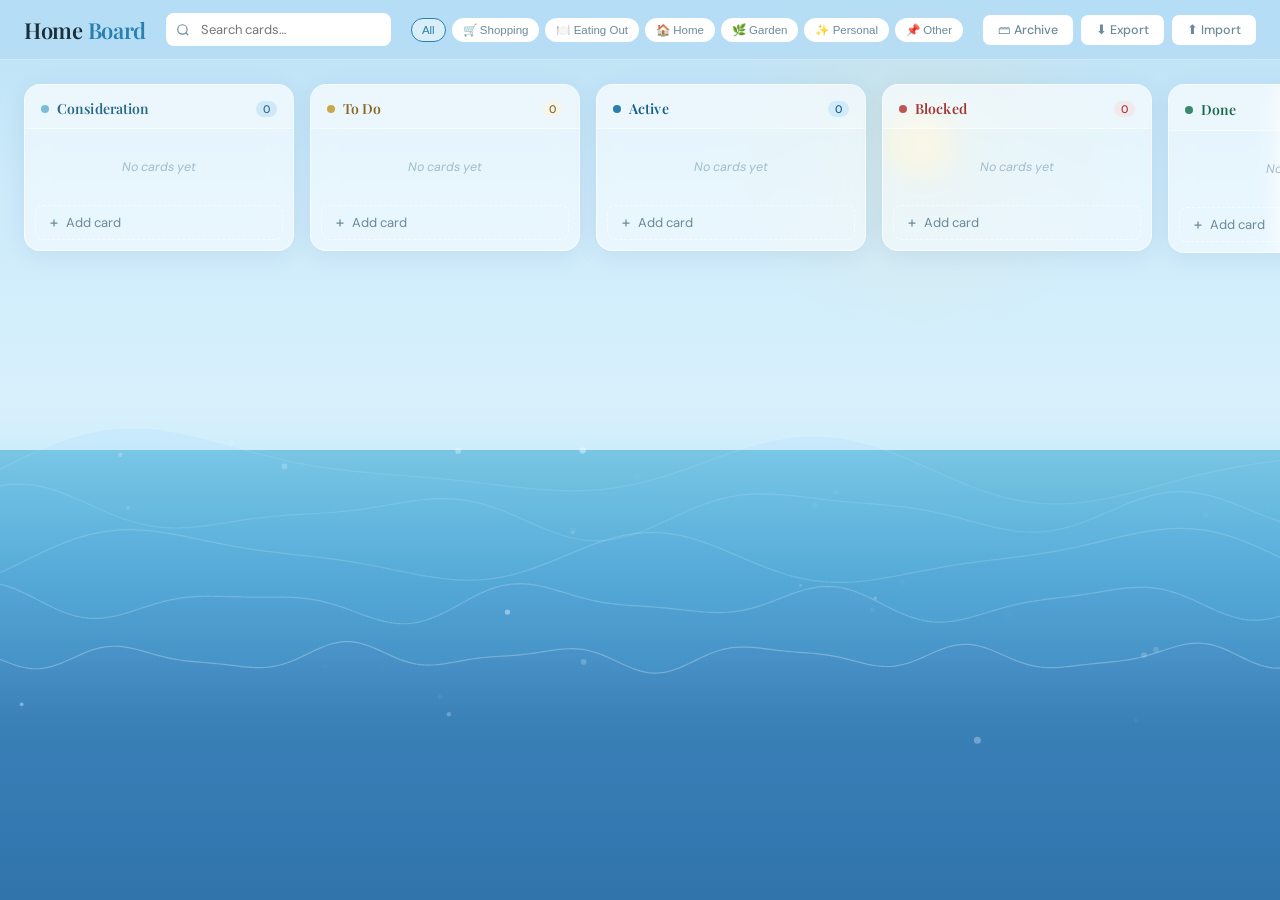
==== kanban.html @ ac0d6d55 "Initial commit: kanban" ====
<!DOCTYPE html>
<html lang="en">
<head>
<meta charset="UTF-8">
<meta name="viewport" content="width=device-width, initial-scale=1.0">
<title>Home Board</title>
<link href="https://fonts.googleapis.com/css2?family=Playfair+Display:wght@400;600&family=DM+Sans:wght@300;400;500&display=swap" rel="stylesheet">
<style>
  :root {
    --bg: #d4eaf5;
    --board-bg: #c2dff0;
    --col-bg: rgba(255,255,255,0.72);
    --col-border: rgba(255,255,255,0.55);
    --card-bg: rgba(255,255,255,0.93);
    --card-shadow: 0 1px 3px rgba(0,40,80,0.08), 0 4px 12px rgba(0,40,80,0.07);
    --card-hover: 0 4px 20px rgba(0,40,80,0.16);
    --text: #1a2e3a;
    --text-muted: #6a8a9a;
    --text-light: #a0bcca;
    --accent: #2a7fad;
    --accent-light: #daeef8;
    --green: #3a8a6a;
    --green-light: #d4f0e4;
    --red: #c05555;
    --red-light: #f5e2e2;
    --blue: #2a6fa8;
    --blue-light: #d4e8f8;
    --yellow: #c9a84c;
    --yellow-light: #faf3e0;
    --purple: #6a5fa8;
    --purple-light: #e8e4f8;
    --col-w: 270px;
    --radius: 10px;
    --radius-lg: 16px;
  }

  * { box-sizing: border-box; margin: 0; padding: 0; }

  body {
    font-family: 'DM Sans', sans-serif;
    background: transparent;
    color: var(--text);
    min-height: 100vh;
    overflow-x: auto;
  }

  /* SEA CANVAS */
  #seaCanvas {
    position: fixed;
    inset: 0;
    width: 100%;
    height: 100%;
    z-index: -1;
    display: block;
  }

  /* subtle body overlay for readability */
  body::before {
    content: '';
    position: fixed; inset: 0;
    background: rgba(200,230,245,0.15);
    pointer-events: none;
    z-index: 0;
  }

  /* HEADER */
  header {
    position: sticky; top: 0; z-index: 100;
    background: rgba(180,220,245,0.82);
    backdrop-filter: blur(16px);
    -webkit-backdrop-filter: blur(16px);
    border-bottom: 1px solid rgba(255,255,255,0.4);
    padding: 0 24px;
    display: flex;
    align-items: center;
    gap: 20px;
    height: 60px;
  }

  header h1 {
    font-family: 'Playfair Display', serif;
    font-size: 22px;
    font-weight: 600;
    letter-spacing: -0.3px;
    color: var(--text);
    white-space: nowrap;
  }

  header h1 span { color: var(--accent); }

  .header-search {
    flex: 1;
    max-width: 300px;
    position: relative;
  }
  .header-search input {
    width: 100%;
    padding: 7px 12px 7px 34px;
    border: 1.5px solid var(--col-border);
    border-radius: 8px;
    background: white;
    font-family: 'DM Sans', sans-serif;
    font-size: 13px;
    color: var(--text);
    outline: none;
    transition: border-color 0.2s;
  }
  .header-search input:focus { border-color: var(--accent); }
  .header-search svg {
    position: absolute; left: 10px; top: 50%; transform: translateY(-50%);
    color: var(--text-muted);
  }

  .header-filters {
    display: flex;
    gap: 6px;
    flex-wrap: wrap;
  }

  .filter-pill {
    display: flex;
    align-items: center;
    gap: 4px;
    padding: 4px 10px;
    border-radius: 20px;
    font-size: 11.5px;
    font-weight: 500;
    border: 1.5px solid transparent;
    cursor: pointer;
    transition: all 0.15s;
    background: white;
    border-color: var(--col-border);
    color: var(--text-muted);
    white-space: nowrap;
  }
  .filter-pill.active { border-color: var(--accent); background: var(--accent-light); color: var(--accent); }
  .filter-pill:hover:not(.active) { border-color: #ccc; color: var(--text); }

  .header-actions {
    display: flex;
    gap: 8px;
    margin-left: auto;
  }

  .btn-sm {
    padding: 6px 14px;
    border-radius: 7px;
    font-family: 'DM Sans', sans-serif;
    font-size: 12.5px;
    font-weight: 500;
    cursor: pointer;
    border: 1.5px solid var(--col-border);
    background: white;
    color: var(--text-muted);
    transition: all 0.15s;
    white-space: nowrap;
  }
  .btn-sm:hover { border-color: var(--accent); color: var(--accent); }
  .btn-sm.primary { background: var(--accent); border-color: var(--accent); color: white; }
  .btn-sm.primary:hover { background: #b86e3f; }

  /* BOARD */
  .board {
    display: flex;
    gap: 16px;
    padding: 24px;
    min-height: calc(100vh - 60px);
    align-items: flex-start;
    position: relative;
    z-index: 1;
  }

  /* COLUMNS */
  .column {
    width: var(--col-w);
    flex-shrink: 0;
    background: rgba(255,255,255,0.55);
    backdrop-filter: blur(12px);
    -webkit-backdrop-filter: blur(12px);
    border: 1.5px solid rgba(255,255,255,0.6);
    border-radius: var(--radius-lg);
    display: flex;
    flex-direction: column;
    max-height: calc(100vh - 96px);
    overflow: hidden;
    box-shadow: 0 4px 24px rgba(0,50,100,0.08);
  }

  .column.drag-over {
    border-color: rgba(100,180,230,0.8);
    background: rgba(210,240,255,0.65);
  }

  .col-header {
    padding: 14px 16px 10px;
    display: flex;
    align-items: center;
    justify-content: space-between;
    border-bottom: 1.5px solid rgba(255,255,255,0.5);
    background: rgba(255,255,255,0.25);
  }

  .col-title-wrap {
    display: flex;
    align-items: center;
    gap: 8px;
  }

  .col-dot {
    width: 8px; height: 8px;
    border-radius: 50%;
    flex-shrink: 0;
  }

  .col-title {
    font-family: 'Playfair Display', serif;
    font-size: 14px;
    font-weight: 600;
    letter-spacing: 0.1px;
  }

  .col-count {
    font-size: 11px;
    font-weight: 500;
    color: var(--text-muted);
    background: var(--bg);
    border-radius: 10px;
    padding: 1px 7px;
    min-width: 20px;
    text-align: center;
  }

  .col-cards {
    padding: 10px;
    overflow-y: auto;
    flex: 1;
    display: flex;
    flex-direction: column;
    gap: 8px;
  }

  .col-cards::-webkit-scrollbar { width: 4px; }
  .col-cards::-webkit-scrollbar-track { background: transparent; }
  .col-cards::-webkit-scrollbar-thumb { background: var(--col-border); border-radius: 4px; }

  .add-card-btn {
    margin: 0 10px 10px;
    padding: 8px 12px;
    border: 1.5px dashed var(--col-border);
    border-radius: 8px;
    background: transparent;
    color: var(--text-muted);
    font-family: 'DM Sans', sans-serif;
    font-size: 13px;
    cursor: pointer;
    text-align: left;
    display: flex;
    align-items: center;
    gap: 6px;
    transition: all 0.15s;
    flex-shrink: 0;
  }
  .add-card-btn:hover { border-color: var(--accent); color: var(--accent); background: var(--accent-light); }

  /* CARDS */
  .card {
    background: rgba(255,255,255,0.88);
    border-radius: 9px;
    box-shadow: var(--card-shadow);
    padding: 12px;
    cursor: grab;
    border: 1.5px solid rgba(255,255,255,0.7);
    transition: box-shadow 0.2s, transform 0.15s, border-color 0.2s, opacity 0.2s;
    position: relative;
    user-select: none;
    backdrop-filter: blur(4px);
    -webkit-backdrop-filter: blur(4px);
  }
  .card:active { cursor: grabbing; }
  .card:hover { box-shadow: var(--card-hover); border-color: var(--col-border); }
  .card.dragging { opacity: 0.4; transform: rotate(1.5deg); }
  .card.hidden { display: none; }

  .card-label {
    display: inline-flex;
    align-items: center;
    gap: 4px;
    padding: 2px 8px;
    border-radius: 12px;
    font-size: 10.5px;
    font-weight: 500;
    margin-bottom: 7px;
  }

  .card-title {
    font-size: 13.5px;
    font-weight: 500;
    line-height: 1.4;
    color: var(--text);
    margin-bottom: 6px;
    word-break: break-word;
  }

  .card-meta {
    display: flex;
    align-items: center;
    gap: 8px;
    flex-wrap: wrap;
    margin-top: 8px;
  }

  .card-meta-item {
    display: flex;
    align-items: center;
    gap: 3px;
    font-size: 11px;
    color: var(--text-muted);
  }

  .card-thumb {
    width: 100%;
    height: 80px;
    object-fit: cover;
    border-radius: 6px;
    margin-bottom: 8px;
    display: block;
  }

  .card-checklist-preview {
    margin-top: 6px;
  }

  .checklist-bar {
    height: 3px;
    background: var(--col-border);
    border-radius: 3px;
    overflow: hidden;
    margin-bottom: 3px;
  }
  .checklist-bar-fill {
    height: 100%;
    background: var(--green);
    border-radius: 3px;
    transition: width 0.3s;
  }

  .card-nav {
    display: flex;
    justify-content: space-between;
    align-items: center;
    margin-top: 10px;
    padding-top: 8px;
    border-top: 1px solid #f0ebe3;
  }

  .card-nav-btns { display: flex; gap: 4px; }

  .card-nav-btn {
    width: 24px; height: 24px;
    border-radius: 6px;
    border: 1.5px solid var(--col-border);
    background: white;
    color: var(--text-muted);
    cursor: pointer;
    display: flex; align-items: center; justify-content: center;
    font-size: 11px;
    transition: all 0.15s;
    flex-shrink: 0;
  }
  .card-nav-btn:hover { border-color: var(--accent); color: var(--accent); background: var(--accent-light); }
  .card-nav-btn:disabled { opacity: 0.3; cursor: not-allowed; }

  .card-open-btn {
    font-size: 11px;
    color: var(--text-muted);
    background: none;
    border: none;
    cursor: pointer;
    padding: 2px 6px;
    border-radius: 5px;
    transition: all 0.15s;
    font-family: 'DM Sans', sans-serif;
  }
  .card-open-btn:hover { background: var(--accent-light); color: var(--accent); }

  .card-delete-btn {
    position: absolute;
    top: 8px; right: 8px;
    width: 20px; height: 20px;
    border-radius: 5px;
    border: none;
    background: none;
    color: var(--text-light);
    cursor: pointer;
    display: none;
    align-items: center; justify-content: center;
    font-size: 14px;
    line-height: 1;
    transition: all 0.15s;
  }
  .card:hover .card-delete-btn { display: flex; }
  .card-delete-btn:hover { background: var(--red-light); color: var(--red); }

  /* COLUMN COLORS */
  .col-consideration .col-dot { background: #7bbcd8; }
  .col-consideration .col-title { color: #2a6888; }
  .col-consideration .col-count { background: rgba(180,220,245,0.5); color: #2a6888; }

  .col-todo .col-dot { background: #c9a84c; }
  .col-todo .col-title { color: #8a6820; }
  .col-todo .col-count { background: rgba(250,243,224,0.6); color: #8a6820; }

  .col-active .col-dot { background: #2a7fad; }
  .col-active .col-title { color: #1a5f8a; }
  .col-active .col-count { background: rgba(180,225,250,0.5); color: #1a5f8a; }

  .col-blocked .col-dot { background: #c05555; }
  .col-blocked .col-title { color: #a03535; }
  .col-blocked .col-count { background: rgba(245,225,225,0.6); color: #a03535; }

  .col-done .col-dot { background: #3a8a6a; }
  .col-done .col-title { color: #1a6a4a; }
  .col-done .col-count { background: rgba(200,240,225,0.5); color: #1a6a4a; }

  /* MODAL OVERLAY */
  .modal-overlay {
    position: fixed; inset: 0;
    background: rgba(30,24,18,0.55);
    backdrop-filter: blur(4px);
    z-index: 1000;
    display: flex;
    align-items: center;
    justify-content: center;
    padding: 20px;
    opacity: 0;
    pointer-events: none;
    transition: opacity 0.2s;
  }
  .modal-overlay.open { opacity: 1; pointer-events: all; }

  .modal {
    background: white;
    border-radius: 18px;
    width: 100%;
    max-width: 600px;
    max-height: 90vh;
    overflow-y: auto;
    box-shadow: 0 20px 60px rgba(0,0,0,0.2);
    transform: translateY(12px) scale(0.98);
    transition: transform 0.25s;
  }
  .modal-overlay.open .modal { transform: translateY(0) scale(1); }

  .modal::-webkit-scrollbar { width: 5px; }
  .modal::-webkit-scrollbar-track { background: transparent; }
  .modal::-webkit-scrollbar-thumb { background: var(--col-border); border-radius: 5px; }

  .modal-header {
    padding: 20px 20px 16px;
    border-bottom: 1.5px solid #f0ebe3;
    display: flex;
    align-items: flex-start;
    gap: 12px;
  }

  .modal-header-content { flex: 1; }

  .modal-label-select {
    display: flex;
    gap: 6px;
    flex-wrap: wrap;
    margin-bottom: 10px;
  }

  .label-option {
    display: flex; align-items: center; gap: 4px;
    padding: 3px 10px;
    border-radius: 14px;
    font-size: 11px;
    font-weight: 500;
    cursor: pointer;
    border: 1.5px solid transparent;
    transition: all 0.15s;
    opacity: 0.5;
  }
  .label-option.selected { opacity: 1; border-color: currentColor; }
  .label-option:hover { opacity: 0.85; }

  .modal-title-input {
    width: 100%;
    border: none;
    outline: none;
    font-family: 'Playfair Display', serif;
    font-size: 20px;
    font-weight: 600;
    color: var(--text);
    background: transparent;
    line-height: 1.3;
    resize: none;
  }

  .modal-close {
    width: 32px; height: 32px;
    border-radius: 8px;
    border: 1.5px solid var(--col-border);
    background: white;
    cursor: pointer;
    display: flex; align-items: center; justify-content: center;
    color: var(--text-muted);
    font-size: 16px;
    flex-shrink: 0;
    transition: all 0.15s;
  }
  .modal-close:hover { background: var(--red-light); color: var(--red); border-color: var(--red-light); }

  .modal-body { padding: 16px 20px 20px; }

  .modal-section { margin-bottom: 18px; }

  .modal-section-label {
    font-size: 11px;
    font-weight: 600;
    text-transform: uppercase;
    letter-spacing: 0.8px;
    color: var(--text-muted);
    margin-bottom: 8px;
    display: flex;
    align-items: center;
    gap: 6px;
  }

  .modal-textarea {
    width: 100%;
    border: 1.5px solid var(--col-border);
    border-radius: 8px;
    padding: 10px 12px;
    font-family: 'DM Sans', sans-serif;
    font-size: 13.5px;
    color: var(--text);
    resize: vertical;
    min-height: 80px;
    outline: none;
    transition: border-color 0.2s;
    line-height: 1.5;
  }
  .modal-textarea:focus { border-color: var(--accent); }

  .modal-input {
    width: 100%;
    border: 1.5px solid var(--col-border);
    border-radius: 8px;
    padding: 8px 12px;
    font-family: 'DM Sans', sans-serif;
    font-size: 13.5px;
    color: var(--text);
    outline: none;
    transition: border-color 0.2s;
  }
  .modal-input:focus { border-color: var(--accent); }

  /* PHOTOS */
  .photos-grid {
    display: grid;
    grid-template-columns: repeat(3, 1fr);
    gap: 8px;
    margin-bottom: 10px;
  }
  .photo-thumb-wrap {
    position: relative;
    aspect-ratio: 1;
    border-radius: 8px;
    overflow: hidden;
    background: var(--bg);
  }
  .photo-thumb-wrap img {
    width: 100%; height: 100%;
    object-fit: cover;
    display: block;
  }
  .photo-delete {
    position: absolute;
    top: 4px; right: 4px;
    width: 20px; height: 20px;
    border-radius: 50%;
    background: rgba(0,0,0,0.55);
    color: white;
    border: none;
    cursor: pointer;
    display: flex; align-items: center; justify-content: center;
    font-size: 12px;
    opacity: 0;
    transition: opacity 0.15s;
  }
  .photo-thumb-wrap:hover .photo-delete { opacity: 1; }

  .photo-drop-zone {
    border: 2px dashed var(--col-border);
    border-radius: 8px;
    padding: 16px;
    text-align: center;
    color: var(--text-muted);
    font-size: 12.5px;
    cursor: pointer;
    transition: all 0.15s;
    display: flex;
    flex-direction: column;
    align-items: center;
    gap: 6px;
  }
  .photo-drop-zone:hover, .photo-drop-zone.drag-active {
    border-color: var(--accent);
    background: var(--accent-light);
    color: var(--accent);
  }
  .photo-drop-zone input { display: none; }

  /* URLS */
  .url-list { display: flex; flex-direction: column; gap: 6px; margin-bottom: 8px; }
  .url-item {
    display: flex;
    align-items: center;
    gap: 8px;
    padding: 8px 10px;
    background: var(--bg);
    border-radius: 7px;
    border: 1.5px solid var(--col-border);
  }
  .url-item a {
    flex: 1;
    color: var(--blue);
    text-decoration: none;
    font-size: 13px;
    overflow: hidden;
    text-overflow: ellipsis;
    white-space: nowrap;
  }
  .url-item a:hover { text-decoration: underline; }
  .url-item-label {
    font-size: 11px;
    color: var(--text-muted);
    white-space: nowrap;
  }
  .url-delete {
    background: none; border: none; cursor: pointer;
    color: var(--text-light); font-size: 14px; line-height: 1;
    transition: color 0.15s; padding: 2px;
  }
  .url-delete:hover { color: var(--red); }

  .url-add-row {
    display: flex;
    gap: 6px;
  }
  .url-add-row input {
    flex: 1;
    border: 1.5px solid var(--col-border);
    border-radius: 7px;
    padding: 7px 10px;
    font-family: 'DM Sans', sans-serif;
    font-size: 12.5px;
    color: var(--text);
    outline: none;
    transition: border-color 0.2s;
    min-width: 0;
  }
  .url-add-row input:focus { border-color: var(--accent); }
  .url-add-btn {
    padding: 7px 14px;
    background: var(--accent);
    color: white;
    border: none;
    border-radius: 7px;
    cursor: pointer;
    font-family: 'DM Sans', sans-serif;
    font-size: 12.5px;
    font-weight: 500;
    transition: background 0.15s;
    white-space: nowrap;
  }
  .url-add-btn:hover { background: #b86e3f; }

  /* CHECKLIST */
  .checklist-items { display: flex; flex-direction: column; gap: 4px; margin-bottom: 8px; }
  .checklist-item {
    display: flex;
    align-items: center;
    gap: 8px;
    padding: 6px 8px;
    border-radius: 7px;
    transition: background 0.15s;
    group: true;
  }
  .checklist-item:hover { background: var(--bg); }
  .checklist-item input[type="checkbox"] {
    width: 15px; height: 15px;
    accent-color: var(--green);
    flex-shrink: 0;
    cursor: pointer;
  }
  .checklist-item-text {
    flex: 1;
    font-size: 13.5px;
    border: none;
    outline: none;
    background: transparent;
    font-family: 'DM Sans', sans-serif;
    color: var(--text);
  }
  .checklist-item-text.done {
    text-decoration: line-through;
    color: var(--text-muted);
  }
  .checklist-item-del {
    background: none; border: none; cursor: pointer;
    color: var(--text-light); font-size: 14px; line-height: 1;
    opacity: 0;
    transition: all 0.15s;
  }
  .checklist-item:hover .checklist-item-del { opacity: 1; }
  .checklist-item-del:hover { color: var(--red); }

  .checklist-add-row {
    display: flex;
    gap: 6px;
  }
  .checklist-add-row input {
    flex: 1;
    border: 1.5px solid var(--col-border);
    border-radius: 7px;
    padding: 7px 10px;
    font-family: 'DM Sans', sans-serif;
    font-size: 12.5px;
    color: var(--text);
    outline: none;
    transition: border-color 0.2s;
  }
  .checklist-add-row input:focus { border-color: var(--accent); }
  .checklist-add-btn {
    padding: 7px 14px;
    background: white;
    color: var(--text);
    border: 1.5px solid var(--col-border);
    border-radius: 7px;
    cursor: pointer;
    font-family: 'DM Sans', sans-serif;
    font-size: 12.5px;
    font-weight: 500;
    transition: all 0.15s;
    white-space: nowrap;
  }
  .checklist-add-btn:hover { border-color: var(--green); color: var(--green); }

  /* DUE DATE */
  .due-row {
    display: flex;
    align-items: center;
    gap: 10px;
  }

  /* MODAL STATUS ROW */
  .modal-status-row {
    display: flex;
    align-items: center;
    gap: 8px;
    flex-wrap: wrap;
    margin-bottom: 16px;
  }
  .status-label {
    font-size: 12px;
    color: var(--text-muted);
    font-weight: 500;
  }
  .status-btn {
    padding: 4px 12px;
    border-radius: 14px;
    font-size: 12px;
    font-weight: 500;
    border: 1.5px solid var(--col-border);
    background: white;
    cursor: pointer;
    transition: all 0.15s;
    color: var(--text-muted);
    font-family: 'DM Sans', sans-serif;
  }
  .status-btn.active-status { border-color: var(--accent); background: var(--accent-light); color: var(--accent); }
  .status-btn:hover:not(.active-status) { border-color: #ccc; color: var(--text); }

  /* ARCHIVE */
  .archive-panel {
    display: none;
    position: fixed; inset: 0;
    background: rgba(30,24,18,0.55);
    backdrop-filter: blur(4px);
    z-index: 1001;
    align-items: center;
    justify-content: center;
    padding: 20px;
  }
  .archive-panel.open { display: flex; }
  .archive-inner {
    background: white;
    border-radius: 18px;
    width: 100%;
    max-width: 560px;
    max-height: 80vh;
    display: flex;
    flex-direction: column;
    box-shadow: 0 20px 60px rgba(0,0,0,0.2);
  }
  .archive-header {
    padding: 18px 20px;
    border-bottom: 1.5px solid #f0ebe3;
    display: flex;
    align-items: center;
    justify-content: space-between;
  }
  .archive-header h2 {
    font-family: 'Playfair Display', serif;
    font-size: 18px;
    font-weight: 600;
  }
  .archive-list {
    overflow-y: auto;
    padding: 12px;
    flex: 1;
    display: flex;
    flex-direction: column;
    gap: 8px;
  }
  .archive-item {
    background: var(--bg);
    border-radius: 8px;
    padding: 10px 14px;
    display: flex;
    align-items: center;
    justify-content: space-between;
    gap: 10px;
  }
  .archive-item-title {
    font-size: 13.5px;
    color: var(--text);
    flex: 1;
  }
  .archive-restore-btn {
    font-size: 12px;
    color: var(--green);
    background: var(--green-light);
    border: none;
    padding: 4px 10px;
    border-radius: 6px;
    cursor: pointer;
    font-family: 'DM Sans', sans-serif;
    font-weight: 500;
    transition: background 0.15s;
    white-space: nowrap;
  }
  .archive-restore-btn:hover { background: #c5e3cc; }

  /* TOAST */
  .toast {
    position: fixed;
    bottom: 24px; left: 50%; transform: translateX(-50%) translateY(60px);
    background: var(--text);
    color: white;
    padding: 10px 20px;
    border-radius: 10px;
    font-size: 13px;
    font-weight: 500;
    z-index: 2000;
    transition: transform 0.3s, opacity 0.3s;
    opacity: 0;
    white-space: nowrap;
  }
  .toast.show { transform: translateX(-50%) translateY(0); opacity: 1; }

  .empty-col {
    text-align: center;
    padding: 20px 10px;
    color: var(--text-light);
    font-size: 12.5px;
    font-style: italic;
  }
</style>
</head>
<body>

<!-- SEA BACKGROUND CANVAS -->
<canvas id="seaCanvas"></canvas>

<!-- HEADER -->
<header>
  <h1>Home <span>Board</span></h1>

  <div class="header-search">
    <svg width="14" height="14" fill="none" stroke="currentColor" stroke-width="2" viewBox="0 0 24 24">
      <circle cx="11" cy="11" r="8"/><path d="m21 21-4.35-4.35"/>
    </svg>
    <input type="text" id="searchInput" placeholder="Search cards…" oninput="filterCards()">
  </div>

  <div class="header-filters">
    <button class="filter-pill active" data-label="all" onclick="setLabelFilter('all', this)">All</button>
    <button class="filter-pill" data-label="shopping" onclick="setLabelFilter('shopping', this)">🛒 Shopping</button>
    <button class="filter-pill" data-label="eating" onclick="setLabelFilter('eating', this)">🍽️ Eating Out</button>
    <button class="filter-pill" data-label="home" onclick="setLabelFilter('home', this)">🏠 Home</button>
    <button class="filter-pill" data-label="garden" onclick="setLabelFilter('garden', this)">🌿 Garden</button>
    <button class="filter-pill" data-label="personal" onclick="setLabelFilter('personal', this)">✨ Personal</button>
    <button class="filter-pill" data-label="other" onclick="setLabelFilter('other', this)">📌 Other</button>
  </div>

  <div class="header-actions">
    <button class="btn-sm" onclick="showArchive()">🗃 Archive</button>
    <button class="btn-sm" onclick="exportData()">⬇ Export</button>
    <label class="btn-sm" style="cursor:pointer">⬆ Import<input type="file" accept=".json" style="display:none" onchange="importData(event)"></label>
  </div>
</header>

<!-- BOARD -->
<div class="board" id="board">
  <!-- columns injected by JS -->
</div>

<!-- CARD DETAIL MODAL -->
<div class="modal-overlay" id="cardModal" onclick="handleModalClick(event)">
  <div class="modal" id="modalInner">
    <div class="modal-header">
      <div class="modal-header-content">
        <div class="modal-label-select" id="modalLabelSelect"></div>
        <textarea class="modal-title-input" id="modalTitle" rows="2" placeholder="Card title…" oninput="saveModalField('title', this.value); autoResize(this)"></textarea>
      </div>
      <button class="modal-close" onclick="closeModal()">✕</button>
    </div>
    <div class="modal-body">
      <div class="modal-status-row" id="modalStatusRow"></div>

      <!-- Description -->
      <div class="modal-section">
        <div class="modal-section-label">
          <svg width="12" height="12" fill="none" stroke="currentColor" stroke-width="2" viewBox="0 0 24 24"><path d="M14 2H6a2 2 0 0 0-2 2v16a2 2 0 0 0 2 2h12a2 2 0 0 0 2-2V8z"/><polyline points="14 2 14 8 20 8"/><line x1="16" y1="13" x2="8" y2="13"/><line x1="16" y1="17" x2="8" y2="17"/></svg>
          Notes
        </div>
        <textarea class="modal-textarea" id="modalNotes" placeholder="Add notes, details, ideas…" oninput="saveModalField('notes', this.value)"></textarea>
      </div>

      <!-- Dates -->
      <div class="modal-section">
        <div class="modal-section-label">
          <svg width="12" height="12" fill="none" stroke="currentColor" stroke-width="2" viewBox="0 0 24 24"><rect x="3" y="4" width="18" height="18" rx="2" ry="2"/><line x1="16" y1="2" x2="16" y2="6"/><line x1="8" y1="2" x2="8" y2="6"/><line x1="3" y1="10" x2="21" y2="10"/></svg>
          Dates
        </div>
        <div style="display:flex;flex-direction:column;gap:10px;">
          <div>
            <div style="font-size:11px;font-weight:500;color:var(--text-muted);margin-bottom:5px;">📅 Due date</div>
            <div class="due-row">
              <input type="date" class="modal-input" id="modalDueDate" style="width:auto" oninput="saveModalField('dueDate', this.value)">
              <button class="btn-sm" onclick="saveModalField('dueDate',''); document.getElementById('modalDueDate').value=''">Clear</button>
            </div>
          </div>
          <div>
            <div style="font-size:11px;font-weight:500;color:var(--red);margin-bottom:5px;">⚠️ Must be completed by</div>
            <div class="due-row">
              <input type="date" class="modal-input" id="modalDeadline" style="width:auto;border-color:rgba(192,85,85,0.35)" oninput="saveModalField('deadline', this.value)">
              <button class="btn-sm" onclick="saveModalField('deadline',''); document.getElementById('modalDeadline').value=''">Clear</button>
            </div>
            <div style="font-size:11px;color:var(--text-muted);margin-top:5px;">Hard deadline — card turns red when this passes</div>
          </div>
        </div>
      </div>

      <!-- Checklist -->
      <div class="modal-section">
        <div class="modal-section-label">
          <svg width="12" height="12" fill="none" stroke="currentColor" stroke-width="2" viewBox="0 0 24 24"><polyline points="9 11 12 14 22 4"/><path d="M21 12v7a2 2 0 0 1-2 2H5a2 2 0 0 1-2-2V5a2 2 0 0 1 2-2h11"/></svg>
          Checklist
          <span id="checklistProgress" style="font-size:10px;font-weight:400;color:var(--text-light);margin-left:4px"></span>
        </div>
        <div class="checklist-items" id="checklistItems"></div>
        <div class="checklist-add-row">
          <input type="text" id="checklistNewItem" placeholder="Add item…" onkeydown="if(event.key==='Enter') addChecklistItem()">
          <button class="checklist-add-btn" onclick="addChecklistItem()">+ Add</button>
        </div>
      </div>

      <!-- Photos -->
      <div class="modal-section">
        <div class="modal-section-label">
          <svg width="12" height="12" fill="none" stroke="currentColor" stroke-width="2" viewBox="0 0 24 24"><rect x="3" y="3" width="18" height="18" rx="2" ry="2"/><circle cx="8.5" cy="8.5" r="1.5"/><polyline points="21 15 16 10 5 21"/></svg>
          Photos
        </div>
        <div class="photos-grid" id="photosGrid"></div>
        <div class="photo-drop-zone" id="photoDropZone"
             ondragover="event.preventDefault(); this.classList.add('drag-active')"
             ondragleave="this.classList.remove('drag-active')"
             ondrop="handlePhotoDrop(event)">
          <svg width="20" height="20" fill="none" stroke="currentColor" stroke-width="1.5" viewBox="0 0 24 24"><rect x="3" y="3" width="18" height="18" rx="2" ry="2"/><circle cx="8.5" cy="8.5" r="1.5"/><polyline points="21 15 16 10 5 21"/></svg>
          <span>Drop photos here or click to browse</span>
          <input type="file" accept="image/*" multiple onchange="handlePhotoSelect(event)">
          <button class="btn-sm" style="margin-top:2px" onclick="this.previousElementSibling.click(); event.stopPropagation()">Browse</button>
        </div>
      </div>

      <!-- URLs -->
      <div class="modal-section">
        <div class="modal-section-label">
          <svg width="12" height="12" fill="none" stroke="currentColor" stroke-width="2" viewBox="0 0 24 24"><path d="M10 13a5 5 0 0 0 7.54.54l3-3a5 5 0 0 0-7.07-7.07l-1.72 1.71"/><path d="M14 11a5 5 0 0 0-7.54-.54l-3 3a5 5 0 0 0 7.07 7.07l1.71-1.71"/></svg>
          Links
        </div>
        <div class="url-list" id="urlList"></div>
        <div class="url-add-row">
          <input type="text" id="urlLabelInput" placeholder="Label (e.g. Recipe)" style="max-width:130px">
          <input type="url" id="urlValueInput" placeholder="https://…" onkeydown="if(event.key==='Enter') addUrl()">
          <button class="url-add-btn" onclick="addUrl()">+ Add</button>
        </div>
      </div>

    </div>
  </div>
</div>

<!-- ARCHIVE PANEL -->
<div class="archive-panel" id="archivePanel">
  <div class="archive-inner">
    <div class="archive-header">
      <h2>🗃 Archive</h2>
      <div style="display:flex;gap:8px;align-items:center">
        <button class="btn-sm primary" onclick="clearArchive()">Clear All</button>
        <button class="modal-close" onclick="closeArchive()">✕</button>
      </div>
    </div>
    <div class="archive-list" id="archiveList"></div>
  </div>
</div>

<!-- TOAST -->
<div class="toast" id="toast"></div>

<script>
// ─── DATA ────────────────────────────────────────────────────────────────────
const COLUMNS = [
  { id: 'consideration', title: 'Consideration', cls: 'col-consideration' },
  { id: 'todo',          title: 'To Do',          cls: 'col-todo' },
  { id: 'active',        title: 'Active',          cls: 'col-active' },
  { id: 'blocked',       title: 'Blocked',         cls: 'col-blocked' },
  { id: 'done',          title: 'Done',            cls: 'col-done' },
];

const LABELS = [
  { id: 'shopping', emoji: '🛒', name: 'Shopping',   color: '#4a72a8', bg: '#e2eaf5' },
  { id: 'eating',   emoji: '🍽️', name: 'Eating Out', color: '#c97d4e', bg: '#f4e8db' },
  { id: 'home',     emoji: '🏠', name: 'Home',       color: '#7a5fa8', bg: '#ede8f5' },
  { id: 'garden',   emoji: '🌿', name: 'Garden',     color: '#5a8a6a', bg: '#e2efe6' },
  { id: 'personal', emoji: '✨', name: 'Personal',   color: '#c9a84c', bg: '#faf3e0' },
  { id: 'other',    emoji: '📌', name: 'Other',      color: '#9a9082', bg: '#f0ede8' },
];

let state = { cards: [], archive: [] };
let currentLabelFilter = 'all';
let currentSearchFilter = '';
let openCardId = null;
let dragSrcId = null;

function loadState() {
  try {
    const saved = localStorage.getItem('homeKanban');
    if (saved) state = JSON.parse(saved);
  } catch(e) {}
}

function saveState() {
  localStorage.setItem('homeKanban', JSON.stringify(state));
}

function genId() {
  return Date.now().toString(36) + Math.random().toString(36).slice(2, 7);
}

// ─── RENDER ─────────────────────────────────────────────────────────────────

function buildBoard() {
  const board = document.getElementById('board');
  board.innerHTML = '';
  COLUMNS.forEach(col => {
    const el = document.createElement('div');
    el.className = `column ${col.cls}`;
    el.id = `col-${col.id}`;
    el.setAttribute('data-col', col.id);
    el.innerHTML = `
      <div class="col-header">
        <div class="col-title-wrap">
          <div class="col-dot"></div>
          <span class="col-title">${col.title}</span>
        </div>
        <span class="col-count" id="count-${col.id}">0</span>
      </div>
      <div class="col-cards" id="cards-${col.id}"
           ondragover="onDragOver(event)"
           ondragleave="onDragLeave(event)"
           ondrop="onDrop(event, '${col.id}')">
      </div>
      <button class="add-card-btn" onclick="addCard('${col.id}')">
        <svg width="12" height="12" fill="none" stroke="currentColor" stroke-width="2.5" viewBox="0 0 24 24"><line x1="12" y1="5" x2="12" y2="19"/><line x1="5" y1="12" x2="19" y2="12"/></svg>
        Add card
      </button>
    `;
    board.appendChild(el);
  });
  renderAllCards();
}

function renderAllCards() {
  COLUMNS.forEach(col => {
    const container = document.getElementById(`cards-${col.id}`);
    container.innerHTML = '';
    const colCards = state.cards.filter(c => c.colId === col.id);
    colCards.forEach(card => container.appendChild(buildCardEl(card)));
    const visible = colCards.filter(c => cardMatchesFilter(c));
    document.getElementById(`count-${col.id}`).textContent = visible.length;
    if (colCards.length === 0) {
      container.innerHTML = `<div class="empty-col">No cards yet</div>`;
    }
  });
  applyFilters();
}

function buildCardEl(card) {
  const el = document.createElement('div');
  el.className = 'card';
  el.id = `card-${card.id}`;
  el.setAttribute('draggable', 'true');
  el.setAttribute('data-id', card.id);
  el.ondragstart = (e) => onDragStart(e, card.id);
  el.ondragend = onDragEnd;

  const label = LABELS.find(l => l.id === card.label);
  const colIdx = COLUMNS.findIndex(c => c.id === card.colId);

  // Cover photo
  let photoHtml = '';
  if (card.photos && card.photos.length > 0) {
    photoHtml = `<img class="card-thumb" src="${card.photos[0]}" alt="">`;
  }

  // Label
  let labelHtml = '';
  if (label) {
    labelHtml = `<div class="card-label" style="background:${label.bg};color:${label.color}">${label.emoji} ${label.name}</div>`;
  }

  // Due date
  let dueHtml = '';
  if (card.dueDate) {
    const d = new Date(card.dueDate + 'T00:00:00');
    const now = new Date(); now.setHours(0,0,0,0);
    const overdue = d < now;
    const fmt = d.toLocaleDateString('en-GB', { day:'numeric', month:'short' });
    dueHtml = `<span class="card-meta-item" style="${overdue ? 'color:var(--red)' : ''}">
      <svg width="10" height="10" fill="none" stroke="currentColor" stroke-width="2" viewBox="0 0 24 24"><rect x="3" y="4" width="18" height="18" rx="2" ry="2"/><line x1="16" y1="2" x2="16" y2="6"/><line x1="8" y1="2" x2="8" y2="6"/><line x1="3" y1="10" x2="21" y2="10"/></svg>
      ${fmt}${overdue ? ' ⚠' : ''}
    </span>`;
  }

  // Deadline (must complete by)
  let deadlineHtml = '';
  let deadlineUrgent = false;
  if (card.deadline) {
    const dl = new Date(card.deadline + 'T00:00:00');
    const now2 = new Date(); now2.setHours(0,0,0,0);
    const daysLeft = Math.ceil((dl - now2) / 86400000);
    deadlineUrgent = daysLeft < 0;
    const deadlineSoon = daysLeft >= 0 && daysLeft <= 3;
    const fmt2 = dl.toLocaleDateString('en-GB', { day:'numeric', month:'short' });
    let dlColor = deadlineUrgent ? 'var(--red)' : deadlineSoon ? '#c97d4e' : 'var(--text-muted)';
    let dlLabel = deadlineUrgent ? `Overdue by ${Math.abs(daysLeft)}d` : daysLeft === 0 ? 'Due today!' : deadlineSoon ? `${daysLeft}d left` : fmt2;
    deadlineHtml = `<span class="card-meta-item" style="color:${dlColor};font-weight:600">
      ⚠️ ${dlLabel}
    </span>`;
  }

  // Checklist
  let checklistHtml = '';
  if (card.checklist && card.checklist.length > 0) {
    const total = card.checklist.length;
    const done = card.checklist.filter(i => i.done).length;
    const pct = Math.round((done / total) * 100);
    checklistHtml = `<div class="card-checklist-preview">
      <div class="checklist-bar"><div class="checklist-bar-fill" style="width:${pct}%"></div></div>
      <span class="card-meta-item">${done}/${total}</span>
    </div>`;
  }

  // Links count
  let linksHtml = '';
  if (card.urls && card.urls.length > 0) {
    linksHtml = `<span class="card-meta-item">
      <svg width="10" height="10" fill="none" stroke="currentColor" stroke-width="2" viewBox="0 0 24 24"><path d="M10 13a5 5 0 0 0 7.54.54l3-3a5 5 0 0 0-7.07-7.07l-1.72 1.71"/><path d="M14 11a5 5 0 0 0-7.54-.54l-3 3a5 5 0 0 0 7.07 7.07l1.71-1.71"/></svg>
      ${card.urls.length}
    </span>`;
  }

  // Photo count
  let photoCountHtml = '';
  if (card.photos && card.photos.length > 1) {
    photoCountHtml = `<span class="card-meta-item">
      <svg width="10" height="10" fill="none" stroke="currentColor" stroke-width="2" viewBox="0 0 24 24"><rect x="3" y="3" width="18" height="18" rx="2"/><circle cx="8.5" cy="8.5" r="1.5"/><polyline points="21 15 16 10 5 21"/></svg>
      ${card.photos.length}
    </span>`;
  }

  el.innerHTML = `
    <button class="card-delete-btn" onclick="deleteCard('${card.id}', event)" title="Delete">✕</button>
    ${photoHtml}
    ${labelHtml}
    <div class="card-title">${escHtml(card.title || 'Untitled')}</div>
    <div class="card-meta">${dueHtml}${linksHtml}${photoCountHtml}</div>
    ${deadlineHtml ? `<div style="margin-top:5px;padding:5px 8px;border-radius:6px;background:${deadlineUrgent ? 'rgba(192,85,85,0.1)' : 'rgba(201,125,78,0.08)'};">${deadlineHtml}</div>` : ''}
    ${checklistHtml}
    <div class="card-nav">
      <div class="card-nav-btns">
        <button class="card-nav-btn" title="Move left" onclick="moveCard('${card.id}', -1, event)" ${colIdx === 0 ? 'disabled' : ''}>◀</button>
        <button class="card-nav-btn" title="Move right" onclick="moveCard('${card.id}', 1, event)" ${colIdx === COLUMNS.length - 1 ? 'disabled' : ''}>▶</button>
      </div>
      <button class="card-open-btn" onclick="openCard('${card.id}')">Details →</button>
    </div>
  `;

  // Urgent border if deadline passed
  if (deadlineUrgent) {
    el.style.borderColor = 'rgba(192,85,85,0.5)';
    el.style.boxShadow = '0 0 0 2px rgba(192,85,85,0.15), 0 4px 12px rgba(192,85,85,0.1)';
  }

  return el;
}

// ─── FILTERS ─────────────────────────────────────────────────────────────────

function cardMatchesFilter(card) {
  const matchesLabel = currentLabelFilter === 'all' || card.label === currentLabelFilter;
  const q = currentSearchFilter.toLowerCase();
  const matchesSearch = !q ||
    (card.title || '').toLowerCase().includes(q) ||
    (card.notes || '').toLowerCase().includes(q);
  return matchesLabel && matchesSearch;
}

function applyFilters() {
  COLUMNS.forEach(col => {
    const colCards = state.cards.filter(c => c.colId === col.id);
    let visible = 0;
    colCards.forEach(card => {
      const el = document.getElementById(`card-${card.id}`);
      if (!el) return;
      if (cardMatchesFilter(card)) {
        el.classList.remove('hidden');
        visible++;
      } else {
        el.classList.add('hidden');
      }
    });
    document.getElementById(`count-${col.id}`).textContent = visible;
  });
}

function setLabelFilter(label, btn) {
  currentLabelFilter = label;
  document.querySelectorAll('.filter-pill').forEach(p => p.classList.remove('active'));
  btn.classList.add('active');
  applyFilters();
}

function filterCards() {
  currentSearchFilter = document.getElementById('searchInput').value;
  applyFilters();
}

// ─── CARD CRUD ───────────────────────────────────────────────────────────────

function addCard(colId) {
  const title = prompt('Card title:');
  if (!title || !title.trim()) return;
  const card = {
    id: genId(),
    colId,
    title: title.trim(),
    label: '',
    notes: '',
    dueDate: '',
    checklist: [],
    photos: [],
    urls: [],
    createdAt: Date.now(),
  };
  state.cards.push(card);
  saveState();
  renderAllCards();
  openCard(card.id);
}

function deleteCard(id, event) {
  event.stopPropagation();
  if (!confirm('Delete this card?')) return;
  state.cards = state.cards.filter(c => c.id !== id);
  saveState();
  renderAllCards();
  showToast('Card deleted');
}

function moveCard(id, dir, event) {
  event.stopPropagation();
  const card = state.cards.find(c => c.id === id);
  if (!card) return;
  const colIdx = COLUMNS.findIndex(c => c.id === card.colId);
  const newIdx = colIdx + dir;
  if (newIdx < 0 || newIdx >= COLUMNS.length) return;
  card.colId = COLUMNS[newIdx].id;
  saveState();
  renderAllCards();
}

// ─── DRAG & DROP ─────────────────────────────────────────────────────────────

function onDragStart(e, id) {
  dragSrcId = id;
  e.dataTransfer.effectAllowed = 'move';
  setTimeout(() => {
    const el = document.getElementById(`card-${id}`);
    if (el) el.classList.add('dragging');
  }, 0);
}

function onDragEnd() {
  document.querySelectorAll('.card.dragging').forEach(el => el.classList.remove('dragging'));
  document.querySelectorAll('.column.drag-over').forEach(el => el.classList.remove('drag-over'));
}

function onDragOver(e) {
  e.preventDefault();
  e.dataTransfer.dropEffect = 'move';
  const col = e.currentTarget.closest('.column');
  if (col) col.classList.add('drag-over');
}

function onDragLeave(e) {
  const col = e.currentTarget.closest('.column');
  if (col && !col.contains(e.relatedTarget)) col.classList.remove('drag-over');
}

function onDrop(e, colId) {
  e.preventDefault();
  const col = document.getElementById(`col-${colId}`);
  if (col) col.classList.remove('drag-over');
  if (!dragSrcId) return;
  const card = state.cards.find(c => c.id === dragSrcId);
  if (card && card.colId !== colId) {
    card.colId = colId;
    saveState();
    renderAllCards();
  }
  dragSrcId = null;
}

// ─── MODAL ───────────────────────────────────────────────────────────────────

function openCard(id) {
  openCardId = id;
  const card = state.cards.find(c => c.id === id);
  if (!card) return;

  // Title
  const titleEl = document.getElementById('modalTitle');
  titleEl.value = card.title || '';
  autoResize(titleEl);

  // Notes
  document.getElementById('modalNotes').value = card.notes || '';

  // Due date
  document.getElementById('modalDueDate').value = card.dueDate || '';

  // Deadline
  document.getElementById('modalDeadline').value = card.deadline || '';

  // Status buttons
  renderModalStatus(card);

  // Label select
  renderLabelSelect(card);

  // Checklist
  renderChecklistModal(card);

  // Photos
  renderPhotosModal(card);

  // URLs
  renderUrlsModal(card);

  document.getElementById('cardModal').classList.add('open');
  document.body.style.overflow = 'hidden';
}

function renderModalStatus(card) {
  const row = document.getElementById('modalStatusRow');
  row.innerHTML = `<span class="status-label">Move to:</span>` +
    COLUMNS.map(col =>
      `<button class="status-btn ${card.colId === col.id ? 'active-status' : ''}"
        onclick="setCardCol('${card.id}', '${col.id}')">${col.title}</button>`
    ).join('');
}

function setCardCol(cardId, colId) {
  const card = state.cards.find(c => c.id === cardId);
  if (!card) return;
  card.colId = colId;
  saveState();
  renderModalStatus(card);
  renderAllCards();
}

function renderLabelSelect(card) {
  const container = document.getElementById('modalLabelSelect');
  container.innerHTML = LABELS.map(l => `
    <span class="label-option ${card.label === l.id ? 'selected' : ''}"
      style="background:${l.bg};color:${l.color}"
      onclick="setCardLabel('${card.id}', '${l.id}')">
      ${l.emoji} ${l.name}
    </span>
  `).join('');
}

function setCardLabel(cardId, labelId) {
  const card = state.cards.find(c => c.id === cardId);
  if (!card) return;
  card.label = card.label === labelId ? '' : labelId;
  saveState();
  renderLabelSelect(card);
  renderAllCards();
}

function saveModalField(field, value) {
  if (!openCardId) return;
  const card = state.cards.find(c => c.id === openCardId);
  if (!card) return;
  card[field] = value;
  saveState();
  renderAllCards();
}

function closeModal() {
  document.getElementById('cardModal').classList.remove('open');
  document.body.style.overflow = '';
  openCardId = null;
}

function handleModalClick(e) {
  if (e.target === document.getElementById('cardModal')) closeModal();
}

// ─── CHECKLIST ───────────────────────────────────────────────────────────────

function renderChecklistModal(card) {
  const container = document.getElementById('checklistItems');
  const prog = document.getElementById('checklistProgress');
  if (!card.checklist || card.checklist.length === 0) {
    container.innerHTML = '';
    prog.textContent = '';
    return;
  }
  const done = card.checklist.filter(i => i.done).length;
  prog.textContent = `${done}/${card.checklist.length}`;
  container.innerHTML = card.checklist.map((item, idx) => `
    <div class="checklist-item">
      <input type="checkbox" ${item.done ? 'checked' : ''} onchange="toggleChecklistItem(${idx}, this.checked)">
      <input type="text" class="checklist-item-text ${item.done ? 'done' : ''}" value="${escHtml(item.text)}"
        onblur="updateChecklistText(${idx}, this.value)" onkeydown="if(event.key==='Enter') this.blur()">
      <button class="checklist-item-del" onclick="deleteChecklistItem(${idx})">✕</button>
    </div>
  `).join('');
}

function addChecklistItem() {
  const input = document.getElementById('checklistNewItem');
  const text = input.value.trim();
  if (!text || !openCardId) return;
  const card = state.cards.find(c => c.id === openCardId);
  if (!card) return;
  if (!card.checklist) card.checklist = [];
  card.checklist.push({ text, done: false });
  saveState();
  input.value = '';
  renderChecklistModal(card);
  renderAllCards();
}

function toggleChecklistItem(idx, done) {
  const card = state.cards.find(c => c.id === openCardId);
  if (!card) return;
  card.checklist[idx].done = done;
  saveState();
  renderChecklistModal(card);
  renderAllCards();
}

function updateChecklistText(idx, text) {
  const card = state.cards.find(c => c.id === openCardId);
  if (!card) return;
  card.checklist[idx].text = text;
  saveState();
}

function deleteChecklistItem(idx) {
  const card = state.cards.find(c => c.id === openCardId);
  if (!card) return;
  card.checklist.splice(idx, 1);
  saveState();
  renderChecklistModal(card);
  renderAllCards();
}

// ─── PHOTOS ──────────────────────────────────────────────────────────────────

function renderPhotosModal(card) {
  const grid = document.getElementById('photosGrid');
  if (!card.photos || card.photos.length === 0) { grid.innerHTML = ''; return; }
  grid.innerHTML = card.photos.map((src, idx) => `
    <div class="photo-thumb-wrap">
      <img src="${src}" alt="">
      <button class="photo-delete" onclick="deletePhoto(${idx})">✕</button>
    </div>
  `).join('');
}

function handlePhotoSelect(event) {
  const files = Array.from(event.target.files);
  files.forEach(file => readPhotoFile(file));
  event.target.value = '';
}

function handlePhotoDrop(event) {
  event.preventDefault();
  document.getElementById('photoDropZone').classList.remove('drag-active');
  const files = Array.from(event.dataTransfer.files).filter(f => f.type.startsWith('image/'));
  files.forEach(file => readPhotoFile(file));
}

function readPhotoFile(file) {
  const reader = new FileReader();
  reader.onload = (e) => {
    const card = state.cards.find(c => c.id === openCardId);
    if (!card) return;
    if (!card.photos) card.photos = [];
    card.photos.push(e.target.result);
    saveState();
    renderPhotosModal(card);
    renderAllCards();
  };
  reader.readAsDataURL(file);
}

function deletePhoto(idx) {
  const card = state.cards.find(c => c.id === openCardId);
  if (!card) return;
  card.photos.splice(idx, 1);
  saveState();
  renderPhotosModal(card);
  renderAllCards();
}

// ─── URLS ─────────────────────────────────────────────────────────────────────

function renderUrlsModal(card) {
  const list = document.getElementById('urlList');
  if (!card.urls || card.urls.length === 0) { list.innerHTML = ''; return; }
  list.innerHTML = card.urls.map((u, idx) => `
    <div class="url-item">
      ${u.label ? `<span class="url-item-label">${escHtml(u.label)}</span>` : ''}
      <a href="${u.url}" target="_blank" rel="noopener">${escHtml(u.url)}</a>
      <button class="url-delete" onclick="deleteUrl(${idx})">✕</button>
    </div>
  `).join('');
}

function addUrl() {
  const label = document.getElementById('urlLabelInput').value.trim();
  const url = document.getElementById('urlValueInput').value.trim();
  if (!url || !openCardId) return;
  let finalUrl = url;
  if (!/^https?:\/\//i.test(finalUrl)) finalUrl = 'https://' + finalUrl;
  const card = state.cards.find(c => c.id === openCardId);
  if (!card) return;
  if (!card.urls) card.urls = [];
  card.urls.push({ label, url: finalUrl });
  saveState();
  document.getElementById('urlLabelInput').value = '';
  document.getElementById('urlValueInput').value = '';
  renderUrlsModal(card);
  renderAllCards();
}

function deleteUrl(idx) {
  const card = state.cards.find(c => c.id === openCardId);
  if (!card) return;
  card.urls.splice(idx, 1);
  saveState();
  renderUrlsModal(card);
}

// ─── ARCHIVE ─────────────────────────────────────────────────────────────────

function clearDone() {
  const done = state.cards.filter(c => c.colId === 'done');
  state.archive = [...(state.archive || []), ...done];
  state.cards = state.cards.filter(c => c.colId !== 'done');
  saveState();
  renderAllCards();
  showToast(`${done.length} card${done.length !== 1 ? 's' : ''} archived`);
}

function showArchive() {
  const list = document.getElementById('archiveList');
  const archive = state.archive || [];
  if (archive.length === 0) {
    list.innerHTML = '<div style="padding:20px;text-align:center;color:var(--text-muted);font-size:13px">Archive is empty</div>';
  } else {
    list.innerHTML = archive.map((card, idx) => `
      <div class="archive-item">
        <span class="archive-item-title">${escHtml(card.title || 'Untitled')}</span>
        <button class="archive-restore-btn" onclick="restoreCard(${idx})">Restore</button>
      </div>
    `).join('');
  }
  document.getElementById('archivePanel').classList.add('open');
}

function restoreCard(idx) {
  const card = state.archive[idx];
  card.colId = 'consideration';
  state.cards.push(card);
  state.archive.splice(idx, 1);
  saveState();
  showArchive();
  renderAllCards();
}

function clearArchive() {
  if (!confirm('Permanently delete all archived cards?')) return;
  state.archive = [];
  saveState();
  showArchive();
}

function closeArchive() {
  document.getElementById('archivePanel').classList.remove('open');
}

// ─── IMPORT / EXPORT ─────────────────────────────────────────────────────────

function exportData() {
  const json = JSON.stringify(state, null, 2);
  const blob = new Blob([json], { type: 'application/json' });
  const a = document.createElement('a');
  a.href = URL.createObjectURL(blob);
  a.download = `home-board-${new Date().toISOString().slice(0,10)}.json`;
  a.click();
  showToast('Board exported!');
}

function importData(event) {
  const file = event.target.files[0];
  if (!file) return;
  const reader = new FileReader();
  reader.onload = (e) => {
    try {
      const imported = JSON.parse(e.target.result);
      if (!imported.cards) throw new Error('Invalid format');
      if (!confirm('This will replace your current board. Continue?')) return;
      state = imported;
      saveState();
      renderAllCards();
      showToast('Board imported!');
    } catch (err) {
      alert('Invalid backup file.');
    }
  };
  reader.readAsText(file);
  event.target.value = '';
}

// ─── UTILS ───────────────────────────────────────────────────────────────────

function escHtml(s) {
  if (!s) return '';
  return s.replace(/&/g,'&amp;').replace(/</g,'&lt;').replace(/>/g,'&gt;').replace(/"/g,'&quot;');
}

function autoResize(el) {
  el.style.height = 'auto';
  el.style.height = el.scrollHeight + 'px';
}

function showToast(msg) {
  const t = document.getElementById('toast');
  t.textContent = msg;
  t.classList.add('show');
  setTimeout(() => t.classList.remove('show'), 2600);
}

// ─── KEYBOARD SHORTCUTS ──────────────────────────────────────────────────────
document.addEventListener('keydown', e => {
  if (e.key === 'Escape') { closeModal(); closeArchive(); }
});

// ─── INIT ────────────────────────────────────────────────────────────────────
loadState();
buildBoard();

// Add Clear Done button dynamically near done column
const doneHeader = document.querySelector('.col-done .col-header');
if (doneHeader) {
  const btn = document.createElement('button');
  btn.className = 'btn-sm';
  btn.textContent = 'Archive all';
  btn.title = 'Archive all Done cards';
  btn.style.cssText = 'font-size:10.5px;padding:3px 8px;margin-left:4px';
  btn.onclick = clearDone;
  doneHeader.appendChild(btn);
}
// ─── OCEAN BACKGROUND ────────────────────────────────────────────────────────
(function() {
  const canvas = document.getElementById('seaCanvas');
  const ctx = canvas.getContext('2d');
  let W, H, t = 0;

  function resize() {
    W = canvas.width  = window.innerWidth;
    H = canvas.height = window.innerHeight;
  }
  window.addEventListener('resize', resize);
  resize();

  // Wave layer config
  const layers = [
    { amp: 28, freq: 0.010, speed: 0.012, yFrac: 0.52, alpha: 0.18, color: [80, 170, 220] },
    { amp: 18, freq: 0.016, speed: 0.018, yFrac: 0.57, alpha: 0.22, color: [60, 150, 205] },
    { amp: 22, freq: 0.013, speed: 0.010, yFrac: 0.62, alpha: 0.30, color: [45, 130, 190] },
    { amp: 14, freq: 0.022, speed: 0.022, yFrac: 0.67, alpha: 0.38, color: [35, 110, 175] },
    { amp: 10, freq: 0.030, speed: 0.028, yFrac: 0.73, alpha: 0.50, color: [25,  95, 160] },
  ];

  // Floating particles (sea foam / glints)
  const particles = Array.from({length: 38}, () => ({
    x: Math.random() * 1,
    y: 0.48 + Math.random() * 0.35,
    size: 1.2 + Math.random() * 2.5,
    speed: 0.00015 + Math.random() * 0.0002,
    drift: (Math.random() - 0.5) * 0.0003,
    alpha: 0.15 + Math.random() * 0.4,
    phase: Math.random() * Math.PI * 2,
  }));

  function drawSky() {
    const grad = ctx.createLinearGradient(0, 0, 0, H * 0.58);
    grad.addColorStop(0,    '#b8dff5');
    grad.addColorStop(0.35, '#cceafb');
    grad.addColorStop(0.7,  '#d8f0fc');
    grad.addColorStop(1,    '#e2f4fd');
    ctx.fillStyle = grad;
    ctx.fillRect(0, 0, W, H);
  }

  function drawSun() {
    // Soft sun glow
    const sx = W * 0.72, sy = H * 0.16;
    const glow = ctx.createRadialGradient(sx, sy, 0, sx, sy, H * 0.22);
    glow.addColorStop(0,   'rgba(255,240,200,0.28)');
    glow.addColorStop(0.4, 'rgba(255,220,140,0.10)');
    glow.addColorStop(1,   'rgba(255,220,140,0)');
    ctx.fillStyle = glow;
    ctx.fillRect(0, 0, W, H);

    // Sun disc
    ctx.save();
    ctx.beginPath();
    ctx.arc(sx, sy, H * 0.038, 0, Math.PI * 2);
    const disc = ctx.createRadialGradient(sx, sy, 0, sx, sy, H * 0.038);
    disc.addColorStop(0, 'rgba(255,248,220,0.95)');
    disc.addColorStop(1, 'rgba(255,230,150,0.6)');
    ctx.fillStyle = disc;
    ctx.fill();
    ctx.restore();
  }

  function drawHorizonGlow() {
    const hy = H * 0.50;
    const hg = ctx.createLinearGradient(0, hy - H*0.06, 0, hy + H*0.06);
    hg.addColorStop(0,   'rgba(200,235,255,0)');
    hg.addColorStop(0.5, 'rgba(180,225,250,0.35)');
    hg.addColorStop(1,   'rgba(160,210,245,0)');
    ctx.fillStyle = hg;
    ctx.fillRect(0, hy - H*0.06, W, H*0.12);
  }

  function drawSunReflection() {
    // Shimmering column of light on the water
    const cx = W * 0.72;
    const rw = W * 0.12;
    const ry = H * 0.50;
    const rh = H * 0.50;
    const rg = ctx.createLinearGradient(0, ry, 0, ry + rh);
    rg.addColorStop(0,   'rgba(255,245,200,0.28)');
    rg.addColorStop(0.4, 'rgba(255,235,150,0.12)');
    rg.addColorStop(1,   'rgba(255,230,120,0)');
    ctx.fillStyle = rg;
    // Tapered shape
    ctx.beginPath();
    ctx.moveTo(cx - rw*0.3, ry);
    ctx.lineTo(cx + rw*0.3, ry);
    ctx.lineTo(cx + rw, ry + rh);
    ctx.lineTo(cx - rw, ry + rh);
    ctx.closePath();
    ctx.fill();
  }

  function drawWater() {
    // Deep ocean gradient behind waves
    const wg = ctx.createLinearGradient(0, H * 0.50, 0, H);
    wg.addColorStop(0,   '#6bbfe0');
    wg.addColorStop(0.3, '#3a9ccc');
    wg.addColorStop(0.7, '#1e78b0');
    wg.addColorStop(1,   '#155f95');
    ctx.fillStyle = wg;
    ctx.fillRect(0, H * 0.50, W, H);
  }

  function drawWave(layer, time) {
    const { amp, freq, speed, yFrac, alpha, color } = layer;
    const baseY = H * yFrac;

    ctx.beginPath();
    ctx.moveTo(0, H);

    for (let x = 0; x <= W + 4; x += 4) {
      const y = baseY
        + Math.sin(x * freq + time * speed * 60) * amp
        + Math.sin(x * freq * 1.7 + time * speed * 40 + 1.2) * amp * 0.4
        + Math.sin(x * freq * 0.5 + time * speed * 20 + 2.5) * amp * 0.25;
      if (x === 0) ctx.moveTo(x, y);
      else ctx.lineTo(x, y);
    }

    ctx.lineTo(W, H);
    ctx.lineTo(0, H);
    ctx.closePath();

    // Wave fill gradient
    const wfg = ctx.createLinearGradient(0, baseY - amp, 0, H);
    wfg.addColorStop(0, `rgba(${color[0]+30},${color[1]+30},${color[2]+30},${alpha * 0.6})`);
    wfg.addColorStop(0.3, `rgba(${color[0]},${color[1]},${color[2]},${alpha})`);
    wfg.addColorStop(1, `rgba(${color[0]-10},${color[1]-10},${color[2]-10},${alpha * 1.2})`);
    ctx.fillStyle = wfg;
    ctx.fill();

    // Wave crest shimmer
    ctx.beginPath();
    for (let x = 0; x <= W + 4; x += 4) {
      const y = baseY
        + Math.sin(x * freq + time * speed * 60) * amp
        + Math.sin(x * freq * 1.7 + time * speed * 40 + 1.2) * amp * 0.4
        + Math.sin(x * freq * 0.5 + time * speed * 20 + 2.5) * amp * 0.25;
      if (x === 0) ctx.moveTo(x, y);
      else ctx.lineTo(x, y);
    }
    ctx.strokeStyle = `rgba(255,255,255,${alpha * 0.55})`;
    ctx.lineWidth = 1.2;
    ctx.stroke();
  }

  function drawParticles(time) {
    particles.forEach(p => {
      p.x += p.speed + Math.sin(time * 0.3 + p.phase) * 0.0001;
      p.y += p.drift * Math.sin(time * 0.5 + p.phase);
      if (p.x > 1.05) p.x = -0.05;
      if (p.y < 0.46) p.y = 0.46;
      if (p.y > 0.85) p.y = 0.85;

      const px = p.x * W;
      const py = p.y * H;
      const shimmer = 0.5 + 0.5 * Math.sin(time * 2 + p.phase);
      ctx.beginPath();
      ctx.arc(px, py, p.size, 0, Math.PI * 2);
      ctx.fillStyle = `rgba(255,255,255,${p.alpha * shimmer})`;
      ctx.fill();
    });
  }

  function frame(ts) {
    t = ts * 0.001;
    ctx.clearRect(0, 0, W, H);

    drawSky();
    drawSun();
    drawHorizonGlow();
    drawSunReflection();
    drawWater();

    layers.forEach(layer => drawWave(layer, t));
    drawParticles(t);

    requestAnimationFrame(frame);
  }

  requestAnimationFrame(frame);
})();
</script>
</body>
</html>
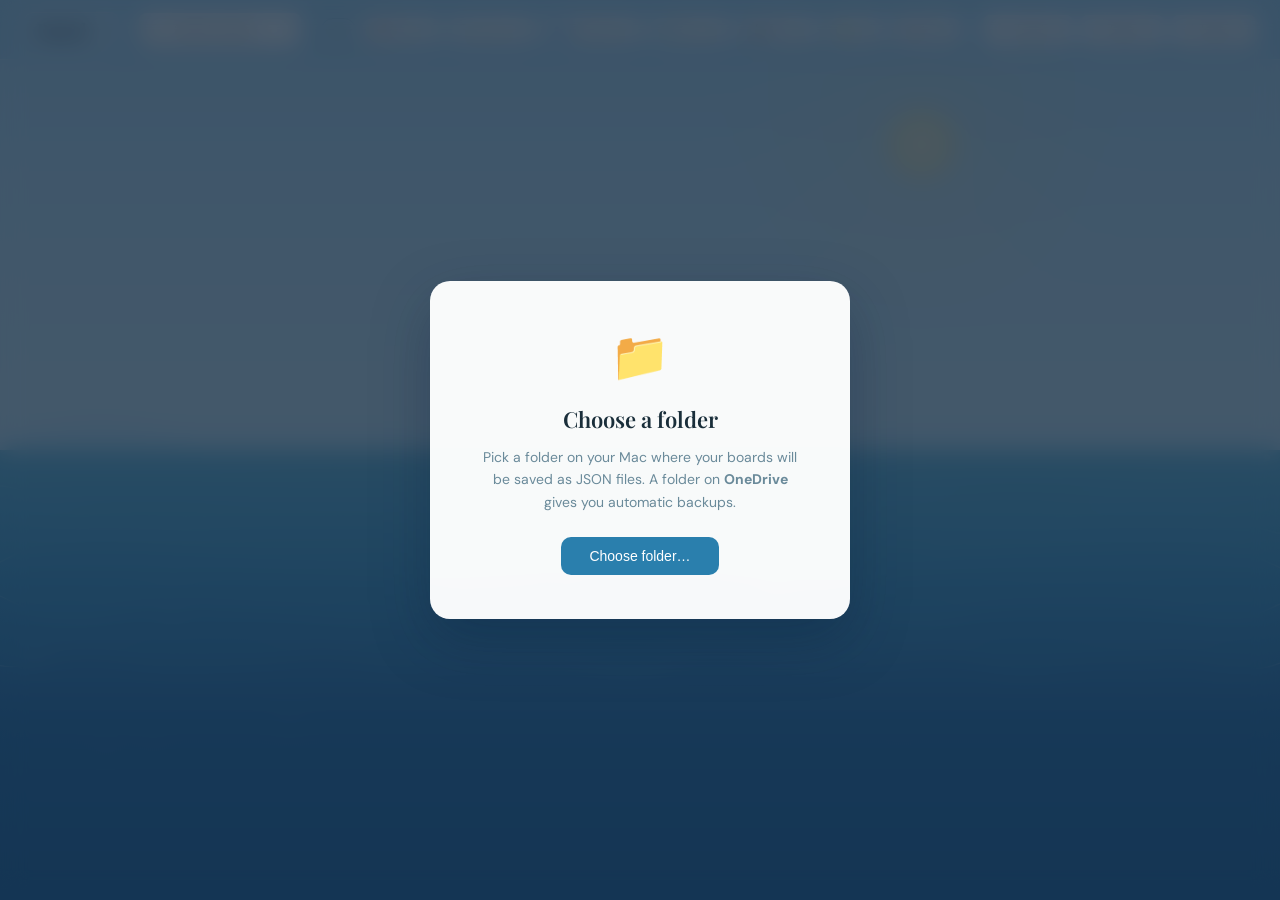
==== commit 43446a2a: "Add multi-board support, work labels, and several improvements - Multi-board: File System Access API" ====
--- a/kanban.html
+++ b/kanban.html
@@ -880,6 +880,124 @@
     font-size: 12.5px;
     font-style: italic;
   }
+
+  /* PRIORITY BADGE */
+  .priority-badge {
+    display: inline-flex; align-items: center; gap: 3px;
+    font-size: 10px; font-weight: 700; letter-spacing: 0.3px;
+    padding: 2px 7px; border-radius: 4px; margin-bottom: 5px;
+  }
+  .priority-high   { background: rgba(192,85,85,0.12);  color: #b04040; }
+  .priority-medium { background: rgba(201,140,60,0.14); color: #a06020; }
+  .priority-low    { background: rgba(42,111,168,0.12); color: var(--blue); }
+
+  /* Priority left-border stripe on card */
+  .card[data-priority="high"]   { border-left: 3px solid #c05555; }
+  .card[data-priority="medium"] { border-left: 3px solid #c9884c; }
+  .card[data-priority="low"]    { border-left: 3px solid var(--blue); }
+
+  /* Within-column drag-to-reorder indicator */
+  .card.drop-above { box-shadow: 0 -3px 0 0 var(--accent), var(--card-shadow); }
+  .card.drop-below { box-shadow: 0 3px 0 0 var(--accent), var(--card-shadow); }
+
+  /* CHROME SPLASH & FOLDER PICKER OVERLAYS */
+  .fs-overlay {
+    position: fixed; inset: 0; z-index: 3000;
+    display: flex; align-items: center; justify-content: center;
+    background: rgba(10,30,50,0.72); backdrop-filter: blur(12px);
+  }
+  .fs-card {
+    background: rgba(255,255,255,0.97);
+    border-radius: 20px;
+    padding: 44px 52px;
+    max-width: 420px; width: 90%;
+    text-align: center;
+    box-shadow: 0 20px 60px rgba(0,30,60,0.3);
+  }
+  .fs-card h2 {
+    font-family: 'Playfair Display', serif;
+    font-size: 22px; font-weight: 600;
+    color: var(--text); margin-bottom: 12px;
+  }
+  .fs-card p { font-size: 14px; color: var(--text-muted); line-height: 1.6; margin-bottom: 24px; }
+  .fs-card .fs-icon { font-size: 48px; margin-bottom: 16px; }
+  .fs-card .btn-primary {
+    background: var(--accent); color: white;
+    border: none; padding: 11px 28px;
+    border-radius: 10px; font-size: 14px; font-weight: 500;
+    cursor: pointer; transition: opacity 0.15s;
+  }
+  .fs-card .btn-primary:hover { opacity: 0.88; }
+
+  /* BOARD SWITCHER */
+  .board-switcher-wrap { position: relative; flex-shrink: 0; }
+  .board-switcher-btn {
+    display: flex; align-items: center; gap: 7px;
+    background: rgba(255,255,255,0.25);
+    border: 1.5px solid rgba(255,255,255,0.5);
+    border-radius: 9px; padding: 5px 12px;
+    cursor: pointer; font-family: 'Playfair Display', serif;
+    font-size: 18px; font-weight: 600; color: var(--text);
+    transition: background 0.15s;
+    white-space: nowrap; max-width: 200px;
+  }
+  .board-switcher-btn:hover { background: rgba(255,255,255,0.45); }
+  .board-switcher-btn span { overflow: hidden; text-overflow: ellipsis; white-space: nowrap; }
+  .board-switcher-btn svg { flex-shrink: 0; opacity: 0.6; }
+  .board-switcher-dropdown {
+    display: none; position: absolute; top: calc(100% + 6px); left: 0;
+    background: rgba(255,255,255,0.97); backdrop-filter: blur(16px);
+    border: 1px solid rgba(255,255,255,0.6);
+    border-radius: 12px; box-shadow: 0 8px 32px rgba(0,30,60,0.18);
+    min-width: 220px; padding: 6px; z-index: 200;
+  }
+  .board-switcher-dropdown.open { display: block; }
+  .bs-board-item {
+    display: flex; align-items: center; justify-content: space-between;
+    padding: 7px 10px; border-radius: 7px; gap: 8px;
+  }
+  .bs-board-item:hover { background: var(--accent-light); }
+  .bs-board-item.bs-active { background: var(--accent-light); }
+  .bs-board-name {
+    font-size: 13px; font-weight: 500; color: var(--text);
+    cursor: pointer; flex: 1; overflow: hidden; text-overflow: ellipsis; white-space: nowrap;
+  }
+  .bs-active .bs-board-name { color: var(--accent); font-weight: 600; }
+  .bs-board-actions { display: flex; gap: 3px; opacity: 0; transition: opacity 0.15s; }
+  .bs-board-item:hover .bs-board-actions { opacity: 1; }
+  .bs-action-btn {
+    font-size: 11px; padding: 2px 6px; border-radius: 5px;
+    border: 1px solid var(--col-border); background: white;
+    cursor: pointer; color: var(--text-muted); line-height: 1;
+  }
+  .bs-action-btn:hover { border-color: var(--accent); color: var(--accent); }
+  .bs-action-btn.bs-delete:hover { border-color: var(--red); color: var(--red); }
+  .bs-divider { height: 1px; background: var(--col-border); margin: 5px 4px; }
+  .bs-new-btn, .bs-folder-btn {
+    width: 100%; text-align: left; padding: 8px 10px;
+    font-size: 12.5px; font-weight: 500; border: none;
+    background: none; cursor: pointer; border-radius: 7px;
+    color: var(--accent);
+  }
+  .bs-new-btn:hover, .bs-folder-btn:hover { background: var(--accent-light); }
+  .bs-folder-btn { color: var(--text-muted); }
+
+  /* PRIORITY PICKER in modal */
+  .priority-row { display: flex; gap: 6px; flex-wrap: wrap; margin-top: 6px; }
+  .priority-btn {
+    font-size: 11.5px; font-weight: 600; padding: 4px 12px;
+    border-radius: 6px; border: 1.5px solid transparent;
+    cursor: pointer; background: rgba(0,0,0,0.05); color: var(--text-muted);
+    transition: all 0.15s;
+  }
+  .priority-btn:hover { border-color: currentColor; opacity: 0.85; }
+  .priority-btn.active-priority { border-color: currentColor; }
+  .priority-btn.pb-high   { color: #b04040; }
+  .priority-btn.pb-high.active-priority   { background: rgba(192,85,85,0.12); }
+  .priority-btn.pb-medium { color: #a06020; }
+  .priority-btn.pb-medium.active-priority { background: rgba(201,140,60,0.14); }
+  .priority-btn.pb-low    { color: var(--blue); }
+  .priority-btn.pb-low.active-priority    { background: rgba(42,111,168,0.12); }
 </style>
 </head>
 <body>
@@ -889,7 +1007,13 @@
 
 <!-- HEADER -->
 <header>
-  <h1>Home <span>Board</span></h1>
+  <div class="board-switcher-wrap">
+    <button class="board-switcher-btn" onclick="toggleBoardSwitcher()">
+      <span id="activeBoardName">Board</span>
+      <svg width="12" height="12" fill="none" stroke="currentColor" stroke-width="2.5" viewBox="0 0 24 24"><polyline points="6 9 12 15 18 9"/></svg>
+    </button>
+    <div class="board-switcher-dropdown" id="boardSwitcherDropdown"></div>
+  </div>
 
   <div class="header-search">
     <svg width="14" height="14" fill="none" stroke="currentColor" stroke-width="2" viewBox="0 0 24 24">
@@ -900,12 +1024,13 @@
 
   <div class="header-filters">
     <button class="filter-pill active" data-label="all" onclick="setLabelFilter('all', this)">All</button>
-    <button class="filter-pill" data-label="shopping" onclick="setLabelFilter('shopping', this)">🛒 Shopping</button>
-    <button class="filter-pill" data-label="eating" onclick="setLabelFilter('eating', this)">🍽️ Eating Out</button>
-    <button class="filter-pill" data-label="home" onclick="setLabelFilter('home', this)">🏠 Home</button>
-    <button class="filter-pill" data-label="garden" onclick="setLabelFilter('garden', this)">🌿 Garden</button>
-    <button class="filter-pill" data-label="personal" onclick="setLabelFilter('personal', this)">✨ Personal</button>
-    <button class="filter-pill" data-label="other" onclick="setLabelFilter('other', this)">📌 Other</button>
+    <button class="filter-pill" data-label="feature" onclick="setLabelFilter('feature', this)">🚀 Feature</button>
+    <button class="filter-pill" data-label="discovery" onclick="setLabelFilter('discovery', this)">🔍 Discovery</button>
+    <button class="filter-pill" data-label="stakeholder" onclick="setLabelFilter('stakeholder', this)">👥 Stakeholder</button>
+    <button class="filter-pill" data-label="planning" onclick="setLabelFilter('planning', this)">🗺️ Planning</button>
+    <button class="filter-pill" data-label="release" onclick="setLabelFilter('release', this)">🚢 Release</button>
+    <button class="filter-pill" data-label="bug" onclick="setLabelFilter('bug', this)">🐛 Bug</button>
+    <button class="filter-pill" data-label="admin" onclick="setLabelFilter('admin', this)">📋 Admin</button>
   </div>
 
   <div class="header-actions">
@@ -914,6 +1039,26 @@
     <label class="btn-sm" style="cursor:pointer">⬆ Import<input type="file" accept=".json" style="display:none" onchange="importData(event)"></label>
   </div>
 </header>
+
+<!-- CHROME REQUIRED SPLASH -->
+<div class="fs-overlay" id="chromeSplash" style="display:none">
+  <div class="fs-card">
+    <div class="fs-icon">🌐</div>
+    <h2>Chrome Required</h2>
+    <p>This board uses the <strong>File System Access API</strong> to save your data directly to a folder on your Mac — no database needed, and no storage limits.</p>
+    <p>This API is only supported in <strong>Google Chrome</strong>. Please open this file in Chrome to continue.</p>
+  </div>
+</div>
+
+<!-- FOLDER PICKER -->
+<div class="fs-overlay" id="folderPickerOverlay" style="display:none">
+  <div class="fs-card">
+    <div class="fs-icon">📁</div>
+    <h2>Choose a folder</h2>
+    <p>Pick a folder on your Mac where your boards will be saved as JSON files. A folder on <strong>OneDrive</strong> gives you automatic backups.</p>
+    <button class="btn-primary" onclick="pickFolder()">Choose folder…</button>
+  </div>
+</div>
 
 <!-- BOARD -->
 <div class="board" id="board">
@@ -932,6 +1077,15 @@
     </div>
     <div class="modal-body">
       <div class="modal-status-row" id="modalStatusRow"></div>
+
+      <!-- Priority -->
+      <div style="margin-bottom:14px">
+        <div class="modal-section-label" style="margin-bottom:4px">
+          <svg width="12" height="12" fill="none" stroke="currentColor" stroke-width="2" viewBox="0 0 24 24"><polyline points="18 15 12 9 6 15"/></svg>
+          Priority
+        </div>
+        <div class="priority-row" id="modalPriorityRow"></div>
+      </div>
 
       <!-- Description -->
       <div class="modal-section">
@@ -1045,12 +1199,13 @@
 ];
 
 const LABELS = [
-  { id: 'shopping', emoji: '🛒', name: 'Shopping',   color: '#4a72a8', bg: '#e2eaf5' },
-  { id: 'eating',   emoji: '🍽️', name: 'Eating Out', color: '#c97d4e', bg: '#f4e8db' },
-  { id: 'home',     emoji: '🏠', name: 'Home',       color: '#7a5fa8', bg: '#ede8f5' },
-  { id: 'garden',   emoji: '🌿', name: 'Garden',     color: '#5a8a6a', bg: '#e2efe6' },
-  { id: 'personal', emoji: '✨', name: 'Personal',   color: '#c9a84c', bg: '#faf3e0' },
-  { id: 'other',    emoji: '📌', name: 'Other',      color: '#9a9082', bg: '#f0ede8' },
+  { id: 'feature',     emoji: '🚀', name: 'Feature',     color: '#2a7fad', bg: '#daeef8' },
+  { id: 'discovery',   emoji: '🔍', name: 'Discovery',   color: '#6a5fa8', bg: '#e8e4f8' },
+  { id: 'stakeholder', emoji: '👥', name: 'Stakeholder', color: '#c97d4e', bg: '#f4e8db' },
+  { id: 'planning',    emoji: '🗺️', name: 'Planning',    color: '#2a6fa8', bg: '#d4e8f8' },
+  { id: 'release',     emoji: '🚢', name: 'Release',     color: '#3a8a6a', bg: '#d4f0e4' },
+  { id: 'bug',         emoji: '🐛', name: 'Bug',         color: '#c05555', bg: '#f5e2e2' },
+  { id: 'admin',       emoji: '📋', name: 'Admin',       color: '#9a9082', bg: '#f0ede8' },
 ];
 
 let state = { cards: [], archive: [] };
@@ -1058,16 +1213,204 @@
 let currentSearchFilter = '';
 let openCardId = null;
 let dragSrcId = null;
-
-function loadState() {
+let dirHandle = null;
+let boards = [];
+let activeBoardId = null;
+
+// ─── BROWSER DETECTION ───────────────────────────────────────────────────────
+function isChrome() {
+  return /Chrome\//.test(navigator.userAgent)
+    && !/Edg\//.test(navigator.userAgent)
+    && !/OPR\//.test(navigator.userAgent);
+}
+
+// ─── INDEXEDDB: persist directory handle across sessions ─────────────────────
+function idbOp(mode, fn) {
+  return new Promise((resolve, reject) => {
+    const req = indexedDB.open('kanban_fs', 1);
+    req.onupgradeneeded = e => e.target.result.createObjectStore('handles');
+    req.onsuccess = e => {
+      try {
+        const tx = e.target.result.transaction('handles', mode);
+        fn(tx.objectStore('handles'), resolve, reject);
+      } catch(err) { reject(err); }
+    };
+    req.onerror = reject;
+  });
+}
+async function storeHandle(h) {
+  return idbOp('readwrite', (s, res, rej) => { const r = s.put(h,'dir'); r.onsuccess=res; r.onerror=rej; });
+}
+async function getStoredHandle() {
+  return idbOp('readonly', (s, res, rej) => { const r = s.get('dir'); r.onsuccess=()=>res(r.result); r.onerror=rej; });
+}
+
+// ─── FILE UTILITIES ───────────────────────────────────────────────────────────
+async function readJsonFile(name) {
   try {
-    const saved = localStorage.getItem('homeKanban');
-    if (saved) state = JSON.parse(saved);
+    const fh = await dirHandle.getFileHandle(name);
+    return JSON.parse(await (await fh.getFile()).text());
+  } catch(e) { return null; }
+}
+async function writeJsonFile(name, data) {
+  const fh = await dirHandle.getFileHandle(name, { create: true });
+  const w  = await fh.createWritable();
+  await w.write(JSON.stringify(data, null, 2));
+  await w.close();
+}
+
+// ─── SAVE / LOAD (file-based) ─────────────────────────────────────────────────
+function saveState() {
+  if (!dirHandle || !activeBoardId) return;
+  writeJsonFile(`board_${activeBoardId}.json`, state).catch(() => {
+    showToast('⚠ Could not save — check folder access');
+  });
+}
+
+// ─── BOARD INDEX ──────────────────────────────────────────────────────────────
+async function saveBoardIndex() { await writeJsonFile('boards.json', boards); }
+
+// ─── FOLDER PICKER ────────────────────────────────────────────────────────────
+async function pickFolder() {
+  try {
+    const h = await window.showDirectoryPicker({ mode: 'readwrite' });
+    dirHandle = h;
+    await storeHandle(h);
+    document.getElementById('folderPickerOverlay').style.display = 'none';
+    await initBoards();
+  } catch(e) {
+    if (e.name !== 'AbortError') showToast('Could not access folder');
+  }
+}
+
+// ─── BOARD OPERATIONS ────────────────────────────────────────────────────────
+async function switchBoard(id) {
+  activeBoardId = id;
+  localStorage.setItem('homeKanban_lastBoard', id);
+  state = await readJsonFile(`board_${activeBoardId}.json`) || { cards: [], archive: [] };
+  document.getElementById('activeBoardName').textContent =
+    boards.find(b => b.id === id)?.name || 'Board';
+  closeBoardSwitcher();
+  currentLabelFilter = 'all';
+  currentSearchFilter = '';
+  document.getElementById('searchInput').value = '';
+  document.querySelectorAll('.filter-pill').forEach(p => p.classList.remove('active'));
+  document.querySelector('.filter-pill[data-label="all"]').classList.add('active');
+  renderAllCards();
+}
+
+async function createBoard(name) {
+  const id = genId();
+  boards.push({ id, name, created: Date.now() });
+  await saveBoardIndex();
+  await writeJsonFile(`board_${id}.json`, { cards: [], archive: [] });
+  return id;
+}
+
+async function renameBoard(id, newName) {
+  const board = boards.find(b => b.id === id);
+  if (!board) return;
+  board.name = newName;
+  await saveBoardIndex();
+  if (id === activeBoardId)
+    document.getElementById('activeBoardName').textContent = newName;
+  renderBoardSwitcherDropdown();
+}
+
+async function deleteBoard(id) {
+  if (boards.length <= 1) { showToast('Cannot delete the last board'); return; }
+  const name = boards.find(b => b.id === id)?.name;
+  if (!confirm(`Delete board "${name}"? This cannot be undone.`)) return;
+  boards = boards.filter(b => b.id !== id);
+  await saveBoardIndex();
+  try { await dirHandle.removeEntry(`board_${id}.json`); } catch(e) {}
+  if (id === activeBoardId) await switchBoard(boards[0].id);
+  else renderBoardSwitcherDropdown();
+}
+
+// ─── BOARD SWITCHER UI ───────────────────────────────────────────────────────
+function toggleBoardSwitcher() {
+  const dd = document.getElementById('boardSwitcherDropdown');
+  if (dd.classList.contains('open')) { closeBoardSwitcher(); return; }
+  renderBoardSwitcherDropdown();
+  dd.classList.add('open');
+}
+
+function closeBoardSwitcher() {
+  document.getElementById('boardSwitcherDropdown')?.classList.remove('open');
+}
+
+function renderBoardSwitcherDropdown() {
+  const dd = document.getElementById('boardSwitcherDropdown');
+  dd.innerHTML = boards.map(b => `
+    <div class="bs-board-item ${b.id === activeBoardId ? 'bs-active' : ''}">
+      <span class="bs-board-name" onclick="switchBoard('${b.id}')">${escHtml(b.name)}</span>
+      <div class="bs-board-actions">
+        <button class="bs-action-btn" onclick="promptRenameBoard('${b.id}')" title="Rename">✎</button>
+        <button class="bs-action-btn bs-delete" onclick="deleteBoard('${b.id}')" title="Delete">✕</button>
+      </div>
+    </div>
+  `).join('') + `
+    <div class="bs-divider"></div>
+    <button class="bs-new-btn" onclick="promptNewBoard()">+ New board</button>
+    <button class="bs-folder-btn" onclick="pickFolder()">⌂ Change folder</button>
+  `;
+}
+
+async function promptNewBoard() {
+  const name = prompt('Board name:');
+  if (!name || !name.trim()) return;
+  closeBoardSwitcher();
+  const id = await createBoard(name.trim());
+  await switchBoard(id);
+  showToast(`Board "${name.trim()}" created`);
+}
+
+function promptRenameBoard(id) {
+  const board = boards.find(b => b.id === id);
+  if (!board) return;
+  const name = prompt('New name:', board.name);
+  if (!name || !name.trim()) return;
+  renameBoard(id, name.trim());
+}
+
+// ─── APP INIT ────────────────────────────────────────────────────────────────
+async function initBoards() {
+  boards = await readJsonFile('boards.json') || [];
+
+  if (boards.length === 0) {
+    // First run — migrate any existing localStorage data
+    const id = genId();
+    let legacy = null;
+    try { const s = localStorage.getItem('homeKanban'); if (s) legacy = JSON.parse(s); } catch(e) {}
+    boards.push({ id, name: 'My Board', created: Date.now() });
+    await writeJsonFile(`board_${id}.json`, legacy || { cards: [], archive: [] });
+    await saveBoardIndex();
+    if (legacy) showToast('Existing board migrated to new storage');
+  }
+
+  const lastId = localStorage.getItem('homeKanban_lastBoard');
+  const startId = (lastId && boards.find(b => b.id === lastId)) ? lastId : boards[0].id;
+  activeBoardId = startId;
+  state = await readJsonFile(`board_${activeBoardId}.json`) || { cards: [], archive: [] };
+  document.getElementById('activeBoardName').textContent =
+    boards.find(b => b.id === startId)?.name || 'Board';
+  buildBoard();
+}
+
+async function init() {
+  if (!isChrome()) {
+    document.getElementById('chromeSplash').style.display = 'flex';
+    return;
+  }
+  try {
+    const stored = await getStoredHandle();
+    if (stored) {
+      const perm = await stored.requestPermission({ mode: 'readwrite' });
+      if (perm === 'granted') { dirHandle = stored; await initBoards(); return; }
+    }
   } catch(e) {}
-}
-
-function saveState() {
-  localStorage.setItem('homeKanban', JSON.stringify(state));
+  document.getElementById('folderPickerOverlay').style.display = 'flex';
 }
 
 function genId() {
@@ -1105,6 +1448,18 @@
     board.appendChild(el);
   });
   renderAllCards();
+
+  // "Archive all" button on Done column header
+  const doneHeader = document.querySelector('.col-done .col-header');
+  if (doneHeader && !doneHeader.querySelector('.btn-archive-done')) {
+    const btn = document.createElement('button');
+    btn.className = 'btn-sm btn-archive-done';
+    btn.textContent = 'Archive all';
+    btn.title = 'Archive all Done cards';
+    btn.style.cssText = 'font-size:10.5px;padding:3px 8px;margin-left:4px';
+    btn.onclick = clearDone;
+    doneHeader.appendChild(btn);
+  }
 }
 
 function renderAllCards() {
@@ -1128,8 +1483,12 @@
   el.id = `card-${card.id}`;
   el.setAttribute('draggable', 'true');
   el.setAttribute('data-id', card.id);
+  if (card.priority) el.setAttribute('data-priority', card.priority);
   el.ondragstart = (e) => onDragStart(e, card.id);
   el.ondragend = onDragEnd;
+  el.ondragover = (e) => onCardDragOver(e, card.id);
+  el.ondragleave = (e) => onCardDragLeave(e);
+  el.ondrop = (e) => onCardDrop(e, card.id);
 
   const label = LABELS.find(l => l.id === card.label);
   const colIdx = COLUMNS.findIndex(c => c.id === card.colId);
@@ -1138,6 +1497,13 @@
   let photoHtml = '';
   if (card.photos && card.photos.length > 0) {
     photoHtml = `<img class="card-thumb" src="${card.photos[0]}" alt="">`;
+  }
+
+  // Priority badge
+  const PRIORITY_META = { high: '⬆ High', medium: '→ Med', low: '⬇ Low' };
+  let priorityHtml = '';
+  if (card.priority && PRIORITY_META[card.priority]) {
+    priorityHtml = `<div class="priority-badge priority-${card.priority}">${PRIORITY_META[card.priority]}</div>`;
   }
 
   // Label
@@ -1209,7 +1575,7 @@
   el.innerHTML = `
     <button class="card-delete-btn" onclick="deleteCard('${card.id}', event)" title="Delete">✕</button>
     ${photoHtml}
-    ${labelHtml}
+    ${priorityHtml}${labelHtml}
     <div class="card-title">${escHtml(card.title || 'Untitled')}</div>
     <div class="card-meta">${dueHtml}${linksHtml}${photoCountHtml}</div>
     ${deadlineHtml ? `<div style="margin-top:5px;padding:5px 8px;border-radius:6px;background:${deadlineUrgent ? 'rgba(192,85,85,0.1)' : 'rgba(201,125,78,0.08)'};">${deadlineHtml}</div>` : ''}
@@ -1284,7 +1650,9 @@
     title: title.trim(),
     label: '',
     notes: '',
+    priority: '',
     dueDate: '',
+    deadline: '',
     checklist: [],
     photos: [],
     urls: [],
@@ -1331,6 +1699,9 @@
 function onDragEnd() {
   document.querySelectorAll('.card.dragging').forEach(el => el.classList.remove('dragging'));
   document.querySelectorAll('.column.drag-over').forEach(el => el.classList.remove('drag-over'));
+  document.querySelectorAll('.card.drop-above, .card.drop-below').forEach(el => {
+    el.classList.remove('drop-above', 'drop-below');
+  });
 }
 
 function onDragOver(e) {
@@ -1359,6 +1730,54 @@
   dragSrcId = null;
 }
 
+// Card-level drag handlers for within-column reordering
+function onCardDragOver(e, targetId) {
+  if (!dragSrcId || dragSrcId === targetId) return;
+  e.preventDefault();
+  e.stopPropagation();
+  const el = document.getElementById(`card-${targetId}`);
+  if (!el) return;
+  const above = e.clientY < el.getBoundingClientRect().top + el.offsetHeight / 2;
+  el.classList.toggle('drop-above', above);
+  el.classList.toggle('drop-below', !above);
+  const col = el.closest('.column');
+  if (col) col.classList.add('drag-over');
+}
+
+function onCardDragLeave(e) {
+  const el = e.currentTarget;
+  if (!el.contains(e.relatedTarget)) {
+    el.classList.remove('drop-above', 'drop-below');
+  }
+}
+
+function onCardDrop(e, targetId) {
+  e.preventDefault();
+  e.stopPropagation();
+  const targetEl = document.getElementById(`card-${targetId}`);
+  if (targetEl) {
+    const above = e.clientY < targetEl.getBoundingClientRect().top + targetEl.offsetHeight / 2;
+    targetEl.classList.remove('drop-above', 'drop-below');
+    document.querySelectorAll('.column.drag-over').forEach(c => c.classList.remove('drag-over'));
+
+    if (!dragSrcId || dragSrcId === targetId) { dragSrcId = null; return; }
+
+    const srcCard = state.cards.find(c => c.id === dragSrcId);
+    const tgtCard = state.cards.find(c => c.id === targetId);
+    if (!srcCard || !tgtCard) { dragSrcId = null; return; }
+
+    srcCard.colId = tgtCard.colId;
+    const srcIdx = state.cards.findIndex(c => c.id === dragSrcId);
+    state.cards.splice(srcIdx, 1);
+    const tgtIdx = state.cards.findIndex(c => c.id === targetId);
+    state.cards.splice(above ? tgtIdx : tgtIdx + 1, 0, srcCard);
+
+    saveState();
+    renderAllCards();
+  }
+  dragSrcId = null;
+}
+
 // ─── MODAL ───────────────────────────────────────────────────────────────────
 
 function openCard(id) {
@@ -1382,6 +1801,9 @@
 
   // Status buttons
   renderModalStatus(card);
+
+  // Priority
+  renderPriorityModal(card);
 
   // Label select
   renderLabelSelect(card);
@@ -1434,6 +1856,28 @@
   card.label = card.label === labelId ? '' : labelId;
   saveState();
   renderLabelSelect(card);
+  renderAllCards();
+}
+
+function renderPriorityModal(card) {
+  const row = document.getElementById('modalPriorityRow');
+  const opts = [
+    { id: 'high',   label: '⬆ High',   cls: 'pb-high' },
+    { id: 'medium', label: '→ Medium', cls: 'pb-medium' },
+    { id: 'low',    label: '⬇ Low',    cls: 'pb-low' },
+  ];
+  row.innerHTML = opts.map(o =>
+    `<button class="priority-btn ${o.cls} ${card.priority === o.id ? 'active-priority' : ''}"
+      onclick="setCardPriority('${card.id}', '${o.id}')">${o.label}</button>`
+  ).join('');
+}
+
+function setCardPriority(cardId, priority) {
+  const card = state.cards.find(c => c.id === cardId);
+  if (!card) return;
+  card.priority = card.priority === priority ? '' : priority;
+  saveState();
+  renderPriorityModal(card);
   renderAllCards();
 }
 
@@ -1546,13 +1990,28 @@
 function readPhotoFile(file) {
   const reader = new FileReader();
   reader.onload = (e) => {
-    const card = state.cards.find(c => c.id === openCardId);
-    if (!card) return;
-    if (!card.photos) card.photos = [];
-    card.photos.push(e.target.result);
-    saveState();
-    renderPhotosModal(card);
-    renderAllCards();
+    const img = new Image();
+    img.onload = () => {
+      const MAX = 900;
+      let { width, height } = img;
+      if (width > MAX || height > MAX) {
+        if (width >= height) { height = Math.round(height * MAX / width); width = MAX; }
+        else { width = Math.round(width * MAX / height); height = MAX; }
+      }
+      const canvas = document.createElement('canvas');
+      canvas.width = width; canvas.height = height;
+      canvas.getContext('2d').drawImage(img, 0, 0, width, height);
+      const compressed = canvas.toDataURL('image/jpeg', 0.82);
+
+      const card = state.cards.find(c => c.id === openCardId);
+      if (!card) return;
+      if (!card.photos) card.photos = [];
+      card.photos.push(compressed);
+      saveState();
+      renderPhotosModal(card);
+      renderAllCards();
+    };
+    img.src = e.target.result;
   };
   reader.readAsDataURL(file);
 }
@@ -1574,7 +2033,7 @@
   list.innerHTML = card.urls.map((u, idx) => `
     <div class="url-item">
       ${u.label ? `<span class="url-item-label">${escHtml(u.label)}</span>` : ''}
-      <a href="${u.url}" target="_blank" rel="noopener">${escHtml(u.url)}</a>
+      <a href="${/^https?:\/\//i.test(u.url) ? escHtml(u.url) : '#'}" target="_blank" rel="noopener">${escHtml(u.url)}</a>
       <button class="url-delete" onclick="deleteUrl(${idx})">✕</button>
     </div>
   `).join('');
@@ -1656,11 +2115,13 @@
 // ─── IMPORT / EXPORT ─────────────────────────────────────────────────────────
 
 function exportData() {
+  const boardName = boards.find(b => b.id === activeBoardId)?.name || 'board';
+  const slug = boardName.toLowerCase().replace(/\s+/g, '-');
   const json = JSON.stringify(state, null, 2);
   const blob = new Blob([json], { type: 'application/json' });
   const a = document.createElement('a');
   a.href = URL.createObjectURL(blob);
-  a.download = `home-board-${new Date().toISOString().slice(0,10)}.json`;
+  a.download = `${slug}-${new Date().toISOString().slice(0,10)}.json`;
   a.click();
   showToast('Board exported!');
 }
@@ -1707,24 +2168,14 @@
 
 // ─── KEYBOARD SHORTCUTS ──────────────────────────────────────────────────────
 document.addEventListener('keydown', e => {
-  if (e.key === 'Escape') { closeModal(); closeArchive(); }
+  if (e.key === 'Escape') { closeModal(); closeArchive(); closeBoardSwitcher(); }
 });
+document.addEventListener('click', e => {
+  if (!e.target.closest('.board-switcher-wrap')) closeBoardSwitcher();
+});
 
 // ─── INIT ────────────────────────────────────────────────────────────────────
-loadState();
-buildBoard();
-
-// Add Clear Done button dynamically near done column
-const doneHeader = document.querySelector('.col-done .col-header');
-if (doneHeader) {
-  const btn = document.createElement('button');
-  btn.className = 'btn-sm';
-  btn.textContent = 'Archive all';
-  btn.title = 'Archive all Done cards';
-  btn.style.cssText = 'font-size:10.5px;padding:3px 8px;margin-left:4px';
-  btn.onclick = clearDone;
-  doneHeader.appendChild(btn);
-}
+init();
 // ─── OCEAN BACKGROUND ────────────────────────────────────────────────────────
 (function() {
   const canvas = document.getElementById('seaCanvas');
@@ -1893,6 +2344,8 @@
     });
   }
 
+  let animId = null;
+
   function frame(ts) {
     t = ts * 0.001;
     ctx.clearRect(0, 0, W, H);
@@ -1906,10 +2359,19 @@
     layers.forEach(layer => drawWave(layer, t));
     drawParticles(t);
 
-    requestAnimationFrame(frame);
-  }
-
-  requestAnimationFrame(frame);
+    animId = requestAnimationFrame(frame);
+  }
+
+  document.addEventListener('visibilitychange', () => {
+    if (document.hidden) {
+      cancelAnimationFrame(animId);
+      animId = null;
+    } else if (!animId) {
+      animId = requestAnimationFrame(frame);
+    }
+  });
+
+  animId = requestAnimationFrame(frame);
 })();
 </script>
 </body>
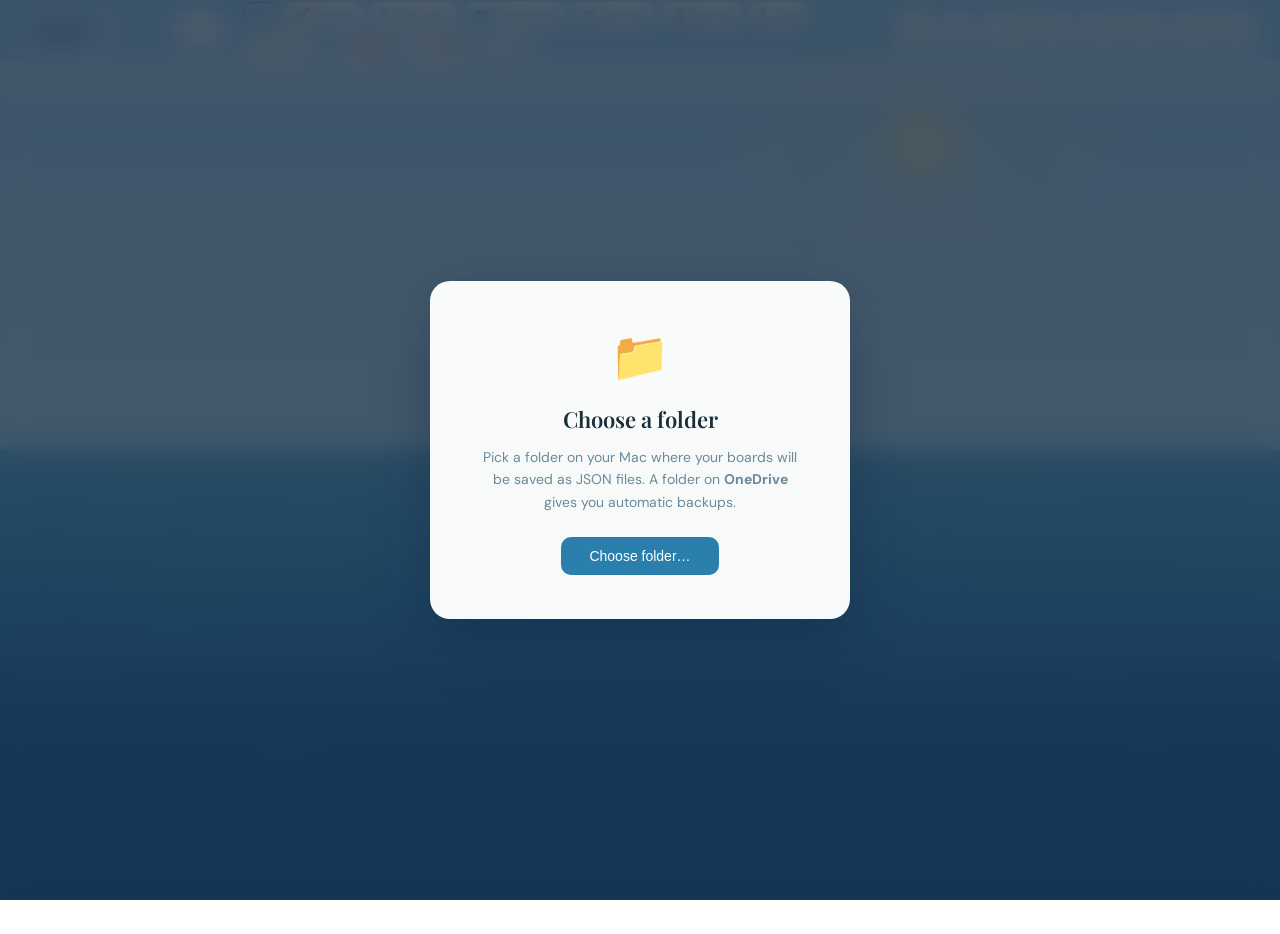
==== commit 6dd51bbf: "Add UX improvements, file-based image storage, dark mode, compact view, and data visibility - Inline" ====
--- a/kanban.html
+++ b/kanban.html
@@ -34,6 +34,70 @@
     --radius-lg: 16px;
   }
 
+  /* DARK MODE */
+  body.dark {
+    --bg: #111d2b;
+    --board-bg: #0d1825;
+    --col-bg: rgba(18, 32, 48, 0.88);
+    --col-border: rgba(50, 80, 110, 0.55);
+    --card-bg: rgba(22, 38, 56, 0.97);
+    --card-shadow: 0 1px 3px rgba(0,0,0,0.4), 0 4px 12px rgba(0,0,0,0.3);
+    --card-hover: 0 4px 20px rgba(0,0,0,0.5);
+    --text: #d8e8f0;
+    --text-muted: #7a9aaa;
+    --text-light: #4a6a7a;
+    --accent-light: rgba(42,127,173,0.2);
+    --green-light: rgba(58,138,106,0.2);
+    --red-light: rgba(192,85,85,0.2);
+    --blue-light: rgba(42,111,168,0.2);
+    --yellow-light: rgba(201,168,76,0.15);
+    --purple-light: rgba(106,95,168,0.2);
+  }
+  body.dark::before { background: rgba(0,10,20,0.3); }
+  body.dark .col-header { border-bottom-color: rgba(50,80,110,0.4); }
+  body.dark .modal-overlay { background: rgba(0,10,20,0.7); }
+  body.dark .modal { background: #14253a; border-color: rgba(50,80,110,0.5); }
+  body.dark .modal input,
+  body.dark .modal textarea,
+  body.dark .modal select { background: #0d1825; border-color: rgba(50,80,110,0.6); color: var(--text); }
+  body.dark .filter-pill { background: rgba(18,32,48,0.9); border-color: rgba(50,80,110,0.5); color: var(--text-muted); }
+  body.dark .filter-pill.active { background: var(--accent-light); }
+  body.dark .priority-filter-pill { background: rgba(18,32,48,0.9); border-color: rgba(50,80,110,0.5); }
+  body.dark .archive-item { border-color: rgba(50,80,110,0.4); }
+  body.dark .archive-panel { background: #14253a; }
+  body.dark .bs-dropdown { background: #14253a; border-color: rgba(50,80,110,0.5); }
+  body.dark .composer-textarea { background: #0d1825; color: var(--text); }
+  body.dark .photo-drop-zone { background: rgba(18,32,48,0.6); border-color: rgba(50,80,110,0.5); }
+  body.dark .checklist-item input[type=checkbox] { accent-color: var(--accent); }
+  body.dark .card-label { opacity: 0.9; }
+  body.dark .empty-col { color: var(--text-light); }
+
+  /* COMPACT VIEW */
+  body.compact .card {
+    display: grid;
+    grid-template-columns: auto 1fr auto auto;
+    align-items: center;
+    gap: 0 10px;
+    padding: 7px 10px;
+    min-height: unset;
+  }
+  body.compact .card-thumb,
+  body.compact .card-meta,
+  body.compact .checklist-preview,
+  body.compact .card-deadline-block { display: none !important; }
+  body.compact .priority-badge { font-size: 10px; padding: 1px 6px; white-space: nowrap; }
+  body.compact .card-label { margin-bottom: 0; font-size: 10px; padding: 1px 6px; }
+  body.compact .card-title { font-size: 12.5px; margin-bottom: 0; grid-column: 2; grid-row: 1; }
+  body.compact .card-nav {
+    grid-column: 4; grid-row: 1;
+    border-top: none; margin-top: 0; padding-top: 0;
+    display: flex; align-items: center; gap: 4px;
+  }
+  body.compact .card-delete-btn { position: static; opacity: 1; grid-column: 3; grid-row: 1; margin-top: 0; }
+  body.compact .priority-badge + .card-label,
+  body.compact .card-label { grid-column: 1; grid-row: 1; }
+  body.compact .priority-badge { grid-column: 1; grid-row: 1; }
+
   * { box-sizing: border-box; margin: 0; padding: 0; }
 
   body {
@@ -158,6 +222,65 @@
   .btn-sm:hover { border-color: var(--accent); color: var(--accent); }
   .btn-sm.primary { background: var(--accent); border-color: var(--accent); color: white; }
   .btn-sm.primary:hover { background: #b86e3f; }
+  .btn-icon { padding: 6px 9px; font-size: 14px; line-height: 1; }
+  .btn-icon.active { border-color: var(--accent); color: var(--accent); background: var(--accent-light); }
+  body.dark .btn-sm { background: rgba(18,32,48,0.9); border-color: rgba(50,80,110,0.5); color: var(--text-muted); }
+  body.dark .btn-sm:hover { border-color: var(--accent); color: var(--accent); }
+  body.dark .btn-icon.active { background: var(--accent-light); }
+
+  /* SAVE STATUS */
+  .save-status {
+    font-size: 11px; font-weight: 500;
+    padding: 2px 8px; border-radius: 10px;
+    opacity: 0; transition: opacity 0.4s;
+    pointer-events: none;
+  }
+  .save-status.saving { opacity: 1; color: rgba(255,255,255,0.55); }
+  .save-status.saved  { opacity: 1; color: rgba(120,220,160,0.9); }
+  .save-status.error  { opacity: 1; color: rgba(255,140,140,0.9); }
+
+  /* STATS BAR */
+  .stats-bar {
+    display: flex; align-items: center; gap: 0;
+    padding: 0 20px;
+    background: rgba(255,255,255,0.35);
+    backdrop-filter: blur(10px);
+    border-bottom: 1px solid rgba(255,255,255,0.25);
+    font-size: 12px; color: var(--text-muted);
+    overflow-x: auto; flex-shrink: 0;
+    height: 34px;
+  }
+  .stats-bar::-webkit-scrollbar { display: none; }
+  .stats-col {
+    display: flex; align-items: center; gap: 6px;
+    padding: 0 14px; height: 100%;
+    border-right: 1px solid rgba(0,0,0,0.07);
+    white-space: nowrap;
+  }
+  .stats-col:first-child { padding-left: 0; }
+  .stats-col-dot {
+    width: 7px; height: 7px; border-radius: 50%; flex-shrink: 0;
+  }
+  .stats-col-name { color: var(--text-muted); }
+  .stats-col-count { font-weight: 700; font-size: 13px; color: var(--text); }
+  .stats-summary {
+    display: flex; align-items: center; gap: 16px;
+    padding: 0 14px; margin-left: auto;
+    white-space: nowrap;
+  }
+  .stats-tag {
+    display: inline-flex; align-items: center; gap: 4px;
+    font-size: 11.5px; font-weight: 600;
+  }
+  .stats-tag.overdue  { color: #a03535; }
+  .stats-tag.highpri  { color: #b04040; }
+  .stats-tag.total    { color: var(--text-muted); }
+  body.dark .stats-bar {
+    background: rgba(14,24,38,0.7);
+    border-bottom-color: rgba(50,80,110,0.3);
+  }
+  body.dark .stats-col { border-right-color: rgba(50,80,110,0.25); }
+  body.dark .stats-col-count { color: var(--text); }
 
   /* BOARD */
   .board {
@@ -280,6 +403,7 @@
   .card:hover { box-shadow: var(--card-hover); border-color: var(--col-border); }
   .card.dragging { opacity: 0.4; transform: rotate(1.5deg); }
   .card.hidden { display: none; }
+  .card { cursor: pointer; }
 
   .card-label {
     display: inline-flex;
@@ -881,6 +1005,57 @@
     font-style: italic;
   }
 
+  /* INLINE COMPOSER */
+  .col-composer { display: none; padding: 0 10px 10px; }
+  .col-composer.open { display: block; }
+  .composer-textarea {
+    width: 100%; border: 1.5px solid var(--accent); border-radius: 9px;
+    padding: 9px 11px; font-family: 'DM Sans', sans-serif;
+    font-size: 13px; color: var(--text); resize: none; outline: none;
+    box-shadow: 0 2px 8px rgba(42,127,173,0.12); background: white;
+  }
+  .composer-btns { display: flex; gap: 7px; margin-top: 7px; }
+  .composer-submit {
+    padding: 7px 15px; background: var(--accent); color: white;
+    border: none; border-radius: 8px; cursor: pointer;
+    font-family: 'DM Sans', sans-serif; font-size: 12.5px; font-weight: 600;
+    transition: opacity 0.15s;
+  }
+  .composer-submit:hover { opacity: 0.85; }
+  .composer-cancel {
+    padding: 7px 12px; background: none; color: var(--text-muted);
+    border: none; border-radius: 8px; cursor: pointer; font-size: 15px;
+  }
+  .composer-cancel:hover { color: var(--red); }
+
+  /* ALERT BADGES */
+  .alert-badges { display: flex; gap: 8px; align-items: center; flex-shrink: 0; }
+  .alert-badge {
+    display: inline-flex; align-items: center; gap: 4px;
+    font-size: 12px; font-weight: 600; padding: 4px 10px; border-radius: 18px;
+  }
+  .alert-overdue { color: #a03535; background: rgba(192,85,85,0.13); }
+  .alert-soon    { color: #a06020; background: rgba(201,140,60,0.15); }
+
+  /* PRIORITY FILTER PILLS */
+  .priority-filter-pill {
+    display: inline-flex; align-items: center; padding: 5px 11px;
+    border-radius: 20px; font-size: 12px; font-weight: 600; cursor: pointer;
+    border: 1.5px solid #cddbe5; background: white; color: var(--text-muted);
+    white-space: nowrap; transition: all 0.15s;
+  }
+  .priority-filter-pill:hover { border-color: currentColor; }
+
+  /* TOAST ACTION BUTTON */
+  .toast { display: flex; align-items: center; gap: 14px; }
+  #toastAction {
+    background: rgba(255,255,255,0.16); color: white; border: none;
+    padding: 5px 13px; border-radius: 7px; cursor: pointer;
+    font-family: 'DM Sans', sans-serif; font-size: 12.5px; font-weight: 600;
+    white-space: nowrap;
+  }
+  #toastAction:hover { background: rgba(255,255,255,0.3); }
+
   /* PRIORITY BADGE */
   .priority-badge {
     display: inline-flex; align-items: center; gap: 3px;
@@ -1014,6 +1189,7 @@
     </button>
     <div class="board-switcher-dropdown" id="boardSwitcherDropdown"></div>
   </div>
+  <span class="save-status" id="saveStatus"></span>
 
   <div class="header-search">
     <svg width="14" height="14" fill="none" stroke="currentColor" stroke-width="2" viewBox="0 0 24 24">
@@ -1023,17 +1199,25 @@
   </div>
 
   <div class="header-filters">
-    <button class="filter-pill active" data-label="all" onclick="setLabelFilter('all', this)">All</button>
-    <button class="filter-pill" data-label="feature" onclick="setLabelFilter('feature', this)">🚀 Feature</button>
-    <button class="filter-pill" data-label="discovery" onclick="setLabelFilter('discovery', this)">🔍 Discovery</button>
-    <button class="filter-pill" data-label="stakeholder" onclick="setLabelFilter('stakeholder', this)">👥 Stakeholder</button>
-    <button class="filter-pill" data-label="planning" onclick="setLabelFilter('planning', this)">🗺️ Planning</button>
-    <button class="filter-pill" data-label="release" onclick="setLabelFilter('release', this)">🚢 Release</button>
-    <button class="filter-pill" data-label="bug" onclick="setLabelFilter('bug', this)">🐛 Bug</button>
-    <button class="filter-pill" data-label="admin" onclick="setLabelFilter('admin', this)">📋 Admin</button>
+    <button class="filter-pill active" data-label="all" onclick="setLabelFilter('all')">All</button>
+    <button class="filter-pill" data-label="feature" onclick="setLabelFilter('feature')">🚀 Feature</button>
+    <button class="filter-pill" data-label="discovery" onclick="setLabelFilter('discovery')">🔍 Discovery</button>
+    <button class="filter-pill" data-label="stakeholder" onclick="setLabelFilter('stakeholder')">👥 Stakeholder</button>
+    <button class="filter-pill" data-label="planning" onclick="setLabelFilter('planning')">🗺️ Planning</button>
+    <button class="filter-pill" data-label="release" onclick="setLabelFilter('release')">🚢 Release</button>
+    <button class="filter-pill" data-label="bug" onclick="setLabelFilter('bug')">🐛 Bug</button>
+    <button class="filter-pill" data-label="admin" onclick="setLabelFilter('admin')">📋 Admin</button>
+    <div style="width:1px;height:16px;background:rgba(0,0,0,0.12);margin:0 4px;flex-shrink:0"></div>
+    <button class="priority-filter-pill" data-priority="high"   onclick="setPriorityFilter('high')"   style="color:#b04040">⬆ High</button>
+    <button class="priority-filter-pill" data-priority="medium" onclick="setPriorityFilter('medium')" style="color:#a06020">→ Med</button>
+    <button class="priority-filter-pill" data-priority="low"    onclick="setPriorityFilter('low')"    style="color:var(--blue)">⬇ Low</button>
   </div>
 
+  <div id="alertBadges" class="alert-badges"></div>
+
   <div class="header-actions">
+    <button class="btn-sm btn-icon" id="darkModeBtn"    onclick="toggleDarkMode()"    title="Toggle dark mode">🌙</button>
+    <button class="btn-sm btn-icon" id="compactViewBtn" onclick="toggleCompactView()" title="Toggle compact view">☰</button>
     <button class="btn-sm" onclick="showArchive()">🗃 Archive</button>
     <button class="btn-sm" onclick="exportData()">⬇ Export</button>
     <label class="btn-sm" style="cursor:pointer">⬆ Import<input type="file" accept=".json" style="display:none" onchange="importData(event)"></label>
@@ -1059,6 +1243,9 @@
     <button class="btn-primary" onclick="pickFolder()">Choose folder…</button>
   </div>
 </div>
+
+<!-- STATS BAR -->
+<div class="stats-bar" id="statsBar"></div>
 
 <!-- BOARD -->
 <div class="board" id="board">
@@ -1186,7 +1373,10 @@
 </div>
 
 <!-- TOAST -->
-<div class="toast" id="toast"></div>
+<div class="toast" id="toast">
+  <span id="toastMsg"></span>
+  <button id="toastAction" style="display:none" onclick="handleToastAction()"></button>
+</div>
 
 <script>
 // ─── DATA ────────────────────────────────────────────────────────────────────
@@ -1209,10 +1399,18 @@
 ];
 
 let state = { cards: [], archive: [] };
-let currentLabelFilter = 'all';
+let imgCache = {};                // filename → object URL for current board's images
+let currentLabelFilters = [];     // array of selected label ids; empty = All
+let currentPriorityFilter = '';
 let currentSearchFilter = '';
 let openCardId = null;
+let composingCol = null;
 let dragSrcId = null;
+let _didDrag = false;
+let _undoCard = null;
+let _toastAction = null;
+let _toastTimer = null;
+let _saveDebounce = null;
 let dirHandle = null;
 let boards = [];
 let activeBoardId = null;
@@ -1259,12 +1457,81 @@
   await w.close();
 }
 
+function boardSlug(name) {
+  return (name || 'board').toLowerCase().replace(/[^a-z0-9]+/g, '-').replace(/^-|-$/g, '') || 'board';
+}
+
+async function readBoardFile(folder, boardId) {
+  try {
+    const sub = await dirHandle.getDirectoryHandle(folder);
+    const fh  = await sub.getFileHandle(`board_${boardId}.json`);
+    return JSON.parse(await (await fh.getFile()).text());
+  } catch(e) { return null; }
+}
+
+async function writeBoardFile(folder, boardId, data) {
+  const sub = await dirHandle.getDirectoryHandle(folder, { create: true });
+  const fh  = await sub.getFileHandle(`board_${boardId}.json`, { create: true });
+  const w   = await fh.createWritable();
+  await w.write(JSON.stringify(data, null, 2));
+  await w.close();
+}
+
+// ─── IMAGE FILE HELPERS ───────────────────────────────────────────────────────
+async function getImagesDir(create = false) {
+  const boardDef = boards.find(b => b.id === activeBoardId);
+  if (!boardDef) return null;
+  const sub = await dirHandle.getDirectoryHandle(boardDef.folder, { create });
+  return sub.getDirectoryHandle('images', { create });
+}
+
+function getPhotoSrc(photo) {
+  if (!photo) return '';
+  if (photo.startsWith('data:')) return photo;   // legacy base64 — show as-is
+  return imgCache[photo] || '';
+}
+
+async function preloadImages() {
+  Object.values(imgCache).forEach(url => URL.revokeObjectURL(url));
+  imgCache = {};
+  try {
+    const imagesDir = await getImagesDir(false);
+    if (!imagesDir) return;
+    const filenames = new Set(state.cards.flatMap(c => (c.photos || []).filter(p => !p.startsWith('data:'))));
+    for (const name of filenames) {
+      try {
+        const fh   = await imagesDir.getFileHandle(name);
+        const file = await fh.getFile();
+        imgCache[name] = URL.createObjectURL(file);
+      } catch(e) {}
+    }
+  } catch(e) {}
+}
+
 // ─── SAVE / LOAD (file-based) ─────────────────────────────────────────────────
+let _saveStatusTimer = null;
+
+function setSaveStatus(s) {
+  const el = document.getElementById('saveStatus');
+  if (!el) return;
+  clearTimeout(_saveStatusTimer);
+  el.className = `save-status ${s}`;
+  if (s === 'saving') { el.textContent = 'Saving…'; }
+  else if (s === 'saved') {
+    el.textContent = 'Saved ✓';
+    _saveStatusTimer = setTimeout(() => { el.style.opacity = '0'; el.className = 'save-status'; }, 2200);
+  } else if (s === 'error') { el.textContent = '⚠ Save failed'; }
+  el.style.opacity = '';
+}
+
 function saveState() {
   if (!dirHandle || !activeBoardId) return;
-  writeJsonFile(`board_${activeBoardId}.json`, state).catch(() => {
-    showToast('⚠ Could not save — check folder access');
-  });
+  const board = boards.find(b => b.id === activeBoardId);
+  if (!board) return;
+  setSaveStatus('saving');
+  writeBoardFile(board.folder, activeBoardId, state)
+    .then(() => setSaveStatus('saved'))
+    .catch(() => { setSaveStatus('error'); showToast('⚠ Could not save — check folder access'); });
 }
 
 // ─── BOARD INDEX ──────────────────────────────────────────────────────────────
@@ -1287,23 +1554,29 @@
 async function switchBoard(id) {
   activeBoardId = id;
   localStorage.setItem('homeKanban_lastBoard', id);
-  state = await readJsonFile(`board_${activeBoardId}.json`) || { cards: [], archive: [] };
+  const board = boards.find(b => b.id === id);
+  state = await readBoardFile(board.folder, id) || { cards: [], archive: [] };
+  await preloadImages();
   document.getElementById('activeBoardName').textContent =
     boards.find(b => b.id === id)?.name || 'Board';
   closeBoardSwitcher();
-  currentLabelFilter = 'all';
+  closeComposer();
+  currentLabelFilters = [];
+  currentPriorityFilter = '';
   currentSearchFilter = '';
   document.getElementById('searchInput').value = '';
   document.querySelectorAll('.filter-pill').forEach(p => p.classList.remove('active'));
   document.querySelector('.filter-pill[data-label="all"]').classList.add('active');
-  renderAllCards();
+  document.querySelectorAll('.priority-filter-pill').forEach(p => p.classList.remove('active'));
+  buildBoard();
 }
 
 async function createBoard(name) {
   const id = genId();
-  boards.push({ id, name, created: Date.now() });
+  const folder = boardSlug(name);
+  boards.push({ id, name, folder, created: Date.now() });
   await saveBoardIndex();
-  await writeJsonFile(`board_${id}.json`, { cards: [], archive: [] });
+  await writeBoardFile(folder, id, { cards: [], archive: [] });
   return id;
 }
 
@@ -1319,11 +1592,15 @@
 
 async function deleteBoard(id) {
   if (boards.length <= 1) { showToast('Cannot delete the last board'); return; }
-  const name = boards.find(b => b.id === id)?.name;
-  if (!confirm(`Delete board "${name}"? This cannot be undone.`)) return;
+  const board = boards.find(b => b.id === id);
+  if (!confirm(`Delete board "${board?.name}"? This cannot be undone.`)) return;
   boards = boards.filter(b => b.id !== id);
   await saveBoardIndex();
-  try { await dirHandle.removeEntry(`board_${id}.json`); } catch(e) {}
+  // Remove the board's subfolder (best-effort — only works if no other board shares the same folder name)
+  const siblingUsesFolder = boards.some(b => b.folder === board?.folder);
+  if (board?.folder && !siblingUsesFolder) {
+    try { await dirHandle.removeEntry(board.folder, { recursive: true }); } catch(e) {}
+  }
   if (id === activeBoardId) await switchBoard(boards[0].id);
   else renderBoardSwitcherDropdown();
 }
@@ -1383,18 +1660,32 @@
     const id = genId();
     let legacy = null;
     try { const s = localStorage.getItem('homeKanban'); if (s) legacy = JSON.parse(s); } catch(e) {}
-    boards.push({ id, name: 'My Board', created: Date.now() });
-    await writeJsonFile(`board_${id}.json`, legacy || { cards: [], archive: [] });
+    const folder = boardSlug('My Board');
+    boards.push({ id, name: 'My Board', folder, created: Date.now() });
+    await writeBoardFile(folder, id, legacy || { cards: [], archive: [] });
     await saveBoardIndex();
     if (legacy) showToast('Existing board migrated to new storage');
   }
+
+  // Migrate boards that pre-date per-board subfolders (no folder property)
+  let migrated = false;
+  for (const board of boards) {
+    if (!board.folder) {
+      board.folder = boardSlug(board.name);
+      const data = await readJsonFile(`board_${board.id}.json`);
+      if (data) await writeBoardFile(board.folder, board.id, data);
+      migrated = true;
+    }
+  }
+  if (migrated) await saveBoardIndex();
 
   const lastId = localStorage.getItem('homeKanban_lastBoard');
   const startId = (lastId && boards.find(b => b.id === lastId)) ? lastId : boards[0].id;
   activeBoardId = startId;
-  state = await readJsonFile(`board_${activeBoardId}.json`) || { cards: [], archive: [] };
-  document.getElementById('activeBoardName').textContent =
-    boards.find(b => b.id === startId)?.name || 'Board';
+  const startBoard = boards.find(b => b.id === startId);
+  state = await readBoardFile(startBoard.folder, startId) || { cards: [], archive: [] };
+  document.getElementById('activeBoardName').textContent = startBoard?.name || 'Board';
+  await preloadImages();
   buildBoard();
 }
 
@@ -1440,7 +1731,15 @@
            ondragleave="onDragLeave(event)"
            ondrop="onDrop(event, '${col.id}')">
       </div>
-      <button class="add-card-btn" onclick="addCard('${col.id}')">
+      <div class="col-composer" id="composer-${col.id}">
+        <textarea class="composer-textarea" id="composer-text-${col.id}" placeholder="Card title…" rows="2"
+          onkeydown="onComposerKey(event, '${col.id}')"></textarea>
+        <div class="composer-btns">
+          <button class="composer-submit" onclick="submitComposer('${col.id}')">Add card</button>
+          <button class="composer-cancel" onclick="closeComposer()">✕</button>
+        </div>
+      </div>
+      <button class="add-card-btn" id="addbtn-${col.id}" onclick="openComposer('${col.id}')">
         <svg width="12" height="12" fill="none" stroke="currentColor" stroke-width="2.5" viewBox="0 0 24 24"><line x1="12" y1="5" x2="12" y2="19"/><line x1="5" y1="12" x2="19" y2="12"/></svg>
         Add card
       </button>
@@ -1475,6 +1774,8 @@
     }
   });
   applyFilters();
+  updateAlertBadges();
+  updateStatsBar();
 }
 
 function buildCardEl(card) {
@@ -1489,6 +1790,11 @@
   el.ondragover = (e) => onCardDragOver(e, card.id);
   el.ondragleave = (e) => onCardDragLeave(e);
   el.ondrop = (e) => onCardDrop(e, card.id);
+  el.onclick = (e) => {
+    if (_didDrag) return;
+    if (e.target.closest('.card-delete-btn') || e.target.closest('.card-nav')) return;
+    openCard(card.id);
+  };
 
   const label = LABELS.find(l => l.id === card.label);
   const colIdx = COLUMNS.findIndex(c => c.id === card.colId);
@@ -1496,7 +1802,7 @@
   // Cover photo
   let photoHtml = '';
   if (card.photos && card.photos.length > 0) {
-    photoHtml = `<img class="card-thumb" src="${card.photos[0]}" alt="">`;
+    photoHtml = `<img class="card-thumb" src="${getPhotoSrc(card.photos[0])}" alt="">`;
   }
 
   // Priority badge
@@ -1601,12 +1907,13 @@
 // ─── FILTERS ─────────────────────────────────────────────────────────────────
 
 function cardMatchesFilter(card) {
-  const matchesLabel = currentLabelFilter === 'all' || card.label === currentLabelFilter;
+  const matchesLabel = currentLabelFilters.length === 0 || currentLabelFilters.includes(card.label);
+  const matchesPriority = !currentPriorityFilter || card.priority === currentPriorityFilter;
   const q = currentSearchFilter.toLowerCase();
   const matchesSearch = !q ||
     (card.title || '').toLowerCase().includes(q) ||
     (card.notes || '').toLowerCase().includes(q);
-  return matchesLabel && matchesSearch;
+  return matchesLabel && matchesPriority && matchesSearch;
 }
 
 function applyFilters() {
@@ -1627,10 +1934,26 @@
   });
 }
 
-function setLabelFilter(label, btn) {
-  currentLabelFilter = label;
-  document.querySelectorAll('.filter-pill').forEach(p => p.classList.remove('active'));
-  btn.classList.add('active');
+function setLabelFilter(labelId) {
+  if (labelId === 'all') {
+    currentLabelFilters = [];
+  } else if (currentLabelFilters.includes(labelId)) {
+    currentLabelFilters = currentLabelFilters.filter(l => l !== labelId);
+  } else {
+    currentLabelFilters = [...currentLabelFilters, labelId];
+  }
+  document.querySelectorAll('.filter-pill[data-label]').forEach(p => {
+    const id = p.getAttribute('data-label');
+    p.classList.toggle('active', id === 'all' ? currentLabelFilters.length === 0 : currentLabelFilters.includes(id));
+  });
+  applyFilters();
+}
+
+function setPriorityFilter(priority) {
+  currentPriorityFilter = currentPriorityFilter === priority ? '' : priority;
+  document.querySelectorAll('.priority-filter-pill').forEach(p => {
+    p.classList.toggle('active', p.getAttribute('data-priority') === currentPriorityFilter);
+  });
   applyFilters();
 }
 
@@ -1641,21 +1964,37 @@
 
 // ─── CARD CRUD ───────────────────────────────────────────────────────────────
 
-function addCard(colId) {
-  const title = prompt('Card title:');
-  if (!title || !title.trim()) return;
+function openComposer(colId) {
+  if (composingCol) closeComposer();
+  composingCol = colId;
+  const composer = document.getElementById(`composer-${colId}`);
+  const addBtn = document.getElementById(`addbtn-${colId}`);
+  if (!composer) return;
+  composer.classList.add('open');
+  if (addBtn) addBtn.style.display = 'none';
+  const ta = document.getElementById(`composer-text-${colId}`);
+  if (ta) { ta.value = ''; setTimeout(() => ta.focus(), 0); }
+}
+
+function closeComposer() {
+  if (!composingCol) return;
+  const composer = document.getElementById(`composer-${composingCol}`);
+  const addBtn = document.getElementById(`addbtn-${composingCol}`);
+  if (composer) composer.classList.remove('open');
+  if (addBtn) addBtn.style.display = '';
+  composingCol = null;
+}
+
+function submitComposer(colId) {
+  const ta = document.getElementById(`composer-text-${colId}`);
+  const title = (ta ? ta.value : '').trim();
+  closeComposer();
+  if (!title) return;
   const card = {
-    id: genId(),
-    colId,
-    title: title.trim(),
-    label: '',
-    notes: '',
-    priority: '',
-    dueDate: '',
-    deadline: '',
-    checklist: [],
-    photos: [],
-    urls: [],
+    id: genId(), colId, title,
+    label: '', notes: '', priority: '',
+    dueDate: '', deadline: '',
+    checklist: [], photos: [], urls: [],
     createdAt: Date.now(),
   };
   state.cards.push(card);
@@ -1664,13 +2003,29 @@
   openCard(card.id);
 }
 
+function onComposerKey(event, colId) {
+  if (event.key === 'Enter' && !event.shiftKey) { event.preventDefault(); submitComposer(colId); }
+  if (event.key === 'Escape') closeComposer();
+}
+
 function deleteCard(id, event) {
   event.stopPropagation();
-  if (!confirm('Delete this card?')) return;
-  state.cards = state.cards.filter(c => c.id !== id);
+  const idx = state.cards.findIndex(c => c.id === id);
+  if (idx < 0) return;
+  const [card] = state.cards.splice(idx, 1);
+  _undoCard = { card, idx };
+  if (openCardId === id) closeModal();
   saveState();
   renderAllCards();
-  showToast('Card deleted');
+  showToast('Card deleted', 'Undo', undoDelete);
+}
+
+function undoDelete() {
+  if (!_undoCard) return;
+  state.cards.splice(Math.min(_undoCard.idx, state.cards.length), 0, _undoCard.card);
+  _undoCard = null;
+  saveState();
+  renderAllCards();
 }
 
 function moveCard(id, dir, event) {
@@ -1688,6 +2043,7 @@
 // ─── DRAG & DROP ─────────────────────────────────────────────────────────────
 
 function onDragStart(e, id) {
+  _didDrag = false;
   dragSrcId = id;
   e.dataTransfer.effectAllowed = 'move';
   setTimeout(() => {
@@ -1697,6 +2053,8 @@
 }
 
 function onDragEnd() {
+  _didDrag = true;
+  setTimeout(() => { _didDrag = false; }, 50);
   document.querySelectorAll('.card.dragging').forEach(el => el.classList.remove('dragging'));
   document.querySelectorAll('.column.drag-over').forEach(el => el.classList.remove('drag-over'));
   document.querySelectorAll('.card.drop-above, .card.drop-below').forEach(el => {
@@ -1886,8 +2244,13 @@
   const card = state.cards.find(c => c.id === openCardId);
   if (!card) return;
   card[field] = value;
-  saveState();
-  renderAllCards();
+  if (field === 'notes') {
+    clearTimeout(_saveDebounce);
+    _saveDebounce = setTimeout(saveState, 350);
+  } else {
+    saveState();
+    renderAllCards();
+  }
 }
 
 function closeModal() {
@@ -1968,7 +2331,7 @@
   if (!card.photos || card.photos.length === 0) { grid.innerHTML = ''; return; }
   grid.innerHTML = card.photos.map((src, idx) => `
     <div class="photo-thumb-wrap">
-      <img src="${src}" alt="">
+      <img src="${getPhotoSrc(src)}" alt="">
       <button class="photo-delete" onclick="deletePhoto(${idx})">✕</button>
     </div>
   `).join('');
@@ -2001,25 +2364,44 @@
       const canvas = document.createElement('canvas');
       canvas.width = width; canvas.height = height;
       canvas.getContext('2d').drawImage(img, 0, 0, width, height);
-      const compressed = canvas.toDataURL('image/jpeg', 0.82);
-
-      const card = state.cards.find(c => c.id === openCardId);
-      if (!card) return;
-      if (!card.photos) card.photos = [];
-      card.photos.push(compressed);
-      saveState();
-      renderPhotosModal(card);
-      renderAllCards();
+      canvas.toBlob(async (blob) => {
+        const imgId = `img_${genId()}.jpg`;
+        imgCache[imgId] = URL.createObjectURL(blob);
+        try {
+          const imagesDir = await getImagesDir(true);
+          const fh = await imagesDir.getFileHandle(imgId, { create: true });
+          const w  = await fh.createWritable();
+          await w.write(blob);
+          await w.close();
+        } catch(e) {
+          showToast('⚠ Could not save image file');
+          return;
+        }
+        const card = state.cards.find(c => c.id === openCardId);
+        if (!card) return;
+        if (!card.photos) card.photos = [];
+        card.photos.push(imgId);
+        saveState();
+        renderPhotosModal(card);
+        renderAllCards();
+      }, 'image/jpeg', 0.82);
     };
     img.src = e.target.result;
   };
   reader.readAsDataURL(file);
 }
 
-function deletePhoto(idx) {
+async function deletePhoto(idx) {
   const card = state.cards.find(c => c.id === openCardId);
   if (!card) return;
-  card.photos.splice(idx, 1);
+  const [photo] = card.photos.splice(idx, 1);
+  if (photo && !photo.startsWith('data:')) {
+    if (imgCache[photo]) { URL.revokeObjectURL(imgCache[photo]); delete imgCache[photo]; }
+    try {
+      const imagesDir = await getImagesDir(false);
+      if (imagesDir) await imagesDir.removeEntry(photo);
+    } catch(e) {}
+  }
   saveState();
   renderPhotosModal(card);
   renderAllCards();
@@ -2159,22 +2541,132 @@
   el.style.height = el.scrollHeight + 'px';
 }
 
-function showToast(msg) {
+function showToast(msg, actionLabel, onAction) {
+  clearTimeout(_toastTimer);
+  document.getElementById('toastMsg').textContent = msg;
+  const btn = document.getElementById('toastAction');
+  if (actionLabel && onAction) {
+    _toastAction = onAction;
+    btn.textContent = actionLabel;
+    btn.style.display = '';
+  } else {
+    _toastAction = null;
+    btn.style.display = 'none';
+  }
   const t = document.getElementById('toast');
-  t.textContent = msg;
   t.classList.add('show');
-  setTimeout(() => t.classList.remove('show'), 2600);
+  _toastTimer = setTimeout(() => { t.classList.remove('show'); _toastAction = null; }, 4200);
+}
+
+function handleToastAction() {
+  if (_toastAction) _toastAction();
+  clearTimeout(_toastTimer);
+  document.getElementById('toast').classList.remove('show');
+  _toastAction = null;
+}
+
+// ─── STATS BAR ───────────────────────────────────────────────────────────────
+const COL_DOTS = {
+  consideration: '#a0bcca',
+  todo:          '#2a7fad',
+  active:        '#3a8a6a',
+  blocked:       '#c05555',
+  done:          '#9a9082',
+};
+
+function updateStatsBar() {
+  const el = document.getElementById('statsBar');
+  if (!el) return;
+
+  const now = new Date(); now.setHours(0,0,0,0);
+  const total    = state.cards.length;
+  const overdue  = state.cards.filter(c => c.colId !== 'done' && c.deadline &&
+                     new Date(c.deadline + 'T00:00:00') < now).length;
+  const highPri  = state.cards.filter(c => c.colId !== 'done' && c.priority === 'high').length;
+
+  const colHtml = COLUMNS.map(col => {
+    const count = state.cards.filter(c => c.colId === col.id).length;
+    const dot   = COL_DOTS[col.id] || '#aaa';
+    return `<div class="stats-col">
+      <span class="stats-col-dot" style="background:${dot}"></span>
+      <span class="stats-col-name">${col.title}</span>
+      <span class="stats-col-count">${count}</span>
+    </div>`;
+  }).join('');
+
+  const summaryParts = [`<span class="stats-tag total">Total ${total}</span>`];
+  if (overdue > 0) summaryParts.push(`<span class="stats-tag overdue">⚠ ${overdue} overdue</span>`);
+  if (highPri > 0) summaryParts.push(`<span class="stats-tag highpri">⬆ ${highPri} high</span>`);
+
+  el.innerHTML = colHtml + `<div class="stats-summary">${summaryParts.join('')}</div>`;
+}
+
+// ─── ALERT BADGES ────────────────────────────────────────────────────────────
+function updateAlertBadges() {
+  const el = document.getElementById('alertBadges');
+  if (!el) return;
+  const now = new Date(); now.setHours(0,0,0,0);
+  const activeCards = state.cards.filter(c => c.colId !== 'done');
+  const overdue = activeCards.filter(c => {
+    if (!c.deadline) return false;
+    return new Date(c.deadline + 'T00:00:00') < now;
+  }).length;
+  const dueSoon = activeCards.filter(c => {
+    if (!c.deadline) return false;
+    const d = new Date(c.deadline + 'T00:00:00');
+    const days = Math.ceil((d - now) / 86400000);
+    return days >= 0 && days <= 3;
+  }).length;
+  el.innerHTML = [
+    overdue > 0 ? `<span class="alert-badge alert-overdue">⚠ ${overdue} overdue</span>` : '',
+    dueSoon > 0 ? `<span class="alert-badge alert-soon">⏳ ${dueSoon} due soon</span>` : '',
+  ].join('');
+}
+
+// ─── DARK MODE & COMPACT VIEW ────────────────────────────────────────────────
+function toggleDarkMode() {
+  const isDark = document.body.classList.toggle('dark');
+  localStorage.setItem('kanban_darkMode', isDark ? '1' : '');
+  document.getElementById('darkModeBtn').classList.toggle('active', isDark);
+  document.getElementById('darkModeBtn').textContent = isDark ? '☀️' : '🌙';
+}
+
+function toggleCompactView() {
+  const isCompact = document.body.classList.toggle('compact');
+  localStorage.setItem('kanban_compact', isCompact ? '1' : '');
+  document.getElementById('compactViewBtn').classList.toggle('active', isCompact);
+}
+
+function applyStoredPreferences() {
+  if (localStorage.getItem('kanban_darkMode')) {
+    document.body.classList.add('dark');
+    document.getElementById('darkModeBtn').classList.add('active');
+    document.getElementById('darkModeBtn').textContent = '☀️';
+  }
+  if (localStorage.getItem('kanban_compact')) {
+    document.body.classList.add('compact');
+    document.getElementById('compactViewBtn').classList.add('active');
+  }
 }
 
 // ─── KEYBOARD SHORTCUTS ──────────────────────────────────────────────────────
 document.addEventListener('keydown', e => {
-  if (e.key === 'Escape') { closeModal(); closeArchive(); closeBoardSwitcher(); }
+  if (e.key === 'Escape') {
+    if (composingCol) { closeComposer(); return; }
+    closeModal(); closeArchive(); closeBoardSwitcher();
+  }
+  const tag = (e.target.tagName || '').toLowerCase();
+  if (tag === 'input' || tag === 'textarea' || e.metaKey || e.ctrlKey) return;
+  if (!dirHandle) return;
+  if (e.key === '/') { e.preventDefault(); document.getElementById('searchInput').focus(); }
+  if ((e.key === 'n' || e.key === 'N') && !openCardId) { e.preventDefault(); openComposer('todo'); }
 });
 document.addEventListener('click', e => {
   if (!e.target.closest('.board-switcher-wrap')) closeBoardSwitcher();
 });
 
 // ─── INIT ────────────────────────────────────────────────────────────────────
+applyStoredPreferences();
 init();
 // ─── OCEAN BACKGROUND ────────────────────────────────────────────────────────
 (function() {
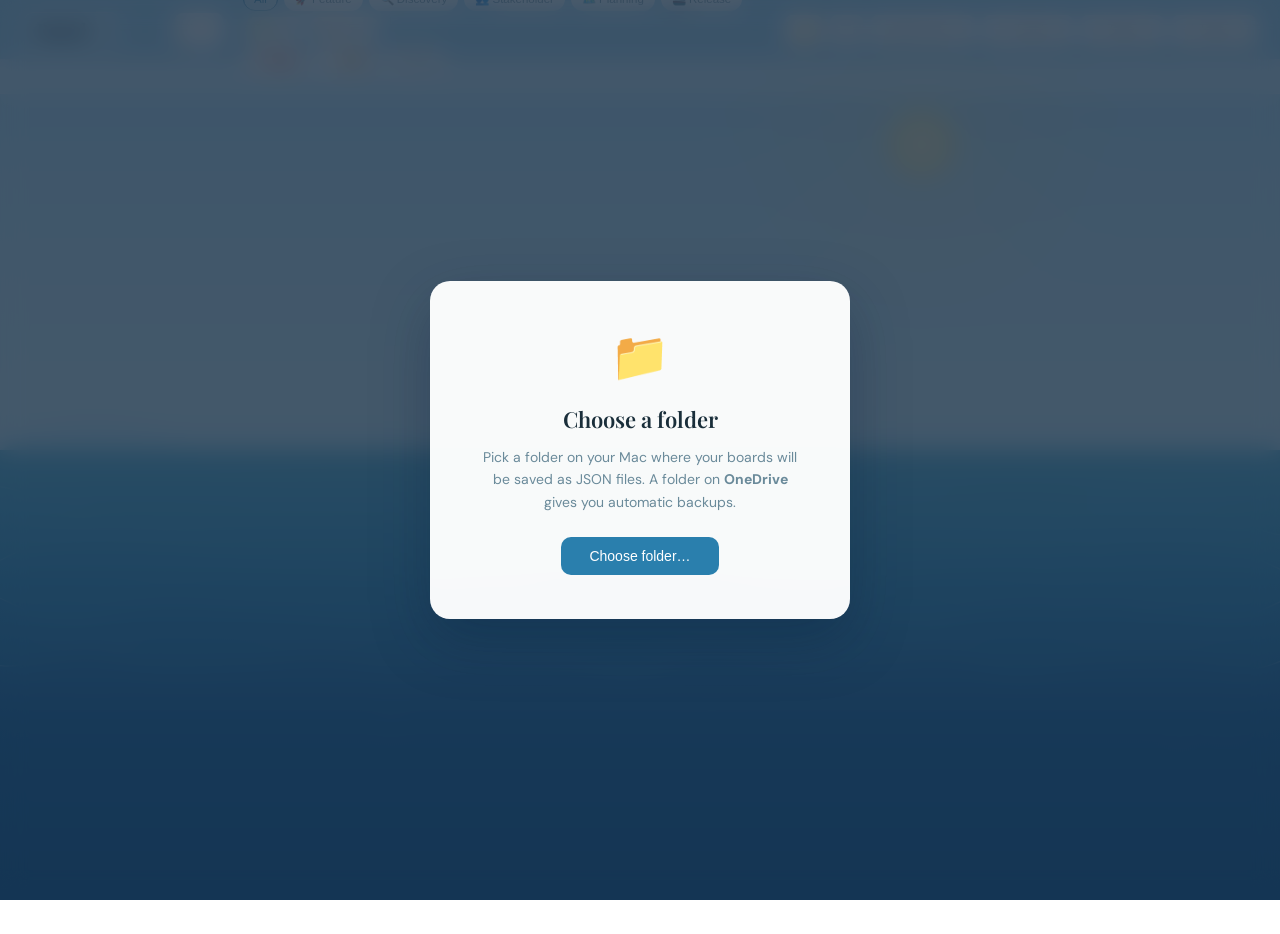
==== commit 2a9a6488: "Add linked Feature and Task boards Splits outcome-level work from day-to-day execution per the Linke" ====
--- a/kanban.html
+++ b/kanban.html
@@ -1199,15 +1199,17 @@
   </div>
 
   <div class="header-filters">
-    <button class="filter-pill active" data-label="all" onclick="setLabelFilter('all')">All</button>
-    <button class="filter-pill" data-label="feature" onclick="setLabelFilter('feature')">🚀 Feature</button>
-    <button class="filter-pill" data-label="discovery" onclick="setLabelFilter('discovery')">🔍 Discovery</button>
-    <button class="filter-pill" data-label="stakeholder" onclick="setLabelFilter('stakeholder')">👥 Stakeholder</button>
-    <button class="filter-pill" data-label="planning" onclick="setLabelFilter('planning')">🗺️ Planning</button>
-    <button class="filter-pill" data-label="release" onclick="setLabelFilter('release')">🚢 Release</button>
-    <button class="filter-pill" data-label="bug" onclick="setLabelFilter('bug')">🐛 Bug</button>
-    <button class="filter-pill" data-label="admin" onclick="setLabelFilter('admin')">📋 Admin</button>
-    <div style="width:1px;height:16px;background:rgba(0,0,0,0.12);margin:0 4px;flex-shrink:0"></div>
+    <span id="labelFilterGroup" style="display:flex;gap:6px;flex-wrap:wrap">
+      <button class="filter-pill active" data-label="all" onclick="setLabelFilter('all')">All</button>
+      <button class="filter-pill" data-label="feature" onclick="setLabelFilter('feature')">🚀 Feature</button>
+      <button class="filter-pill" data-label="discovery" onclick="setLabelFilter('discovery')">🔍 Discovery</button>
+      <button class="filter-pill" data-label="stakeholder" onclick="setLabelFilter('stakeholder')">👥 Stakeholder</button>
+      <button class="filter-pill" data-label="planning" onclick="setLabelFilter('planning')">🗺️ Planning</button>
+      <button class="filter-pill" data-label="release" onclick="setLabelFilter('release')">🚢 Release</button>
+      <button class="filter-pill" data-label="bug" onclick="setLabelFilter('bug')">🐛 Bug</button>
+      <button class="filter-pill" data-label="admin" onclick="setLabelFilter('admin')">📋 Admin</button>
+      <div style="width:1px;height:16px;background:rgba(0,0,0,0.12);margin:0 4px;flex-shrink:0;display:inline-block"></div>
+    </span>
     <button class="priority-filter-pill" data-priority="high"   onclick="setPriorityFilter('high')"   style="color:#b04040">⬆ High</button>
     <button class="priority-filter-pill" data-priority="medium" onclick="setPriorityFilter('medium')" style="color:#a06020">→ Med</button>
     <button class="priority-filter-pill" data-priority="low"    onclick="setPriorityFilter('low')"    style="color:var(--blue)">⬇ Low</button>
@@ -1218,6 +1220,7 @@
   <div class="header-actions">
     <button class="btn-sm btn-icon" id="darkModeBtn"    onclick="toggleDarkMode()"    title="Toggle dark mode">🌙</button>
     <button class="btn-sm btn-icon" id="compactViewBtn" onclick="toggleCompactView()" title="Toggle compact view">☰</button>
+    <button class="btn-sm" onclick="showSummaryPanel()">📊 Summary</button>
     <button class="btn-sm" onclick="showArchive()">🗃 Archive</button>
     <button class="btn-sm" onclick="exportData()">⬇ Export</button>
     <label class="btn-sm" style="cursor:pointer">⬆ Import<input type="file" accept=".json" style="display:none" onchange="importData(event)"></label>
@@ -1274,17 +1277,44 @@
         <div class="priority-row" id="modalPriorityRow"></div>
       </div>
 
-      <!-- Description -->
+      <!-- Owner (feature only) -->
+      <div class="modal-section" id="modalOwnerSection" style="display:none">
+        <div class="modal-section-label">👤 Owner</div>
+        <input type="text" class="modal-input" id="modalOwner" placeholder="Owner name…" oninput="saveModalField('owner', this.value)">
+      </div>
+
+      <!-- Assigned (task only) -->
+      <div class="modal-section" id="modalAssigneeSection" style="display:none">
+        <div class="modal-section-label">👤 Assigned</div>
+        <input type="text" class="modal-input" id="modalAssignee" placeholder="Assignee…" oninput="saveModalField('assignee', this.value)">
+      </div>
+
+      <!-- Linked Feature (task only) -->
+      <div class="modal-section" id="modalFeatureLinkSection" style="display:none">
+        <div class="modal-section-label">🚩 Linked Feature</div>
+        <select class="modal-input" id="modalFeatureSelect" onchange="setTaskFeature(this.value)"></select>
+      </div>
+
+      <!-- Progress + Linked Tasks (feature only) -->
+      <div class="modal-section" id="modalProgressSection" style="display:none">
+        <div class="modal-section-label">
+          Progress <span id="modalProgressFraction" style="font-weight:400;color:var(--text-light);margin-left:4px"></span>
+        </div>
+        <div class="checklist-bar" style="margin-bottom:8px"><div class="checklist-bar-fill" id="modalProgressBarFill" style="width:0%"></div></div>
+        <div id="modalLinkedTasks" style="display:flex;flex-direction:column;gap:2px"></div>
+      </div>
+
+      <!-- Description / Notes -->
       <div class="modal-section">
         <div class="modal-section-label">
           <svg width="12" height="12" fill="none" stroke="currentColor" stroke-width="2" viewBox="0 0 24 24"><path d="M14 2H6a2 2 0 0 0-2 2v16a2 2 0 0 0 2 2h12a2 2 0 0 0 2-2V8z"/><polyline points="14 2 14 8 20 8"/><line x1="16" y1="13" x2="8" y2="13"/><line x1="16" y1="17" x2="8" y2="17"/></svg>
-          Notes
+          <span id="modalNotesLabel">Notes</span>
         </div>
         <textarea class="modal-textarea" id="modalNotes" placeholder="Add notes, details, ideas…" oninput="saveModalField('notes', this.value)"></textarea>
       </div>
 
       <!-- Dates -->
-      <div class="modal-section">
+      <div class="modal-section" id="modalDatesSection">
         <div class="modal-section-label">
           <svg width="12" height="12" fill="none" stroke="currentColor" stroke-width="2" viewBox="0 0 24 24"><rect x="3" y="4" width="18" height="18" rx="2" ry="2"/><line x1="16" y1="2" x2="16" y2="6"/><line x1="8" y1="2" x2="8" y2="6"/><line x1="3" y1="10" x2="21" y2="10"/></svg>
           Dates
@@ -1309,7 +1339,7 @@
       </div>
 
       <!-- Checklist -->
-      <div class="modal-section">
+      <div class="modal-section" id="modalChecklistSection">
         <div class="modal-section-label">
           <svg width="12" height="12" fill="none" stroke="currentColor" stroke-width="2" viewBox="0 0 24 24"><polyline points="9 11 12 14 22 4"/><path d="M21 12v7a2 2 0 0 1-2 2H5a2 2 0 0 1-2-2V5a2 2 0 0 1 2-2h11"/></svg>
           Checklist
@@ -1323,7 +1353,7 @@
       </div>
 
       <!-- Photos -->
-      <div class="modal-section">
+      <div class="modal-section" id="modalPhotosSection">
         <div class="modal-section-label">
           <svg width="12" height="12" fill="none" stroke="currentColor" stroke-width="2" viewBox="0 0 24 24"><rect x="3" y="3" width="18" height="18" rx="2" ry="2"/><circle cx="8.5" cy="8.5" r="1.5"/><polyline points="21 15 16 10 5 21"/></svg>
           Photos
@@ -1340,7 +1370,7 @@
         </div>
       </div>
 
-      <!-- URLs -->
+      <!-- URLs / Links -->
       <div class="modal-section">
         <div class="modal-section-label">
           <svg width="12" height="12" fill="none" stroke="currentColor" stroke-width="2" viewBox="0 0 24 24"><path d="M10 13a5 5 0 0 0 7.54.54l3-3a5 5 0 0 0-7.07-7.07l-1.72 1.71"/><path d="M14 11a5 5 0 0 0-7.54-.54l-3 3a5 5 0 0 0 7.07 7.07l1.71-1.71"/></svg>
@@ -1351,6 +1381,16 @@
           <input type="text" id="urlLabelInput" placeholder="Label (e.g. Recipe)" style="max-width:130px">
           <input type="url" id="urlValueInput" placeholder="https://…" onkeydown="if(event.key==='Enter') addUrl()">
           <button class="url-add-btn" onclick="addUrl()">+ Add</button>
+        </div>
+      </div>
+
+      <!-- Open Risks (feature only) -->
+      <div class="modal-section" id="modalRisksSection" style="display:none">
+        <div class="modal-section-label">⚠️ Open Risks</div>
+        <div class="checklist-items" id="riskItems"></div>
+        <div class="checklist-add-row">
+          <input type="text" id="riskNewItem" placeholder="Add risk…" onkeydown="if(event.key==='Enter') addRiskItem()">
+          <button class="checklist-add-btn" onclick="addRiskItem()">+ Add</button>
         </div>
       </div>
 
@@ -1372,6 +1412,37 @@
   </div>
 </div>
 
+<!-- BOARD TYPE PICKER -->
+<div class="modal-overlay" id="boardTypeModal" onclick="if(event.target===this) closeBoardTypeModal()">
+  <div class="modal" style="max-width:380px">
+    <div class="modal-header">
+      <div class="modal-header-content">
+        <div style="font-family:'Playfair Display',serif;font-size:18px;font-weight:600">What kind of board?</div>
+      </div>
+      <button class="modal-close" onclick="closeBoardTypeModal()">✕</button>
+    </div>
+    <div class="modal-body" style="display:flex;flex-direction:column;gap:10px">
+      <button class="btn-sm primary" style="padding:14px;font-size:14px;text-align:left;line-height:1.5" onclick="chooseBoardType('feature')">
+        🚩 Feature Board<br><span style="font-weight:400;font-size:12px;color:rgba(255,255,255,0.85)">Track outcomes & delivery initiatives</span>
+      </button>
+      <button class="btn-sm" style="padding:14px;font-size:14px;text-align:left;line-height:1.5" onclick="chooseBoardType('task')">
+        ✅ Task Board<br><span style="font-weight:400;font-size:12px;color:var(--text-muted)">Track day-to-day execution</span>
+      </button>
+    </div>
+  </div>
+</div>
+
+<!-- FEATURE SUMMARY DASHBOARD -->
+<div class="archive-panel" id="summaryPanel">
+  <div class="archive-inner">
+    <div class="archive-header">
+      <h2>📊 Feature Summary</h2>
+      <button class="modal-close" onclick="closeSummaryPanel()">✕</button>
+    </div>
+    <div class="archive-list" id="summaryList"></div>
+  </div>
+</div>
+
 <!-- TOAST -->
 <div class="toast" id="toast">
   <span id="toastMsg"></span>
@@ -1380,13 +1451,41 @@
 
 <script>
 // ─── DATA ────────────────────────────────────────────────────────────────────
-const COLUMNS = [
-  { id: 'consideration', title: 'Consideration', cls: 'col-consideration' },
-  { id: 'todo',          title: 'To Do',          cls: 'col-todo' },
-  { id: 'active',        title: 'Active',          cls: 'col-active' },
-  { id: 'blocked',       title: 'Blocked',         cls: 'col-blocked' },
-  { id: 'done',          title: 'Done',            cls: 'col-done' },
+const LEGACY_COLUMNS = [
+  { id: 'consideration', title: 'Consideration', dot: '#7bbcd8', titleColor: '#2a6888' },
+  { id: 'todo',          title: 'To Do',          dot: '#c9a84c', titleColor: '#8a6820' },
+  { id: 'active',        title: 'Active',          dot: '#2a7fad', titleColor: '#1a5f8a' },
+  { id: 'blocked',       title: 'Blocked',         dot: '#c05555', titleColor: '#a03535' },
+  { id: 'done',          title: 'Done',            dot: '#3a8a6a', titleColor: '#1a6a4a' },
 ];
+
+const FEATURE_COLUMNS = [
+  { id: 'ideas',      title: 'Ideas',        dot: '#a0bcca' },
+  { id: 'discovery',  title: 'Discovery',    dot: '#6a5fa8' },
+  { id: 'ready',      title: 'Ready',        dot: '#c9a84c' },
+  { id: 'inprogress', title: 'In Progress',  dot: '#2a7fad' },
+  { id: 'blocked',    title: 'Blocked',      dot: '#c05555' },
+  { id: 'done',       title: 'Done',         dot: '#3a8a6a' },
+];
+
+const TASK_COLUMNS = [
+  { id: 'todo',    title: 'To Do',       dot: '#c9a84c' },
+  { id: 'active',  title: 'Active',      dot: '#2a7fad' },
+  { id: 'waiting', title: 'Waiting For', dot: '#c97d4e' },
+  { id: 'done',    title: 'Done',        dot: '#3a8a6a' },
+];
+
+function getBoardType(id) {
+  return boards.find(b => b.id === id)?.boardType || 'legacy';
+}
+function getColumnsFor(boardType) {
+  if (boardType === 'feature') return FEATURE_COLUMNS;
+  if (boardType === 'task') return TASK_COLUMNS;
+  return LEGACY_COLUMNS;
+}
+function getActiveColumns() {
+  return getColumnsFor(activeBoardType);
+}
 
 const LABELS = [
   { id: 'feature',     emoji: '🚀', name: 'Feature',     color: '#2a7fad', bg: '#daeef8' },
@@ -1414,6 +1513,8 @@
 let dirHandle = null;
 let boards = [];
 let activeBoardId = null;
+let activeBoardType = 'legacy';
+let linkCache = { featureTitles: {}, tasksByFeature: {} };
 
 // ─── BROWSER DETECTION ───────────────────────────────────────────────────────
 function isChrome() {
@@ -1530,12 +1631,76 @@
   if (!board) return;
   setSaveStatus('saving');
   writeBoardFile(board.folder, activeBoardId, state)
-    .then(() => setSaveStatus('saved'))
+    .then(() => {
+      setSaveStatus('saved');
+      if (activeBoardType === 'feature' || activeBoardType === 'task') {
+        rebuildLinkCache().then(() => renderAllCards());
+      }
+    })
     .catch(() => { setSaveStatus('error'); showToast('⚠ Could not save — check folder access'); });
 }
 
 // ─── BOARD INDEX ──────────────────────────────────────────────────────────────
 async function saveBoardIndex() { await writeJsonFile('boards.json', boards); }
+
+// ─── CROSS-BOARD LINK CACHE (Feature <-> Task) ────────────────────────────────
+async function rebuildLinkCache() {
+  const cache = { featureTitles: {}, tasksByFeature: {} };
+  for (const b of boards.filter(x => x.boardType === 'feature')) {
+    const data = await readBoardFile(b.folder, b.id);
+    (data?.cards || []).forEach(f => {
+      cache.featureTitles[f.id] = { title: f.title, colId: f.colId, boardId: b.id };
+    });
+  }
+  for (const b of boards.filter(x => x.boardType === 'task')) {
+    const data = await readBoardFile(b.folder, b.id);
+    (data?.cards || []).forEach(t => {
+      if (!t.featureId) return;
+      (cache.tasksByFeature[t.featureId] ??= []).push({ id: t.id, title: t.title, done: t.colId === 'done', boardId: b.id });
+    });
+  }
+  linkCache = cache;
+}
+
+async function navigateToCard(boardId, cardId) {
+  if (!boardId) { showToast('That item no longer exists'); return; }
+  closeModal();
+  closeArchive();
+  closeSummaryPanel();
+  if (boardId !== activeBoardId) await switchBoard(boardId);
+  openCard(cardId);
+}
+
+async function showSummaryPanel() {
+  await rebuildLinkCache();
+  const list = document.getElementById('summaryList');
+  const entries = Object.entries(linkCache.featureTitles);
+  if (entries.length === 0) {
+    list.innerHTML = '<div style="padding:20px;text-align:center;color:var(--text-muted);font-size:13px">No features yet</div>';
+  } else {
+    list.innerHTML = entries.map(([id, f]) => {
+      const linked = linkCache.tasksByFeature[id] || [];
+      const done = linked.filter(t => t.done).length;
+      const total = linked.length;
+      const pct = total > 0 ? Math.round((done / total) * 100) : 0;
+      const color = pct > 75 ? 'var(--green)' : pct >= 25 ? '#c97d4e' : 'var(--red)';
+      return `<div class="archive-item" style="cursor:pointer" onclick="navigateToCard('${f.boardId}','${id}')">
+        <span class="archive-item-title">${escHtml(f.title)}</span>
+        <div style="display:flex;align-items:center;gap:8px;flex-shrink:0">
+          <div style="width:80px;height:6px;border-radius:3px;background:var(--col-border);overflow:hidden">
+            <div style="height:100%;width:${pct}%;background:${color}"></div>
+          </div>
+          <span style="font-size:12px;font-weight:700;color:${color};min-width:34px;text-align:right">${pct}%</span>
+        </div>
+      </div>`;
+    }).join('');
+  }
+  document.getElementById('summaryPanel').classList.add('open');
+}
+
+function closeSummaryPanel() {
+  document.getElementById('summaryPanel')?.classList.remove('open');
+}
 
 // ─── FOLDER PICKER ────────────────────────────────────────────────────────────
 async function pickFolder() {
@@ -1568,13 +1733,14 @@
   document.querySelectorAll('.filter-pill').forEach(p => p.classList.remove('active'));
   document.querySelector('.filter-pill[data-label="all"]').classList.add('active');
   document.querySelectorAll('.priority-filter-pill').forEach(p => p.classList.remove('active'));
+  await rebuildLinkCache();
   buildBoard();
 }
 
-async function createBoard(name) {
+async function createBoard(name, boardType) {
   const id = genId();
   const folder = boardSlug(name);
-  boards.push({ id, name, folder, created: Date.now() });
+  boards.push({ id, name, folder, boardType, created: Date.now() });
   await saveBoardIndex();
   await writeBoardFile(folder, id, { cards: [], archive: [] });
   return id;
@@ -1601,6 +1767,7 @@
   if (board?.folder && !siblingUsesFolder) {
     try { await dirHandle.removeEntry(board.folder, { recursive: true }); } catch(e) {}
   }
+  await rebuildLinkCache();
   if (id === activeBoardId) await switchBoard(boards[0].id);
   else renderBoardSwitcherDropdown();
 }
@@ -1634,13 +1801,28 @@
   `;
 }
 
-async function promptNewBoard() {
+let _pendingBoardName = null;
+
+function promptNewBoard() {
   const name = prompt('Board name:');
   if (!name || !name.trim()) return;
   closeBoardSwitcher();
-  const id = await createBoard(name.trim());
+  _pendingBoardName = name.trim();
+  document.getElementById('boardTypeModal').classList.add('open');
+}
+
+function closeBoardTypeModal() {
+  document.getElementById('boardTypeModal').classList.remove('open');
+  _pendingBoardName = null;
+}
+
+async function chooseBoardType(boardType) {
+  const name = _pendingBoardName;
+  closeBoardTypeModal();
+  if (!name) return;
+  const id = await createBoard(name, boardType);
   await switchBoard(id);
-  showToast(`Board "${name.trim()}" created`);
+  showToast(`${boardType === 'feature' ? 'Feature' : 'Task'} board "${name}" created`);
 }
 
 function promptRenameBoard(id) {
@@ -1686,6 +1868,7 @@
   state = await readBoardFile(startBoard.folder, startId) || { cards: [], archive: [] };
   document.getElementById('activeBoardName').textContent = startBoard?.name || 'Board';
   await preloadImages();
+  await rebuildLinkCache();
   buildBoard();
 }
 
@@ -1711,18 +1894,21 @@
 // ─── RENDER ─────────────────────────────────────────────────────────────────
 
 function buildBoard() {
+  activeBoardType = getBoardType(activeBoardId);
+  const labelGroup = document.getElementById('labelFilterGroup');
+  if (labelGroup) labelGroup.style.display = activeBoardType === 'legacy' ? 'flex' : 'none';
   const board = document.getElementById('board');
   board.innerHTML = '';
-  COLUMNS.forEach(col => {
+  getActiveColumns().forEach(col => {
     const el = document.createElement('div');
-    el.className = `column ${col.cls}`;
+    el.className = 'column';
     el.id = `col-${col.id}`;
     el.setAttribute('data-col', col.id);
     el.innerHTML = `
       <div class="col-header">
         <div class="col-title-wrap">
-          <div class="col-dot"></div>
-          <span class="col-title">${col.title}</span>
+          <div class="col-dot" style="background:${col.dot}"></div>
+          <span class="col-title" style="color:${col.titleColor || col.dot}">${col.title}</span>
         </div>
         <span class="col-count" id="count-${col.id}">0</span>
       </div>
@@ -1749,7 +1935,7 @@
   renderAllCards();
 
   // "Archive all" button on Done column header
-  const doneHeader = document.querySelector('.col-done .col-header');
+  const doneHeader = document.querySelector('#col-done .col-header');
   if (doneHeader && !doneHeader.querySelector('.btn-archive-done')) {
     const btn = document.createElement('button');
     btn.className = 'btn-sm btn-archive-done';
@@ -1762,7 +1948,7 @@
 }
 
 function renderAllCards() {
-  COLUMNS.forEach(col => {
+  getActiveColumns().forEach(col => {
     const container = document.getElementById(`cards-${col.id}`);
     container.innerHTML = '';
     const colCards = state.cards.filter(c => c.colId === col.id);
@@ -1797,7 +1983,8 @@
   };
 
   const label = LABELS.find(l => l.id === card.label);
-  const colIdx = COLUMNS.findIndex(c => c.id === card.colId);
+  const cols = getActiveColumns();
+  const colIdx = cols.findIndex(c => c.id === card.colId);
 
   // Cover photo
   let photoHtml = '';
@@ -1878,18 +2065,49 @@
     </span>`;
   }
 
+  // Feature-only: owner line, task progress bar, risk badge, links count
+  let ownerHtml = '', featureProgressHtml = '', riskBadgeHtml = '';
+  if (activeBoardType === 'feature') {
+    if (card.owner) ownerHtml = `<span class="card-meta-item">👤 ${escHtml(card.owner)}</span>`;
+    const linked = linkCache.tasksByFeature[card.id] || [];
+    if (linked.length > 0) {
+      const done = linked.filter(t => t.done).length;
+      const pct = Math.round((done / linked.length) * 100);
+      featureProgressHtml = `<div class="card-checklist-preview">
+        <div class="checklist-bar"><div class="checklist-bar-fill" style="width:${pct}%"></div></div>
+        <span class="card-meta-item">${done}/${linked.length} tasks</span>
+      </div>`;
+    }
+    if (card.risks && card.risks.length > 0) {
+      riskBadgeHtml = `<span class="card-meta-item" style="color:var(--red)">⚠ ${card.risks.length} risk${card.risks.length !== 1 ? 's' : ''}</span>`;
+    }
+    if (card.links && card.links.length > 0) {
+      linksHtml = `<span class="card-meta-item">
+        <svg width="10" height="10" fill="none" stroke="currentColor" stroke-width="2" viewBox="0 0 24 24"><path d="M10 13a5 5 0 0 0 7.54.54l3-3a5 5 0 0 0-7.07-7.07l-1.72 1.71"/><path d="M14 11a5 5 0 0 0-7.54-.54l-3 3a5 5 0 0 0 7.07 7.07l1.71-1.71"/></svg>
+        ${card.links.length}
+      </span>`;
+    }
+  }
+
+  // Task-only: linked feature pill
+  let linkedFeatureHtml = '';
+  if (activeBoardType === 'task' && card.featureId) {
+    const f = linkCache.featureTitles[card.featureId];
+    linkedFeatureHtml = `<div class="card-label" style="background:var(--accent-light);color:var(--accent);cursor:pointer" onclick="event.stopPropagation(); navigateToCard('${f ? f.boardId : ''}', '${card.featureId}')">🚩 ${escHtml(f ? f.title : 'Deleted feature')}</div>`;
+  }
+
   el.innerHTML = `
     <button class="card-delete-btn" onclick="deleteCard('${card.id}', event)" title="Delete">✕</button>
     ${photoHtml}
-    ${priorityHtml}${labelHtml}
+    ${priorityHtml}${labelHtml}${linkedFeatureHtml}
     <div class="card-title">${escHtml(card.title || 'Untitled')}</div>
-    <div class="card-meta">${dueHtml}${linksHtml}${photoCountHtml}</div>
+    <div class="card-meta">${dueHtml}${linksHtml}${photoCountHtml}${ownerHtml}${riskBadgeHtml}</div>
     ${deadlineHtml ? `<div style="margin-top:5px;padding:5px 8px;border-radius:6px;background:${deadlineUrgent ? 'rgba(192,85,85,0.1)' : 'rgba(201,125,78,0.08)'};">${deadlineHtml}</div>` : ''}
-    ${checklistHtml}
+    ${checklistHtml}${featureProgressHtml}
     <div class="card-nav">
       <div class="card-nav-btns">
         <button class="card-nav-btn" title="Move left" onclick="moveCard('${card.id}', -1, event)" ${colIdx === 0 ? 'disabled' : ''}>◀</button>
-        <button class="card-nav-btn" title="Move right" onclick="moveCard('${card.id}', 1, event)" ${colIdx === COLUMNS.length - 1 ? 'disabled' : ''}>▶</button>
+        <button class="card-nav-btn" title="Move right" onclick="moveCard('${card.id}', 1, event)" ${colIdx === cols.length - 1 ? 'disabled' : ''}>▶</button>
       </div>
       <button class="card-open-btn" onclick="openCard('${card.id}')">Details →</button>
     </div>
@@ -1912,12 +2130,13 @@
   const q = currentSearchFilter.toLowerCase();
   const matchesSearch = !q ||
     (card.title || '').toLowerCase().includes(q) ||
-    (card.notes || '').toLowerCase().includes(q);
+    (card.notes || '').toLowerCase().includes(q) ||
+    (card.description || '').toLowerCase().includes(q);
   return matchesLabel && matchesPriority && matchesSearch;
 }
 
 function applyFilters() {
-  COLUMNS.forEach(col => {
+  getActiveColumns().forEach(col => {
     const colCards = state.cards.filter(c => c.colId === col.id);
     let visible = 0;
     colCards.forEach(card => {
@@ -1985,18 +2204,23 @@
   composingCol = null;
 }
 
+function makeNewCard(colId, title) {
+  const base = { id: genId(), colId, title, priority: '', createdAt: Date.now() };
+  if (activeBoardType === 'feature') {
+    return { ...base, description: '', owner: '', links: [], risks: [] };
+  }
+  if (activeBoardType === 'task') {
+    return { ...base, featureId: '', assignee: '', notes: '', dueDate: '', deadline: '', checklist: [], photos: [], urls: [] };
+  }
+  return { ...base, label: '', notes: '', dueDate: '', deadline: '', checklist: [], photos: [], urls: [] };
+}
+
 function submitComposer(colId) {
   const ta = document.getElementById(`composer-text-${colId}`);
   const title = (ta ? ta.value : '').trim();
   closeComposer();
   if (!title) return;
-  const card = {
-    id: genId(), colId, title,
-    label: '', notes: '', priority: '',
-    dueDate: '', deadline: '',
-    checklist: [], photos: [], urls: [],
-    createdAt: Date.now(),
-  };
+  const card = makeNewCard(colId, title);
   state.cards.push(card);
   saveState();
   renderAllCards();
@@ -2032,10 +2256,11 @@
   event.stopPropagation();
   const card = state.cards.find(c => c.id === id);
   if (!card) return;
-  const colIdx = COLUMNS.findIndex(c => c.id === card.colId);
+  const cols = getActiveColumns();
+  const colIdx = cols.findIndex(c => c.id === card.colId);
   const newIdx = colIdx + dir;
-  if (newIdx < 0 || newIdx >= COLUMNS.length) return;
-  card.colId = COLUMNS[newIdx].id;
+  if (newIdx < 0 || newIdx >= cols.length) return;
+  card.colId = cols[newIdx].id;
   saveState();
   renderAllCards();
 }
@@ -2142,19 +2367,19 @@
   openCardId = id;
   const card = state.cards.find(c => c.id === id);
   if (!card) return;
+  const kind = activeBoardType; // 'legacy' | 'feature' | 'task'
 
   // Title
   const titleEl = document.getElementById('modalTitle');
   titleEl.value = card.title || '';
   autoResize(titleEl);
 
-  // Notes
-  document.getElementById('modalNotes').value = card.notes || '';
-
-  // Due date
+  // Notes / Description
+  document.getElementById('modalNotesLabel').textContent = kind === 'feature' ? 'Description' : 'Notes';
+  document.getElementById('modalNotes').value = (kind === 'feature' ? card.description : card.notes) || '';
+
+  // Due date / Deadline
   document.getElementById('modalDueDate').value = card.dueDate || '';
-
-  // Deadline
   document.getElementById('modalDeadline').value = card.deadline || '';
 
   // Status buttons
@@ -2163,26 +2388,121 @@
   // Priority
   renderPriorityModal(card);
 
-  // Label select
-  renderLabelSelect(card);
-
-  // Checklist
-  renderChecklistModal(card);
-
-  // Photos
-  renderPhotosModal(card);
-
-  // URLs
+  // Label select — legacy only
+  document.getElementById('modalLabelSelect').style.display = kind === 'legacy' ? '' : 'none';
+  if (kind === 'legacy') renderLabelSelect(card);
+
+  // Section visibility per kind
+  document.getElementById('modalDatesSection').style.display = kind === 'feature' ? 'none' : '';
+  document.getElementById('modalChecklistSection').style.display = kind === 'feature' ? 'none' : '';
+  document.getElementById('modalPhotosSection').style.display = kind === 'feature' ? 'none' : '';
+  document.getElementById('modalOwnerSection').style.display = kind === 'feature' ? '' : 'none';
+  document.getElementById('modalAssigneeSection').style.display = kind === 'task' ? '' : 'none';
+  document.getElementById('modalFeatureLinkSection').style.display = kind === 'task' ? '' : 'none';
+  document.getElementById('modalProgressSection').style.display = kind === 'feature' ? '' : 'none';
+  document.getElementById('modalRisksSection').style.display = kind === 'feature' ? '' : 'none';
+
+  if (kind === 'feature') {
+    document.getElementById('modalOwner').value = card.owner || '';
+    renderProgressModal(card);
+    renderRisksModal(card);
+  } else {
+    // Checklist (legacy + task)
+    renderChecklistModal(card);
+    // Photos (legacy + task)
+    renderPhotosModal(card);
+  }
+  if (kind === 'task') {
+    document.getElementById('modalAssignee').value = card.assignee || '';
+    renderFeatureSelectModal(card);
+  }
+
+  // Links (all kinds — legacy/task use card.urls, feature uses card.links)
   renderUrlsModal(card);
 
   document.getElementById('cardModal').classList.add('open');
   document.body.style.overflow = 'hidden';
+}
+
+function renderProgressModal(card) {
+  const linked = linkCache.tasksByFeature[card.id] || [];
+  const done = linked.filter(t => t.done).length;
+  const total = linked.length;
+  const pct = total > 0 ? Math.round((done / total) * 100) : 0;
+  document.getElementById('modalProgressFraction').textContent = total > 0 ? `${done}/${total} tasks — ${pct}%` : 'No linked tasks';
+  document.getElementById('modalProgressBarFill').style.width = `${pct}%`;
+  document.getElementById('modalLinkedTasks').innerHTML = linked.map(t => `
+    <div style="display:flex;align-items:center;gap:6px;padding:4px 2px;cursor:pointer;font-size:13px"
+      onclick="navigateToCard('${t.boardId}','${t.id}')">
+      <span style="color:${t.done ? 'var(--green)' : 'var(--text-light)'}">${t.done ? '✓' : '○'}</span>
+      <span style="${t.done ? 'text-decoration:line-through;color:var(--text-muted)' : ''}">${escHtml(t.title)}</span>
+    </div>
+  `).join('');
+}
+
+function renderRisksModal(card) {
+  const container = document.getElementById('riskItems');
+  if (!card.risks || card.risks.length === 0) { container.innerHTML = ''; return; }
+  container.innerHTML = card.risks.map((text, idx) => `
+    <div class="checklist-item">
+      <input type="text" class="checklist-item-text" value="${escHtml(text)}"
+        onblur="updateRiskText(${idx}, this.value)" onkeydown="if(event.key==='Enter') this.blur()">
+      <button class="checklist-item-del" onclick="deleteRiskItem(${idx})">✕</button>
+    </div>
+  `).join('');
+}
+
+function addRiskItem() {
+  const input = document.getElementById('riskNewItem');
+  const text = input.value.trim();
+  if (!text || !openCardId) return;
+  const card = state.cards.find(c => c.id === openCardId);
+  if (!card) return;
+  if (!card.risks) card.risks = [];
+  card.risks.push(text);
+  saveState();
+  input.value = '';
+  renderRisksModal(card);
+  renderAllCards();
+}
+
+function updateRiskText(idx, text) {
+  const card = state.cards.find(c => c.id === openCardId);
+  if (!card) return;
+  card.risks[idx] = text;
+  saveState();
+  renderAllCards();
+}
+
+function deleteRiskItem(idx) {
+  const card = state.cards.find(c => c.id === openCardId);
+  if (!card) return;
+  card.risks.splice(idx, 1);
+  saveState();
+  renderRisksModal(card);
+  renderAllCards();
+}
+
+function renderFeatureSelectModal(card) {
+  const sel = document.getElementById('modalFeatureSelect');
+  const options = Object.entries(linkCache.featureTitles)
+    .map(([id, f]) => `<option value="${id}" ${card.featureId === id ? 'selected' : ''}>${escHtml(f.title)}</option>`)
+    .join('');
+  sel.innerHTML = `<option value="">None (standalone)</option>${options}`;
+}
+
+function setTaskFeature(featureId) {
+  const card = state.cards.find(c => c.id === openCardId);
+  if (!card) return;
+  card.featureId = featureId;
+  saveState();
+  renderAllCards();
 }
 
 function renderModalStatus(card) {
   const row = document.getElementById('modalStatusRow');
   row.innerHTML = `<span class="status-label">Move to:</span>` +
-    COLUMNS.map(col =>
+    getActiveColumns().map(col =>
       `<button class="status-btn ${card.colId === col.id ? 'active-status' : ''}"
         onclick="setCardCol('${card.id}', '${col.id}')">${col.title}</button>`
     ).join('');
@@ -2243,8 +2563,9 @@
   if (!openCardId) return;
   const card = state.cards.find(c => c.id === openCardId);
   if (!card) return;
-  card[field] = value;
-  if (field === 'notes') {
+  const actualField = (field === 'notes' && activeBoardType === 'feature') ? 'description' : field;
+  card[actualField] = value;
+  if (['notes', 'description', 'owner', 'assignee'].includes(actualField)) {
     clearTimeout(_saveDebounce);
     _saveDebounce = setTimeout(saveState, 350);
   } else {
@@ -2409,10 +2730,13 @@
 
 // ─── URLS ─────────────────────────────────────────────────────────────────────
 
+function urlsKey() { return activeBoardType === 'feature' ? 'links' : 'urls'; }
+
 function renderUrlsModal(card) {
+  const key = urlsKey();
   const list = document.getElementById('urlList');
-  if (!card.urls || card.urls.length === 0) { list.innerHTML = ''; return; }
-  list.innerHTML = card.urls.map((u, idx) => `
+  if (!card[key] || card[key].length === 0) { list.innerHTML = ''; return; }
+  list.innerHTML = card[key].map((u, idx) => `
     <div class="url-item">
       ${u.label ? `<span class="url-item-label">${escHtml(u.label)}</span>` : ''}
       <a href="${/^https?:\/\//i.test(u.url) ? escHtml(u.url) : '#'}" target="_blank" rel="noopener">${escHtml(u.url)}</a>
@@ -2429,8 +2753,9 @@
   if (!/^https?:\/\//i.test(finalUrl)) finalUrl = 'https://' + finalUrl;
   const card = state.cards.find(c => c.id === openCardId);
   if (!card) return;
-  if (!card.urls) card.urls = [];
-  card.urls.push({ label, url: finalUrl });
+  const key = urlsKey();
+  if (!card[key]) card[key] = [];
+  card[key].push({ label, url: finalUrl });
   saveState();
   document.getElementById('urlLabelInput').value = '';
   document.getElementById('urlValueInput').value = '';
@@ -2441,7 +2766,7 @@
 function deleteUrl(idx) {
   const card = state.cards.find(c => c.id === openCardId);
   if (!card) return;
-  card.urls.splice(idx, 1);
+  card[urlsKey()].splice(idx, 1);
   saveState();
   renderUrlsModal(card);
 }
@@ -2566,14 +2891,6 @@
 }
 
 // ─── STATS BAR ───────────────────────────────────────────────────────────────
-const COL_DOTS = {
-  consideration: '#a0bcca',
-  todo:          '#2a7fad',
-  active:        '#3a8a6a',
-  blocked:       '#c05555',
-  done:          '#9a9082',
-};
-
 function updateStatsBar() {
   const el = document.getElementById('statsBar');
   if (!el) return;
@@ -2584,11 +2901,10 @@
                      new Date(c.deadline + 'T00:00:00') < now).length;
   const highPri  = state.cards.filter(c => c.colId !== 'done' && c.priority === 'high').length;
 
-  const colHtml = COLUMNS.map(col => {
+  const colHtml = getActiveColumns().map(col => {
     const count = state.cards.filter(c => c.colId === col.id).length;
-    const dot   = COL_DOTS[col.id] || '#aaa';
     return `<div class="stats-col">
-      <span class="stats-col-dot" style="background:${dot}"></span>
+      <span class="stats-col-dot" style="background:${col.dot}"></span>
       <span class="stats-col-name">${col.title}</span>
       <span class="stats-col-count">${count}</span>
     </div>`;
@@ -2653,13 +2969,13 @@
 document.addEventListener('keydown', e => {
   if (e.key === 'Escape') {
     if (composingCol) { closeComposer(); return; }
-    closeModal(); closeArchive(); closeBoardSwitcher();
+    closeModal(); closeArchive(); closeBoardSwitcher(); closeBoardTypeModal(); closeSummaryPanel();
   }
   const tag = (e.target.tagName || '').toLowerCase();
   if (tag === 'input' || tag === 'textarea' || e.metaKey || e.ctrlKey) return;
   if (!dirHandle) return;
   if (e.key === '/') { e.preventDefault(); document.getElementById('searchInput').focus(); }
-  if ((e.key === 'n' || e.key === 'N') && !openCardId) { e.preventDefault(); openComposer('todo'); }
+  if ((e.key === 'n' || e.key === 'N') && !openCardId) { e.preventDefault(); openComposer(getActiveColumns()[0].id); }
 });
 document.addEventListener('click', e => {
   if (!e.target.closest('.board-switcher-wrap')) closeBoardSwitcher();
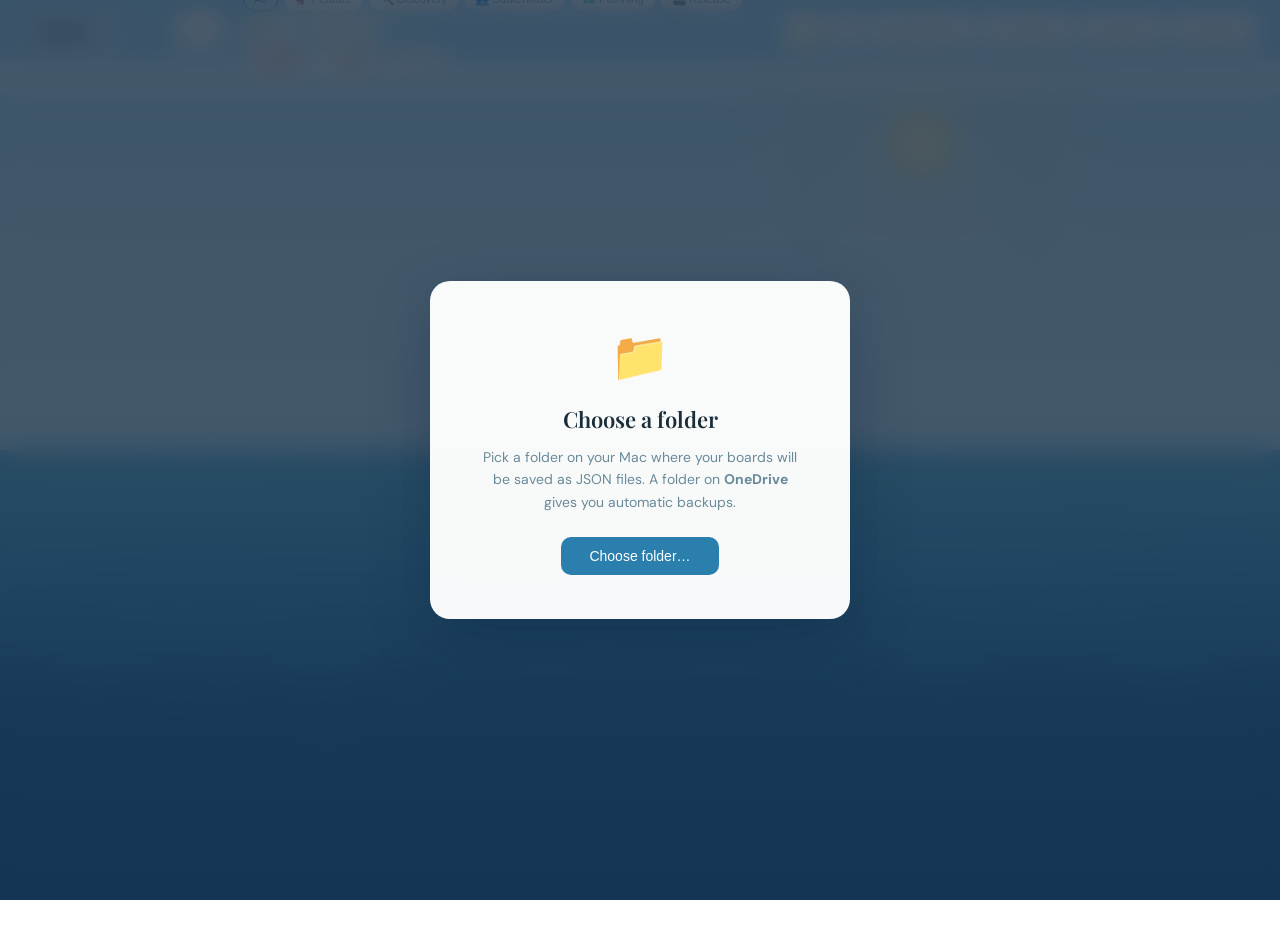
==== commit 9bb0214f: "Add feature dependencies, PI tagging, and comments/activity log Rounds out the Feature/Task board sp" ====
--- a/kanban.html
+++ b/kanban.html
@@ -1277,6 +1277,12 @@
         <div class="priority-row" id="modalPriorityRow"></div>
       </div>
 
+      <!-- PI / Iteration (feature + task) -->
+      <div class="modal-section" id="modalPiSection" style="display:none">
+        <div class="modal-section-label">🗓️ PI / Iteration</div>
+        <input type="text" class="modal-input" id="modalPi" placeholder="e.g. PI 2026.3, Sprint 2…" oninput="saveModalField('pi', this.value)">
+      </div>
+
       <!-- Owner (feature only) -->
       <div class="modal-section" id="modalOwnerSection" style="display:none">
         <div class="modal-section-label">👤 Owner</div>
@@ -1302,6 +1308,17 @@
         </div>
         <div class="checklist-bar" style="margin-bottom:8px"><div class="checklist-bar-fill" id="modalProgressBarFill" style="width:0%"></div></div>
         <div id="modalLinkedTasks" style="display:flex;flex-direction:column;gap:2px"></div>
+      </div>
+
+      <!-- Dependencies (feature only) -->
+      <div class="modal-section" id="modalDependenciesSection" style="display:none">
+        <div class="modal-section-label">🔗 Depends on</div>
+        <div id="modalDependsOnList" style="display:flex;flex-direction:column;gap:2px;margin-bottom:8px"></div>
+        <select class="modal-input" id="modalDependsOnSelect" onchange="addDependency(this.value); this.value=''">
+          <option value="">+ Add dependency…</option>
+        </select>
+        <div class="modal-section-label" style="margin-top:14px">⛔ Blocking</div>
+        <div id="modalDependentsList" style="display:flex;flex-direction:column;gap:2px"></div>
       </div>
 
       <!-- Description / Notes -->
@@ -1394,6 +1411,16 @@
         </div>
       </div>
 
+      <!-- Comments / Activity (all kinds) -->
+      <div class="modal-section">
+        <div class="modal-section-label">💬 Comments</div>
+        <textarea class="modal-textarea" id="commentNewText" placeholder="Write a comment…" style="min-height:50px"></textarea>
+        <div style="display:flex;justify-content:flex-end;margin-top:6px;margin-bottom:10px">
+          <button class="composer-submit" onclick="addComment()">Comment</button>
+        </div>
+        <div id="commentsList" style="display:flex;flex-direction:column;gap:10px"></div>
+      </div>
+
     </div>
   </div>
 </div>
@@ -1437,7 +1464,10 @@
   <div class="archive-inner">
     <div class="archive-header">
       <h2>📊 Feature Summary</h2>
-      <button class="modal-close" onclick="closeSummaryPanel()">✕</button>
+      <div style="display:flex;align-items:center;gap:8px">
+        <input type="text" class="modal-input" id="summaryPiFilter" placeholder="Filter by PI…" style="width:140px;padding:5px 9px;font-size:12.5px" oninput="renderSummaryList()">
+        <button class="modal-close" onclick="closeSummaryPanel()">✕</button>
+      </div>
     </div>
     <div class="archive-list" id="summaryList"></div>
   </div>
@@ -1515,6 +1545,7 @@
 let activeBoardId = null;
 let activeBoardType = 'legacy';
 let linkCache = { featureTitles: {}, tasksByFeature: {} };
+let _editingCommentIdx = null;
 
 // ─── BROWSER DETECTION ───────────────────────────────────────────────────────
 function isChrome() {
@@ -1649,7 +1680,7 @@
   for (const b of boards.filter(x => x.boardType === 'feature')) {
     const data = await readBoardFile(b.folder, b.id);
     (data?.cards || []).forEach(f => {
-      cache.featureTitles[f.id] = { title: f.title, colId: f.colId, boardId: b.id };
+      cache.featureTitles[f.id] = { title: f.title, colId: f.colId, boardId: b.id, dependsOn: f.dependsOn || [], pi: f.pi || '' };
     });
   }
   for (const b of boards.filter(x => x.boardType === 'task')) {
@@ -1660,6 +1691,19 @@
     });
   }
   linkCache = cache;
+}
+
+function getOpenDependencyCount(feature) {
+  return (feature.dependsOn || []).filter(id => {
+    const f = linkCache.featureTitles[id];
+    return f && f.colId !== 'done';
+  }).length;
+}
+
+function getDependents(featureId) {
+  return Object.entries(linkCache.featureTitles)
+    .filter(([id, f]) => (f.dependsOn || []).includes(featureId))
+    .map(([id, f]) => ({ id, title: f.title, boardId: f.boardId, colId: f.colId }));
 }
 
 async function navigateToCard(boardId, cardId) {
@@ -1673,29 +1717,35 @@
 
 async function showSummaryPanel() {
   await rebuildLinkCache();
+  document.getElementById('summaryPiFilter').value = '';
+  renderSummaryList();
+  document.getElementById('summaryPanel').classList.add('open');
+}
+
+function renderSummaryList() {
   const list = document.getElementById('summaryList');
-  const entries = Object.entries(linkCache.featureTitles);
+  const q = (document.getElementById('summaryPiFilter').value || '').trim().toLowerCase();
+  const entries = Object.entries(linkCache.featureTitles).filter(([, f]) => !q || (f.pi || '').toLowerCase().includes(q));
   if (entries.length === 0) {
-    list.innerHTML = '<div style="padding:20px;text-align:center;color:var(--text-muted);font-size:13px">No features yet</div>';
-  } else {
-    list.innerHTML = entries.map(([id, f]) => {
-      const linked = linkCache.tasksByFeature[id] || [];
-      const done = linked.filter(t => t.done).length;
-      const total = linked.length;
-      const pct = total > 0 ? Math.round((done / total) * 100) : 0;
-      const color = pct > 75 ? 'var(--green)' : pct >= 25 ? '#c97d4e' : 'var(--red)';
-      return `<div class="archive-item" style="cursor:pointer" onclick="navigateToCard('${f.boardId}','${id}')">
-        <span class="archive-item-title">${escHtml(f.title)}</span>
-        <div style="display:flex;align-items:center;gap:8px;flex-shrink:0">
-          <div style="width:80px;height:6px;border-radius:3px;background:var(--col-border);overflow:hidden">
-            <div style="height:100%;width:${pct}%;background:${color}"></div>
-          </div>
-          <span style="font-size:12px;font-weight:700;color:${color};min-width:34px;text-align:right">${pct}%</span>
+    list.innerHTML = `<div style="padding:20px;text-align:center;color:var(--text-muted);font-size:13px">${q ? 'No features match that PI' : 'No features yet'}</div>`;
+    return;
+  }
+  list.innerHTML = entries.map(([id, f]) => {
+    const linked = linkCache.tasksByFeature[id] || [];
+    const done = linked.filter(t => t.done).length;
+    const total = linked.length;
+    const pct = total > 0 ? Math.round((done / total) * 100) : 0;
+    const color = pct > 75 ? 'var(--green)' : pct >= 25 ? '#c97d4e' : 'var(--red)';
+    return `<div class="archive-item" style="cursor:pointer" onclick="navigateToCard('${f.boardId}','${id}')">
+      <span class="archive-item-title">${escHtml(f.title)}${f.pi ? ` <span style="color:var(--text-light);font-weight:400">· ${escHtml(f.pi)}</span>` : ''}</span>
+      <div style="display:flex;align-items:center;gap:8px;flex-shrink:0">
+        <div style="width:80px;height:6px;border-radius:3px;background:var(--col-border);overflow:hidden">
+          <div style="height:100%;width:${pct}%;background:${color}"></div>
         </div>
-      </div>`;
-    }).join('');
-  }
-  document.getElementById('summaryPanel').classList.add('open');
+        <span style="font-size:12px;font-weight:700;color:${color};min-width:34px;text-align:right">${pct}%</span>
+      </div>
+    </div>`;
+  }).join('');
 }
 
 function closeSummaryPanel() {
@@ -2065,8 +2115,8 @@
     </span>`;
   }
 
-  // Feature-only: owner line, task progress bar, risk badge, links count
-  let ownerHtml = '', featureProgressHtml = '', riskBadgeHtml = '';
+  // Feature-only: owner line, task progress bar, risk badge, links count, blocked-dependency badge
+  let ownerHtml = '', featureProgressHtml = '', riskBadgeHtml = '', depBadgeHtml = '';
   if (activeBoardType === 'feature') {
     if (card.owner) ownerHtml = `<span class="card-meta-item">👤 ${escHtml(card.owner)}</span>`;
     const linked = linkCache.tasksByFeature[card.id] || [];
@@ -2087,6 +2137,10 @@
         ${card.links.length}
       </span>`;
     }
+    const openDeps = getOpenDependencyCount(card);
+    if (openDeps > 0) {
+      depBadgeHtml = `<span class="card-meta-item" style="color:var(--red)">⛔ ${openDeps} blocked</span>`;
+    }
   }
 
   // Task-only: linked feature pill
@@ -2096,12 +2150,24 @@
     linkedFeatureHtml = `<div class="card-label" style="background:var(--accent-light);color:var(--accent);cursor:pointer" onclick="event.stopPropagation(); navigateToCard('${f ? f.boardId : ''}', '${card.featureId}')">🚩 ${escHtml(f ? f.title : 'Deleted feature')}</div>`;
   }
 
+  // Feature + Task: PI tag
+  let piHtml = '';
+  if (activeBoardType !== 'legacy' && card.pi) {
+    piHtml = `<span class="card-meta-item">🗓️ ${escHtml(card.pi)}</span>`;
+  }
+
+  // All kinds: comment count
+  let commentCountHtml = '';
+  if (card.comments && card.comments.length > 0) {
+    commentCountHtml = `<span class="card-meta-item">💬 ${card.comments.length}</span>`;
+  }
+
   el.innerHTML = `
     <button class="card-delete-btn" onclick="deleteCard('${card.id}', event)" title="Delete">✕</button>
     ${photoHtml}
     ${priorityHtml}${labelHtml}${linkedFeatureHtml}
     <div class="card-title">${escHtml(card.title || 'Untitled')}</div>
-    <div class="card-meta">${dueHtml}${linksHtml}${photoCountHtml}${ownerHtml}${riskBadgeHtml}</div>
+    <div class="card-meta">${dueHtml}${linksHtml}${photoCountHtml}${ownerHtml}${riskBadgeHtml}${depBadgeHtml}${piHtml}${commentCountHtml}</div>
     ${deadlineHtml ? `<div style="margin-top:5px;padding:5px 8px;border-radius:6px;background:${deadlineUrgent ? 'rgba(192,85,85,0.1)' : 'rgba(201,125,78,0.08)'};">${deadlineHtml}</div>` : ''}
     ${checklistHtml}${featureProgressHtml}
     <div class="card-nav">
@@ -2205,12 +2271,12 @@
 }
 
 function makeNewCard(colId, title) {
-  const base = { id: genId(), colId, title, priority: '', createdAt: Date.now() };
+  const base = { id: genId(), colId, title, priority: '', comments: [], createdAt: Date.now() };
   if (activeBoardType === 'feature') {
-    return { ...base, description: '', owner: '', links: [], risks: [] };
+    return { ...base, description: '', owner: '', pi: '', links: [], risks: [], dependsOn: [] };
   }
   if (activeBoardType === 'task') {
-    return { ...base, featureId: '', assignee: '', notes: '', dueDate: '', deadline: '', checklist: [], photos: [], urls: [] };
+    return { ...base, featureId: '', assignee: '', pi: '', notes: '', dueDate: '', deadline: '', checklist: [], photos: [], urls: [] };
   }
   return { ...base, label: '', notes: '', dueDate: '', deadline: '', checklist: [], photos: [], urls: [] };
 }
@@ -2365,6 +2431,7 @@
 
 function openCard(id) {
   openCardId = id;
+  _editingCommentIdx = null;
   const card = state.cards.find(c => c.id === id);
   if (!card) return;
   const kind = activeBoardType; // 'legacy' | 'feature' | 'task'
@@ -2401,11 +2468,16 @@
   document.getElementById('modalFeatureLinkSection').style.display = kind === 'task' ? '' : 'none';
   document.getElementById('modalProgressSection').style.display = kind === 'feature' ? '' : 'none';
   document.getElementById('modalRisksSection').style.display = kind === 'feature' ? '' : 'none';
+  document.getElementById('modalDependenciesSection').style.display = kind === 'feature' ? '' : 'none';
+  document.getElementById('modalPiSection').style.display = kind === 'legacy' ? 'none' : '';
+
+  if (kind !== 'legacy') document.getElementById('modalPi').value = card.pi || '';
 
   if (kind === 'feature') {
     document.getElementById('modalOwner').value = card.owner || '';
     renderProgressModal(card);
     renderRisksModal(card);
+    renderDependenciesModal(card);
   } else {
     // Checklist (legacy + task)
     renderChecklistModal(card);
@@ -2416,6 +2488,9 @@
     document.getElementById('modalAssignee').value = card.assignee || '';
     renderFeatureSelectModal(card);
   }
+
+  // Comments (all kinds)
+  renderCommentsModal(card);
 
   // Links (all kinds — legacy/task use card.urls, feature uses card.links)
   renderUrlsModal(card);
@@ -2499,6 +2574,145 @@
   renderAllCards();
 }
 
+// ─── FEATURE DEPENDENCIES ─────────────────────────────────────────────────────
+
+function renderDependenciesModal(card) {
+  const depList = document.getElementById('modalDependsOnList');
+  const deps = card.dependsOn || [];
+  if (deps.length === 0) {
+    depList.innerHTML = '<div style="font-size:12px;color:var(--text-light);font-style:italic">No dependencies</div>';
+  } else {
+    depList.innerHTML = deps.map(id => {
+      const f = linkCache.featureTitles[id];
+      const done = f && f.colId === 'done';
+      return `<div style="display:flex;align-items:center;gap:6px;padding:4px 2px;font-size:13px">
+        <span style="color:${done ? 'var(--green)' : 'var(--red)'}">${done ? '✓' : '●'}</span>
+        <span style="flex:1;cursor:pointer;${done ? 'text-decoration:line-through;color:var(--text-muted)' : ''}"
+          onclick="navigateToCard('${f ? f.boardId : ''}','${id}')">${escHtml(f ? f.title : 'Deleted feature')}</span>
+        <button class="checklist-item-del" style="opacity:1" onclick="removeDependency('${id}')">✕</button>
+      </div>`;
+    }).join('');
+  }
+
+  const sel = document.getElementById('modalDependsOnSelect');
+  const options = Object.entries(linkCache.featureTitles)
+    .filter(([id]) => id !== card.id && !deps.includes(id))
+    .map(([id, f]) => `<option value="${id}">${escHtml(f.title)}</option>`)
+    .join('');
+  sel.innerHTML = `<option value="">+ Add dependency…</option>${options}`;
+
+  const dependentsList = document.getElementById('modalDependentsList');
+  const dependents = getDependents(card.id);
+  if (dependents.length === 0) {
+    dependentsList.innerHTML = '<div style="font-size:12px;color:var(--text-light);font-style:italic">Nothing blocked on this</div>';
+  } else {
+    dependentsList.innerHTML = dependents.map(d => `
+      <div style="display:flex;align-items:center;gap:6px;padding:4px 2px;font-size:13px;cursor:pointer" onclick="navigateToCard('${d.boardId}','${d.id}')">
+        <span style="color:var(--text-muted)">→</span>
+        <span>${escHtml(d.title)}</span>
+      </div>
+    `).join('');
+  }
+}
+
+function addDependency(featureId) {
+  if (!featureId || !openCardId) return;
+  const card = state.cards.find(c => c.id === openCardId);
+  if (!card) return;
+  if (!card.dependsOn) card.dependsOn = [];
+  if (!card.dependsOn.includes(featureId)) card.dependsOn.push(featureId);
+  saveState();
+  renderDependenciesModal(card);
+  renderAllCards();
+}
+
+function removeDependency(featureId) {
+  const card = state.cards.find(c => c.id === openCardId);
+  if (!card) return;
+  card.dependsOn = (card.dependsOn || []).filter(id => id !== featureId);
+  saveState();
+  renderDependenciesModal(card);
+  renderAllCards();
+}
+
+// ─── COMMENTS / ACTIVITY ──────────────────────────────────────────────────────
+
+function formatCommentDate(ts) {
+  const d = new Date(ts);
+  return d.toLocaleDateString('en-GB', { day: 'numeric', month: 'short', year: 'numeric' }) + ', ' +
+    d.toLocaleTimeString([], { hour: '2-digit', minute: '2-digit' });
+}
+
+function renderCommentsModal(card) {
+  const list = document.getElementById('commentsList');
+  const comments = card.comments || [];
+  if (comments.length === 0) { list.innerHTML = ''; return; }
+  list.innerHTML = comments.map((c, idx) => {
+    if (idx === _editingCommentIdx) {
+      return `<div style="background:var(--bg);border-radius:8px;padding:8px 10px">
+        <textarea class="modal-textarea" id="commentEditText" style="min-height:50px">${escHtml(c.text)}</textarea>
+        <div style="display:flex;gap:6px;justify-content:flex-end;margin-top:6px">
+          <button class="composer-cancel" onclick="cancelEditComment()">Cancel</button>
+          <button class="composer-submit" onclick="saveEditComment(${idx})">Save</button>
+        </div>
+      </div>`;
+    }
+    return `<div style="background:var(--bg);border-radius:8px;padding:8px 10px">
+      <div style="font-size:13px;white-space:pre-wrap;color:var(--text)">${escHtml(c.text)}</div>
+      <div style="display:flex;gap:10px;align-items:center;margin-top:6px">
+        <span style="font-size:11px;color:var(--text-light)">${formatCommentDate(c.createdAt)}</span>
+        <button style="background:none;border:none;cursor:pointer;font-size:11px;color:var(--text-muted);padding:0" onclick="startEditComment(${idx})">Edit</button>
+        <button style="background:none;border:none;cursor:pointer;font-size:11px;color:var(--text-muted);padding:0" onclick="deleteComment(${idx})">Delete</button>
+      </div>
+    </div>`;
+  }).join('');
+}
+
+function addComment() {
+  const ta = document.getElementById('commentNewText');
+  const text = ta.value.trim();
+  if (!text || !openCardId) return;
+  const card = state.cards.find(c => c.id === openCardId);
+  if (!card) return;
+  if (!card.comments) card.comments = [];
+  card.comments.unshift({ id: genId(), text, createdAt: Date.now() });
+  saveState();
+  ta.value = '';
+  renderCommentsModal(card);
+}
+
+function startEditComment(idx) {
+  _editingCommentIdx = idx;
+  const card = state.cards.find(c => c.id === openCardId);
+  if (card) renderCommentsModal(card);
+}
+
+function cancelEditComment() {
+  _editingCommentIdx = null;
+  const card = state.cards.find(c => c.id === openCardId);
+  if (card) renderCommentsModal(card);
+}
+
+function saveEditComment(idx) {
+  const card = state.cards.find(c => c.id === openCardId);
+  if (!card) return;
+  const text = document.getElementById('commentEditText').value.trim();
+  _editingCommentIdx = null;
+  if (!text) { deleteComment(idx); return; }
+  card.comments[idx].text = text;
+  saveState();
+  renderCommentsModal(card);
+}
+
+function deleteComment(idx) {
+  const card = state.cards.find(c => c.id === openCardId);
+  if (!card) return;
+  card.comments.splice(idx, 1);
+  if (_editingCommentIdx === idx) _editingCommentIdx = null;
+  saveState();
+  renderCommentsModal(card);
+}
+
 function renderModalStatus(card) {
   const row = document.getElementById('modalStatusRow');
   row.innerHTML = `<span class="status-label">Move to:</span>` +
@@ -2565,7 +2779,7 @@
   if (!card) return;
   const actualField = (field === 'notes' && activeBoardType === 'feature') ? 'description' : field;
   card[actualField] = value;
-  if (['notes', 'description', 'owner', 'assignee'].includes(actualField)) {
+  if (['notes', 'description', 'owner', 'assignee', 'pi'].includes(actualField)) {
     clearTimeout(_saveDebounce);
     _saveDebounce = setTimeout(saveState, 350);
   } else {
